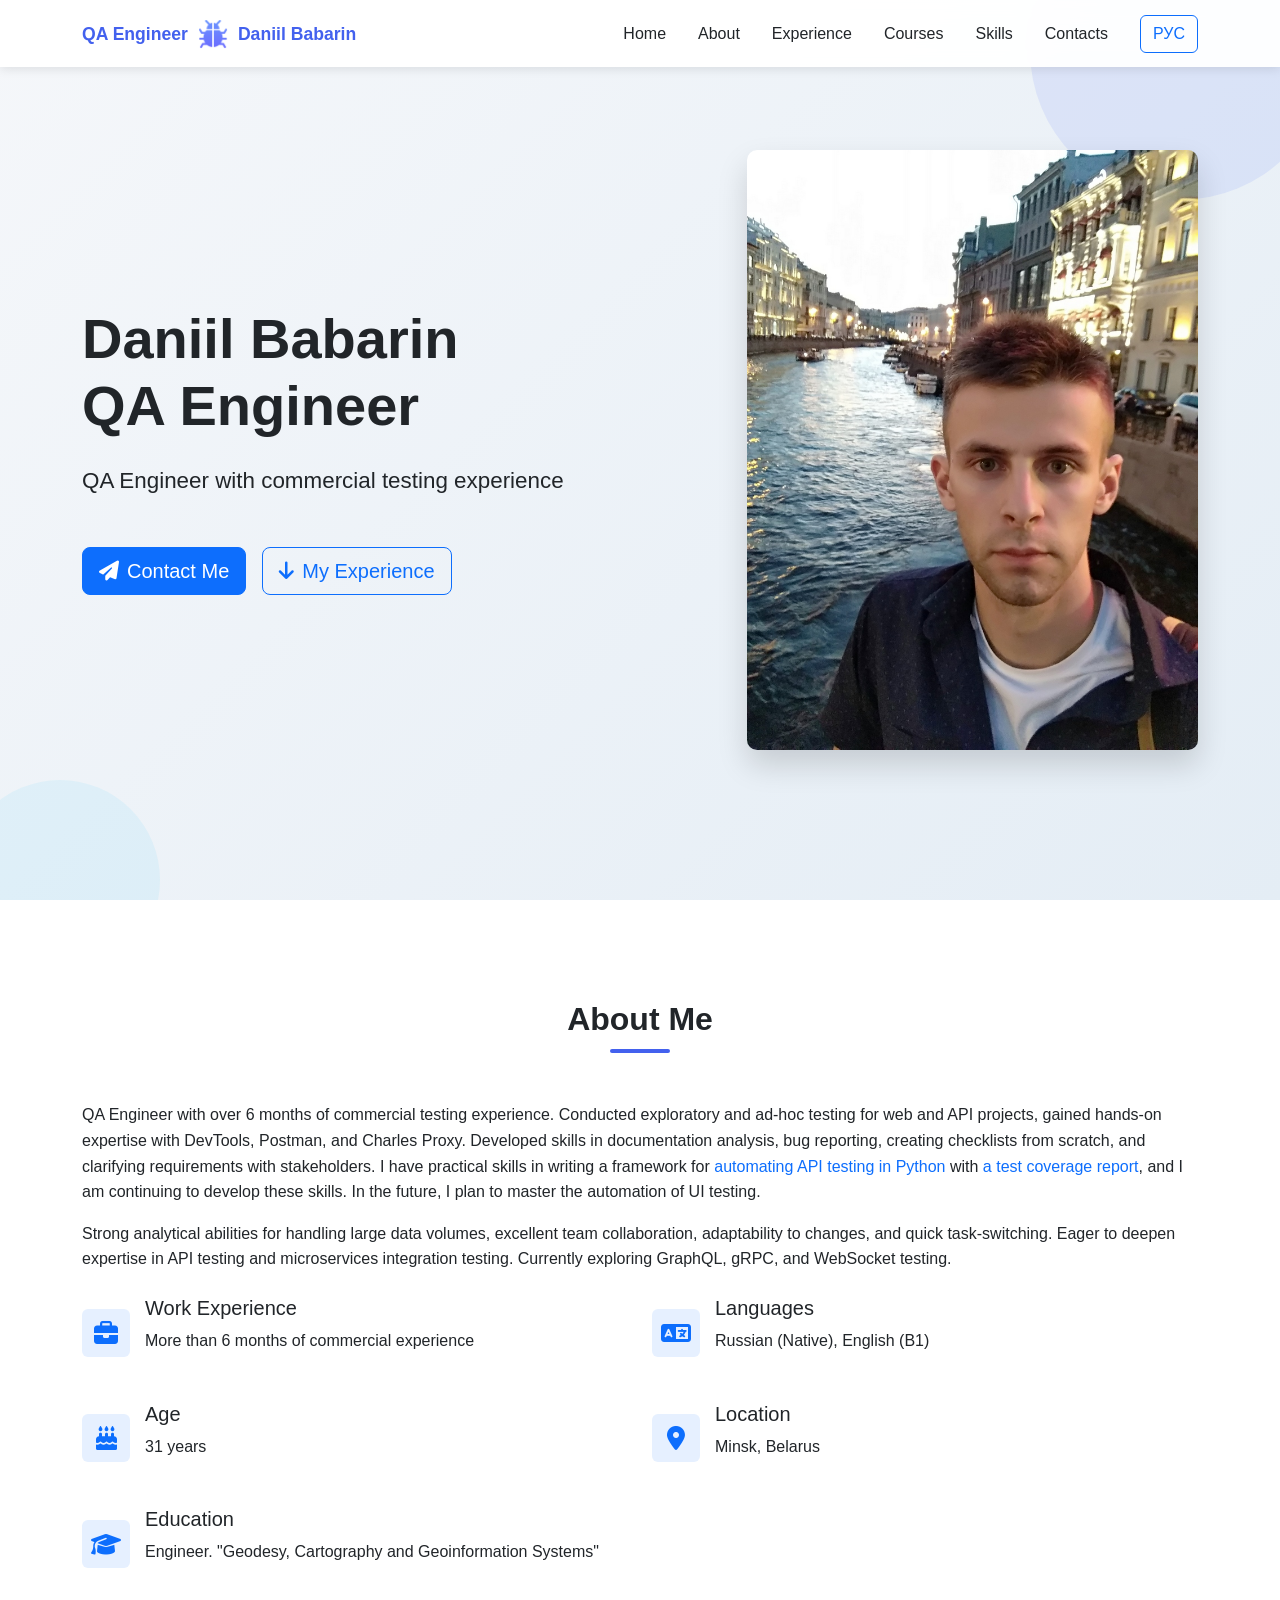
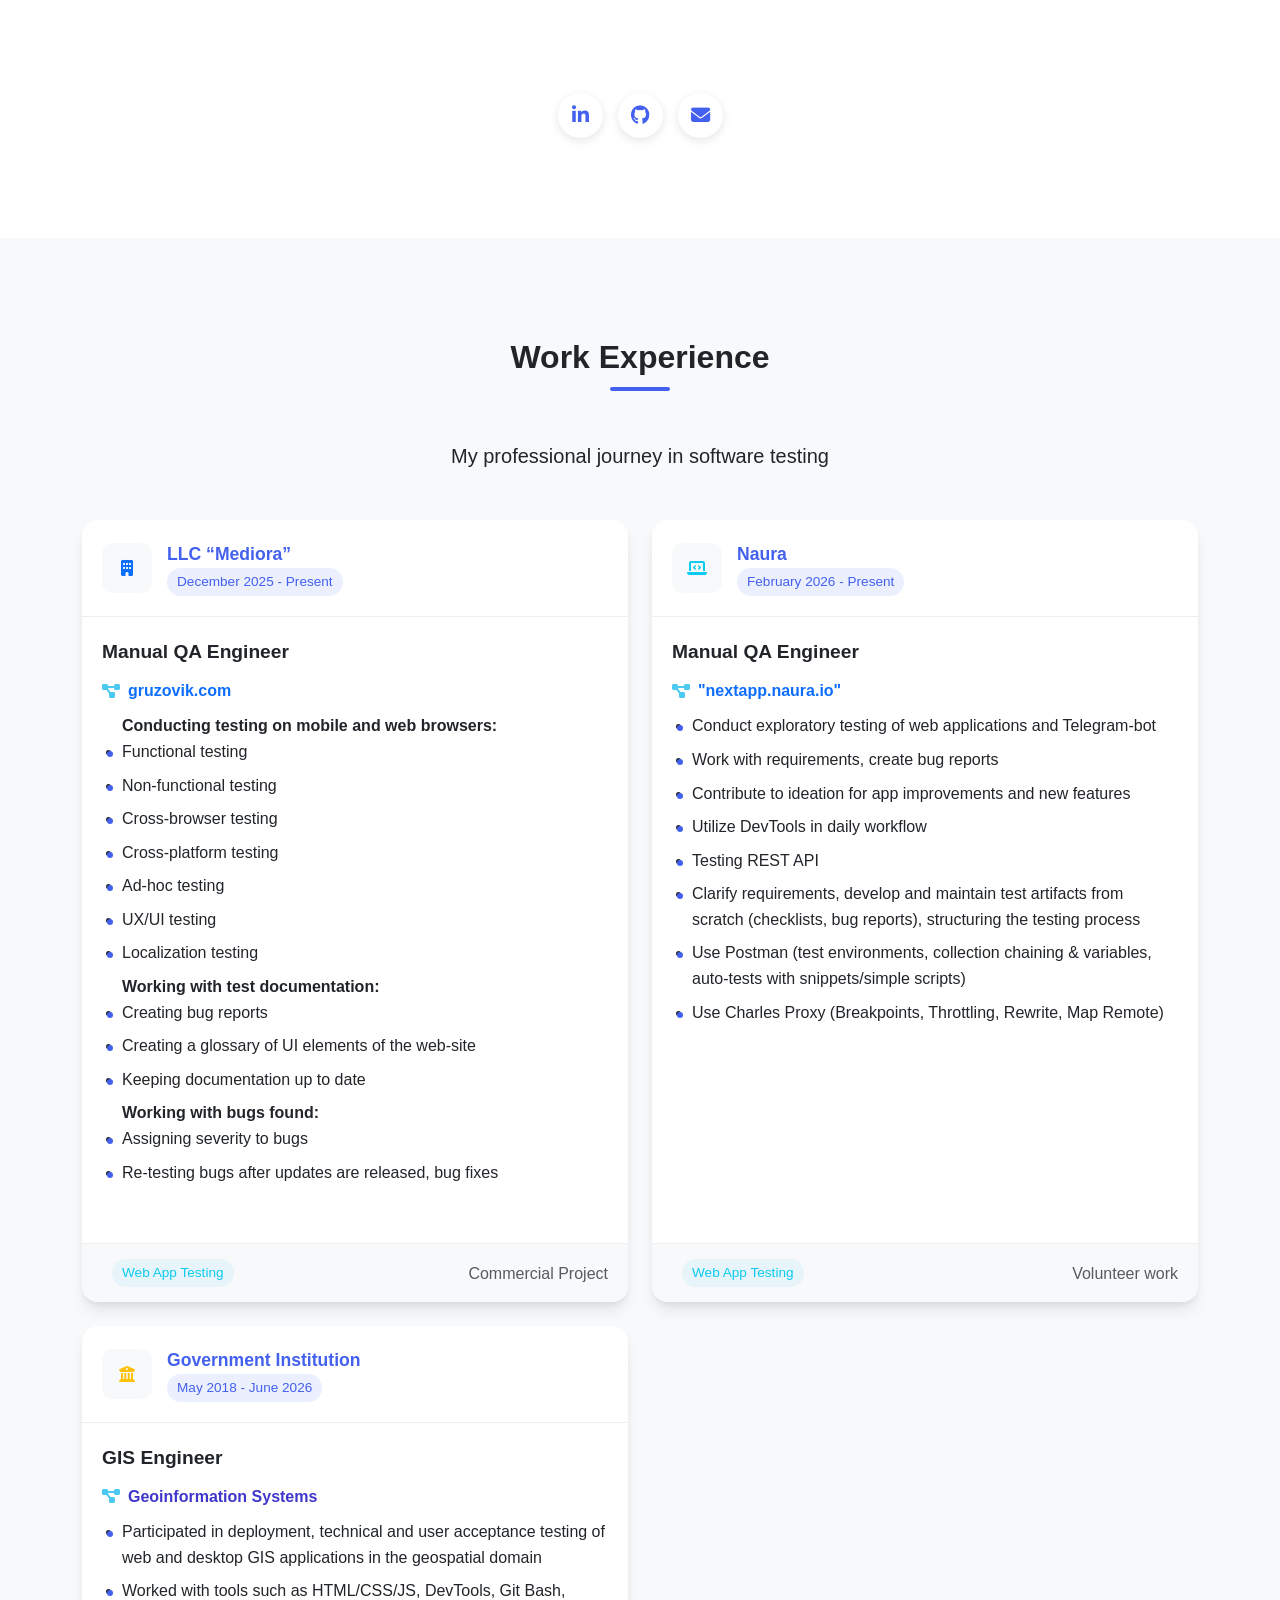
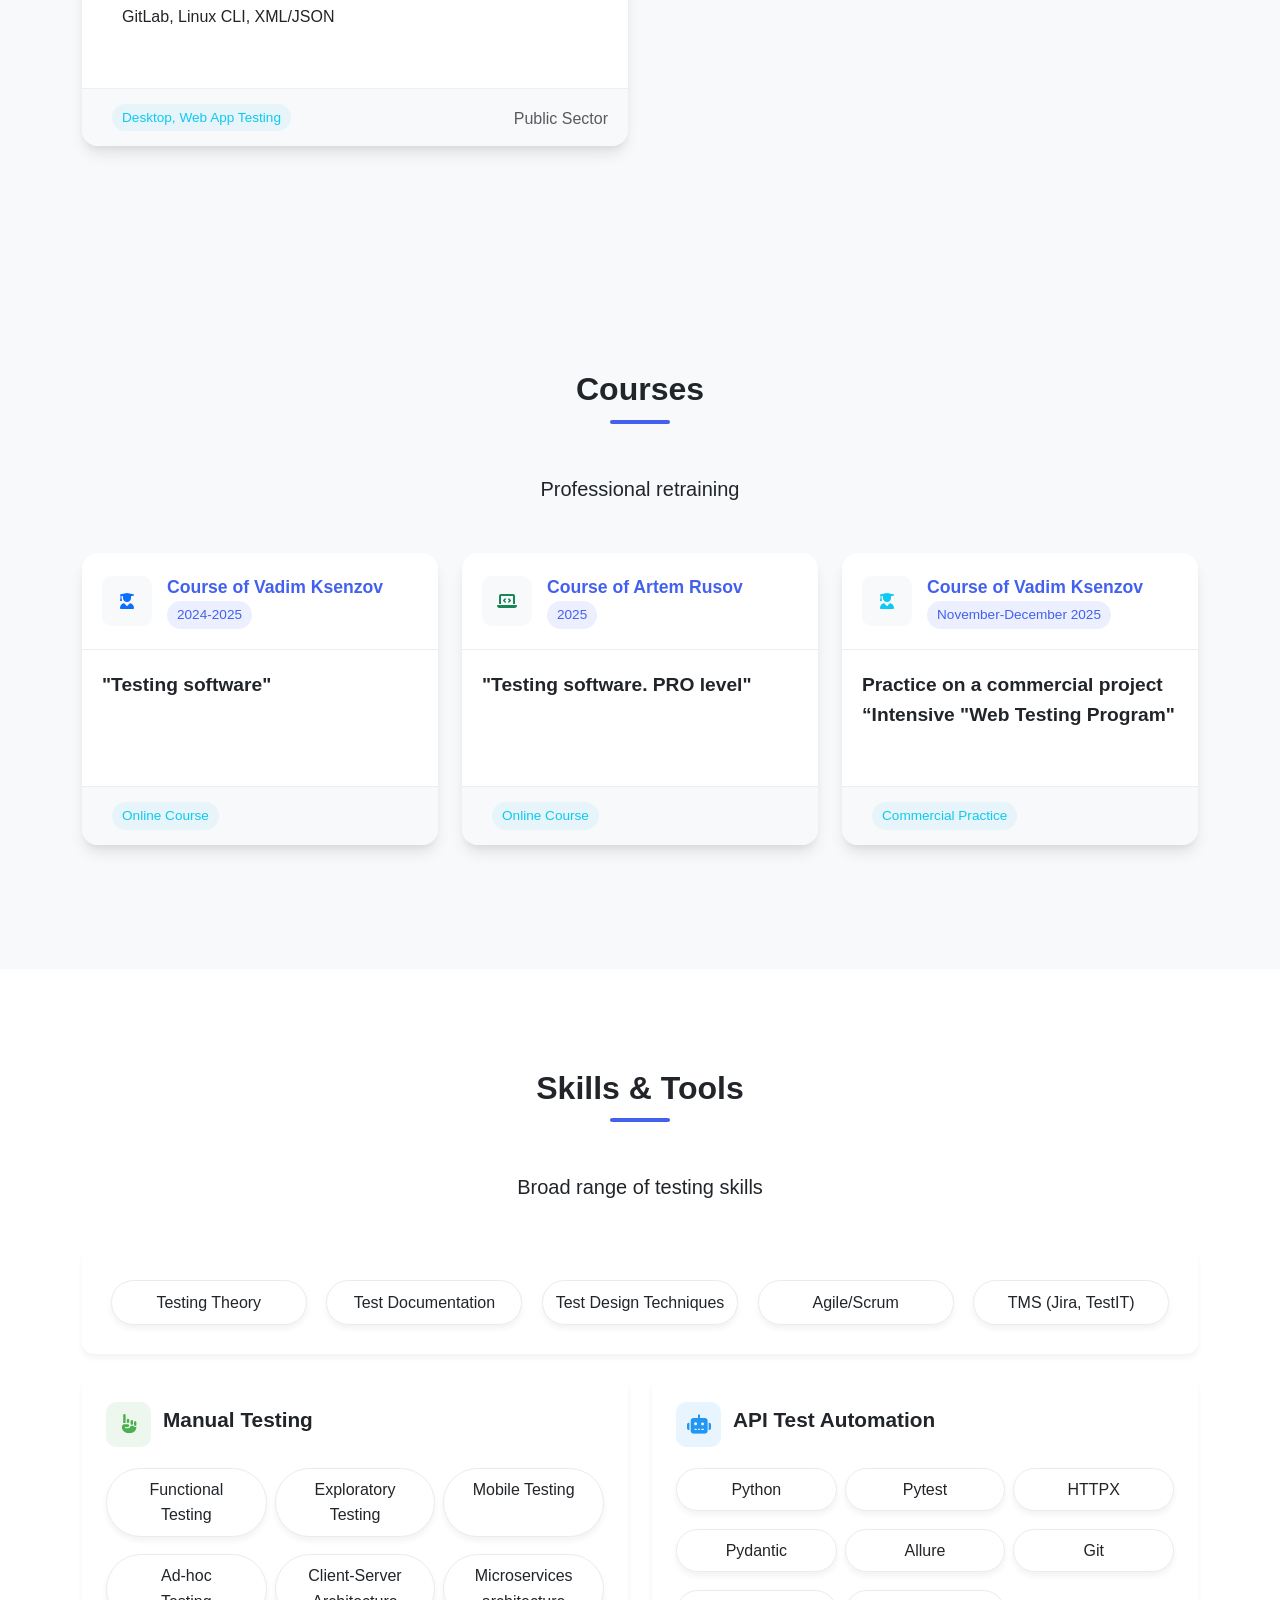
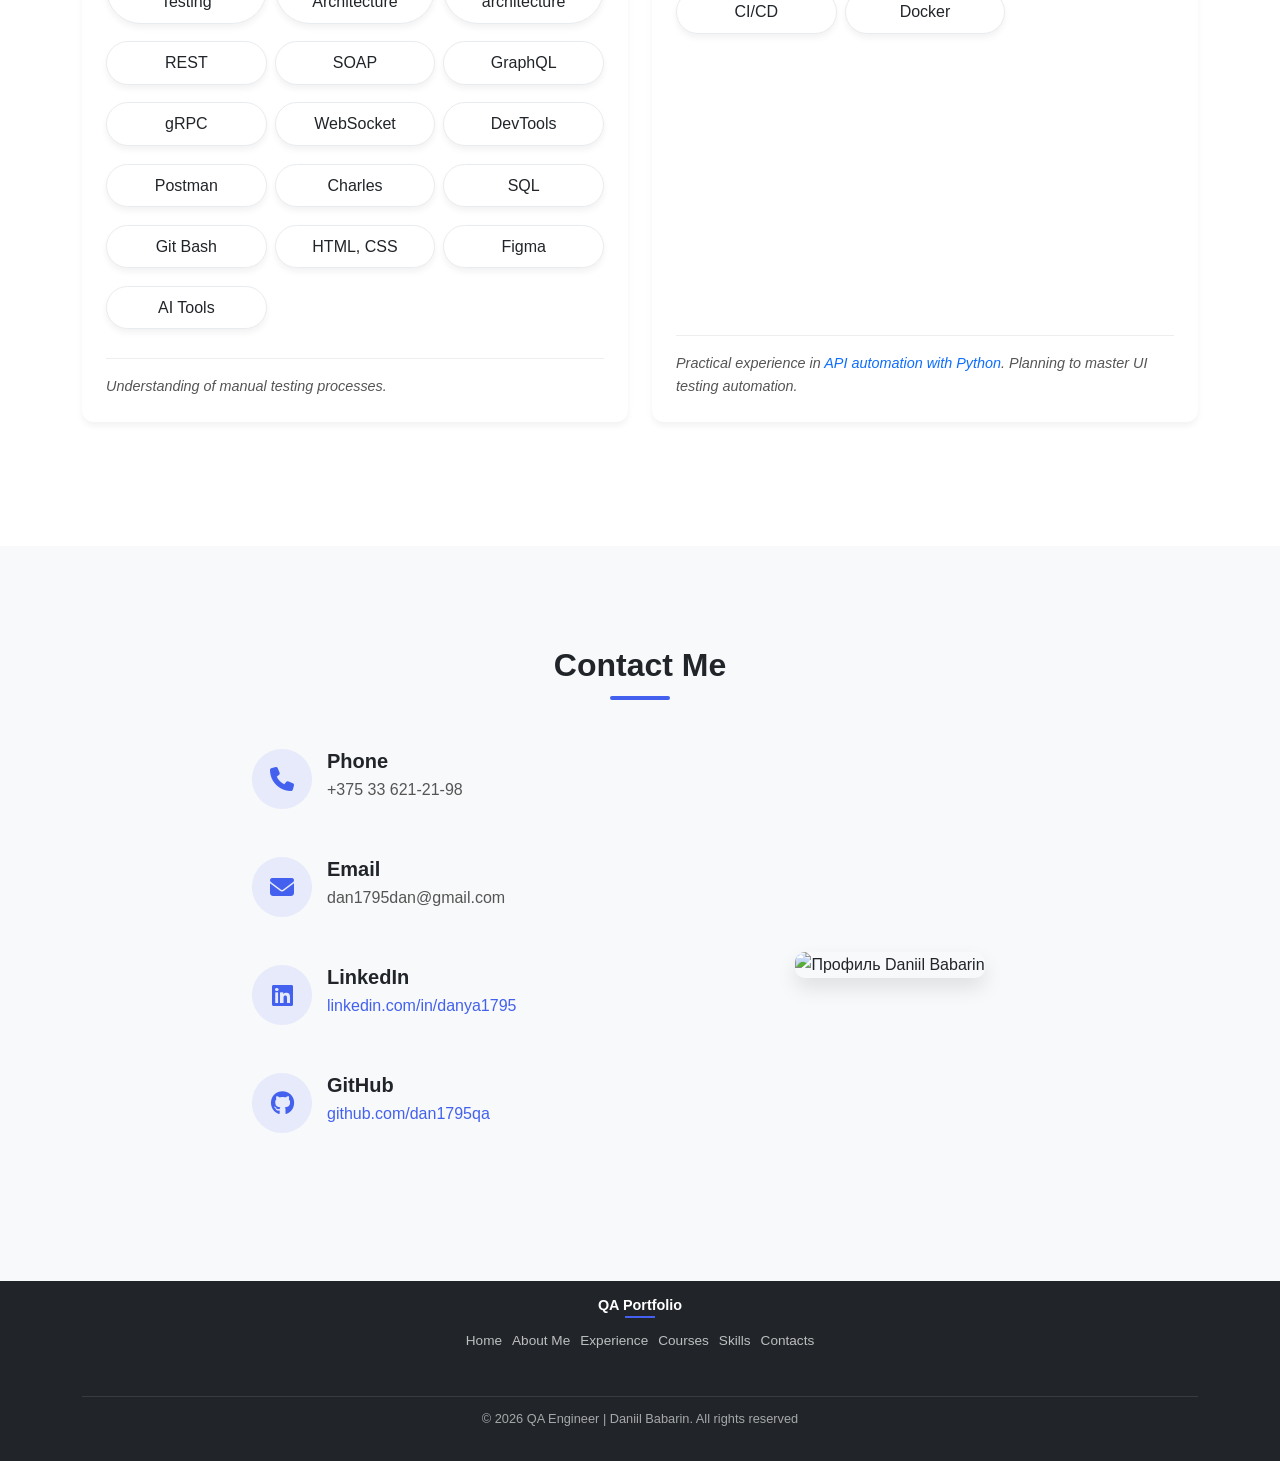
==== index.html @ 46e04270 "Fixed code" ====
<!DOCTYPE html>
<html lang="en">
<head>
  <meta charset="UTF-8">
  <meta name="viewport" content="width=device-width, initial-scale=1.0">
  <meta name="description" content="QA Engineer Portfolio - Professional Software Testing Services">
  <title>QA Engineer | Daniil Babarin</title>
  <!-- Favicon -->
  <link rel="icon" href="./icons/bug.png" type="image/x-icon">
  <!-- Bootstrap 5 CSS -->
  <link href="https://cdn.jsdelivr.net/npm/bootstrap@5.3.0/dist/css/bootstrap.min.css" rel="stylesheet">
  <!-- Font Awesome -->
  <link rel="stylesheet" href="https://cdnjs.cloudflare.com/ajax/libs/font-awesome/6.4.0/css/all.min.css">
  <!-- Custom CSS -->
  <link rel="stylesheet" href="./css/style.css">
</head>
<body>
  <!-- Header -->
  <header id="header">
    <nav class="navbar navbar-expand-lg navbar-light fixed-top">
      <div class="container">
        <a class="navbar-brand fw-bold" href="#"> QA Engineer
          <img src="./icons/bug.png" width="30px" alt="Logo">
           Daniil Babarin
        </a>
        <button class="navbar-toggler" type="button" data-bs-toggle="collapse" data-bs-target="#navbarNav">
          <span class="navbar-toggler-icon"></span>
        </button>
        <div class="collapse navbar-collapse" id="navbarNav">
          <ul class="navbar-nav ms-auto align-items-center">
            <li class="nav-item"><a class="nav-link" href="#home">Home</a></li>
            <li class="nav-item"><a class="nav-link" href="#about">About</a></li>
            <li class="nav-item"><a class="nav-link" href="#experience">Experience</a></li>
            <li class="nav-item"><a class="nav-link" href="#courses">Courses</a></li>
            <li class="nav-item"><a class="nav-link" href="#skills">Skills</a></li>
            <li class="nav-item"><a class="nav-link" href="#contact">Contacts</a></li>
            <!-- Language Switch Button -->
            <li class="nav-item ms-3">
              <a href="index_ru.html" class="btn btn-outline-primary">РУС</a>
            </li>
          </ul>
        </div>
      </div>
    </nav>
  </header>

  <!-- Home Section -->
  <section id="home" class="hero">
    <div class="container">
      <div class="row align-items-center hero-content">
        <div class="col-lg-6">
          <h1 class="display-4 fw-bold mb-4">Daniil Babarin<br>QA Engineer</h1>
          <p class="lead mb-5">QA Engineer with commercial testing experience</p>
          <div class="d-flex flex-wrap gap-3">
            <a href="#contact" class="btn btn-primary btn-lg"><i class="fas fa-paper-plane me-2"></i>Contact Me</a>
            <a href="#experience" class="btn btn-outline-primary btn-lg"><i class="fas fa-arrow-down me-2"></i>My Experience</a>
          </div>
        </div>
        <div class="col-lg-6 d-none d-lg-block text-end">
          <img src="./images/foto1.jpg" class="profile-img lazyload" alt="QA Engineer Daniil Babarin" width="451" height="600" loading="lazy">
        </div>
      </div>
    </div>
  </section>

  <!-- About Section -->
  <section id="about">
    <div class="container">
      <h2 class="section-title text-center">About Me</h2>
      <div class="row">
        <div class="col-md-12">
          <p>QA Engineer with over 6 months of commercial testing experience. Conducted exploratory and ad-hoc testing for web and API projects, gained hands-on expertise with DevTools, Postman, and Charles Proxy. Developed skills in documentation analysis, bug reporting, creating checklists from scratch, and clarifying requirements with stakeholders. I have practical skills in writing a framework for <a href="https://dan1795qa.github.io/Framework_API-2/">automating API testing in Python</a> with <a href="https://dan1795qa.github.io/Framework_API-2/reports/coverage.html">a test coverage report</a>, and I am continuing to develop these skills. In the future, I plan to master the automation of UI testing.</p>
          <p>Strong analytical abilities for handling large data volumes, excellent team collaboration, adaptability to changes, and quick task-switching. Eager to deepen expertise in API testing and microservices integration testing. Currently exploring GraphQL, gRPC, and WebSocket testing.</p>
          <div class="row mt-4">
            <div class="col-md-6 mb-3">
              <div class="about-info-box">
                <div class="bg-primary bg-opacity-10 p-2 rounded fixed-icon-size"><i class="fas fa-briefcase text-primary"></i></div>
                <div><h5>Work Experience</h5><p>More than 6 months of commercial experience</p></div>
              </div>
            </div>
            <div class="col-md-6 mb-3">
              <div class="about-info-box">
                <div class="bg-primary bg-opacity-10 p-2 rounded fixed-icon-size"><i class="fas fa-language text-primary"></i></div>
                <div><h5>Languages</h5><p>Russian (Native), English (B1)</p></div>
              </div>
            </div>
            <div class="col-md-6 mb-3">
              <div class="about-info-box">
                <div class="bg-primary bg-opacity-10 p-2 rounded fixed-icon-size"><i class="fas fa-birthday-cake text-primary"></i></div>
                <div><h5>Age</h5><p>31 years</p></div>
              </div>
            </div>
            <div class="col-md-6 mb-3">
              <div class="about-info-box">
                <div class="bg-primary bg-opacity-10 p-2 rounded fixed-icon-size"><i class="fas fa-map-marker-alt text-primary"></i></div>
                <div><h5>Location</h5><p>Minsk, Belarus</p></div>
              </div>
            </div>
            <div class="col-md-6 mb-3">
              <div class="about-info-box">
                <div class="bg-primary bg-opacity-10 p-2 rounded fixed-icon-size"><i class="fas fa-graduation-cap text-primary"></i></div>
                <div><h5>Education</h5><p>Engineer. "Geodesy, Cartography and Geoinformation Systems"</p></div>
              </div>
            </div>
          </div>
        </div>
      </div>
      <div class="row mt-5">
        <div class="col-12">
          <div class="social-links">
            <a href="https://www.linkedin.com/in/danya1795" target="_blank" class="social-link"><i class="fab fa-linkedin-in"></i></a>
            <a href="https://github.com/dan1795qa" target="_blank" class="social-link"><i class="fab fa-github"></i></a>
            <a href="mailto:dan1795dan@gmail.com" target="_blank" class="social-link"><i class="fas fa-envelope"></i></a>
          </div>
        </div>
      </div>
    </div>
  </section>

  <!-- Experience Section -->
  <section id="experience" class="bg-light">
    
    <div class="container">
      <h2 class="section-title text-center">Work Experience</h2>
      <p class="text-center lead mb-5">My professional journey in software testing</p>
      <div class="row">
        <!-- Gruzovik.com -->
        <div class="col-md-6 col-lg-6 mb-4">
          <div class="job-card">
            <div class="job-card-header">
              <div class="company-logo"><i class="fas fa-building text-primary"></i></div>
              <div><div class="company-name">LLC “Mediora”</div><div class="job-date">December 2025 - Present</div></div>
            </div>
            <div class="job-card-body">
              <div class="job-title">Manual QA Engineer</div>
              <div class="project-name"><i class="fas fa-project-diagram"></i><a href="https://gruzovik.com/" target="_blank">gruzovik.com</a></div>
              <div class="job-description">
                <ul>
                  <b>Conducting testing on mobile and web browsers:</b>
                  <li>Functional testing</li>
                  <li>Non-functional testing</li>
                  <li>Cross-browser testing</li>
                  <li>Cross-platform testing</li>
                  <li>Ad-hoc testing</li>
                  <li>UX/UI testing</li>
                  <li>Localization testing</li>
                  <b>Working with test documentation:</b>
                  <li>Creating bug reports</li>
                  <li>Creating a glossary of UI elements of the web-site</li>
                  <li>Keeping documentation up to date</li>
                  <b>Working with bugs found:</b>
                  <li>Assigning severity to bugs</li>
                  <li>Re-testing bugs after updates are released, bug fixes</li>
                </ul>
              </div>
            </div>
            <div class="job-card-footer"><span class="job-type">Web App Testing</span><span class="text-muted">Commercial Project</span></div>
          </div>
        </div>
        <!-- Naura.com -->
        <div class="col-md-6 col-lg-6 mb-4">
          <div class="job-card">
            <div class="job-card-header">
              <div class="company-logo"><i class="fas fa-laptop-code text-info"></i></div>
              <div><div class="company-name">Naura</div><div class="job-date">February 2026 - Present</div></div>
            </div>
            <div class="job-card-body">
              <div class="job-title">Manual QA Engineer</div>
              <div class="project-name"><i class="fas fa-project-diagram"></i> <a href="https://nextapp.naura.io/" target="_blank">"nextapp.naura.io"</a></div>
              <div class="job-description">
                <ul>
                  <li>Conduct exploratory testing of web applications and Telegram-bot</li>
                  <li>Work with requirements, create bug reports</li>
                  <li>Contribute to ideation for app improvements and new features</li>
                  <li>Utilize DevTools in daily workflow</li>
                  <li>Testing REST API</li>
                  <li>Clarify requirements, develop and maintain test artifacts from scratch (checklists, bug reports), structuring the testing process</li>
                  <li>Use Postman (test environments, collection chaining & variables, auto-tests with snippets/simple scripts)</li>
                  <li>Use Charles Proxy (Breakpoints, Throttling, Rewrite, Map Remote)</li>
                </ul>
              </div>
            </div>
            <div class="job-card-footer"><span class="job-type">Web App Testing</span><span class="text-muted">Volunteer work</span></div>
          </div>
        </div>
        
        <!-- Gov -->
        <div class="col-md-6 col-lg-6 mb-4">
          <div class="job-card">
            <div class="job-card-header">
              <div class="company-logo"><i class="fas fa-university text-warning"></i></div>
              <div><div class="company-name">Government Institution</div><div class="job-date">May 2018 - June 2026</div></div>
            </div>
            <div class="job-card-body">
              <div class="job-title">GIS Engineer</div>
              <div class="project-name"><i class="fas fa-project-diagram"></i> Geoinformation Systems</div>
              <div class="job-description">
                <ul>
                  <li>Participated in deployment, technical and user acceptance testing of web and desktop GIS applications in the geospatial domain</li>
                  <li>Worked with tools such as HTML/CSS/JS, DevTools, Git Bash, GitLab, Linux CLI, XML/JSON</li>
                </ul>
              </div>
            </div>
            <div class="job-card-footer"><span class="job-type">Desktop, Web App Testing</span><span class="text-muted">Public Sector</span></div>
          </div>
        </div>
      </div>
    </div>
  </section>

  <!-- Courses Section -->
  <section id="courses" class="courses-section">
    <div class="container">
      <h2 class="section-title text-center">Courses</h2>
      <div class="text-center mb-5"><p class="lead">Professional retraining</p></div>
      <div class="row">
        <div class="col-md-6 col-lg-4 mb-4">
          <div class="course-card">
            <div class="course-card-header"><div class="company-logo"><i class="fas fa-user-graduate text-primary"></i></div><div><div class="company-name">Сourse of Vadim Ksenzov</div><div class="course-date">2024-2025</div></div></div>
            <div class="course-card-body"><div class="course-title">"Testing software"</div></div>
            <div class="course-card-footer"><span class="course-type">Online Course</span></div>
          </div>
        </div>
        <div class="col-md-6 col-lg-4 mb-4">
          <div class="course-card">
            <div class="course-card-header"><div class="company-logo"><i class="fas fa-laptop-code text-success"></i></div><div><div class="company-name">Course of Artem Rusov</div><div class="course-date">2025</div></div></div>
            <div class="course-card-body"><div class="course-title">"Testing software. PRO level"</div></div>
            <div class="course-card-footer"><span class="course-type">Online Course</span></div>
          </div>
        </div>
        <div class="col-md-6 col-lg-4 mb-4">
          <div class="course-card">
            <div class="course-card-header"><div class="company-logo"><i class="fas fa-user-graduate text-info"></i></div><div><div class="company-name">Сourse of Vadim Ksenzov</div><div class="course-date">November-December 2025</div></div></div>
            <div class="course-card-body"><div class="course-title">Practice on a commercial project<br> “Intensive "Web Testing Program"</div></div>
            <div class="course-card-footer"><span class="course-type">Commercial Practice</span></div>
          </div>
        </div>
      </div>
    </div>
  </section>

  <!-- Skills Section -->
  <section id="skills">
    <div class="container">
      <h2 class="section-title text-center">Skills & Tools</h2>
      <div class="text-center mb-5"><p class="lead">Broad range of testing skills</p></div>
      <div class="core-skills mb-4">
        <div class="category-content">
          <div class="core-skill-grid">
            <span class="core-skill">Testing Theory</span>
            <span class="core-skill">Test Documentation</span>
            <span class="core-skill">Test Design Techniques</span>
            <span class="core-skill">Agile/Scrum</span>
            <span class="core-skill">TMS (Jira, TestIT)</span>
            <!-- <span class="core-skill">SDLC / STLC</span> -->
          </div>
        </div>
      </div>
      <div class="row">
        <div class="col-md-6 mb-4">
          <div class="testing-category manual-category">
            <div class="category-header"><div class="category-icon"><i class="fas fa-hand-point-up"></i></div><h3 class="category-title">Manual Testing</h3></div>
            <div class="category-content">
              <div class="skill-grid">
                <span class="skill-badge">Functional Testing</span>
                <span class="skill-badge">Exploratory Testing</span>
                <span class="skill-badge">Mobile Testing</span>
                <span class="skill-badge">Ad-hoc <br>Testing</span>
                <span class="skill-badge">Client-Server Architecture</span>
                <span class="skill-badge">Microservices architecture</span>
                <span class="skill-badge">REST</span>
                <span class="skill-badge">SOAP</span>
                <span class="skill-badge">GraphQL</span>
                <span class="skill-badge">gRPC</span>
                <span class="skill-badge">WebSocket</span>
                <span class="skill-badge">DevTools</span>
                <span class="skill-badge">Postman</span>
                <span class="skill-badge">Charles</span>
                <span class="skill-badge">SQL</span>
                <span class="skill-badge">Git Bash</span>
                <span class="skill-badge">HTML, CSS</span>
                <span class="skill-badge">Figma</span>
                <span class="skill-badge">AI Tools</span>
              </div>
              <div class="category-description">Understanding of manual testing processes.</div>
            </div>
          </div>
        </div>
        <div class="col-md-6 mb-4">
          <div class="testing-category automation-category">
            <div class="category-header"><div class="category-icon"><i class="fas fa-robot"></i></div><h3 class="category-title">API Test Automation</h3></div>
            <div class="category-content">
              <div class="skill-grid">
                <span class="skill-badge">Python</span>
                <span class="skill-badge">Pytest</span>
                <span class="skill-badge">HTTPX</span>
                <span class="skill-badge">Pydantic</span>
                <span class="skill-badge">Allure</span>
                <span class="skill-badge">Git</span>
                <span class="skill-badge">CI/CD</span>
                <span class="skill-badge">Docker</span>
              </div>
              <div class="category-description">Practical experience in <a href="https://dan1795qa.github.io/Framework_API-2/">API automation with Python</a>. Planning to master UI testing automation.</div>
            </div>
          </div>
        </div>
      </div>
    </div>
  </section>

  <!-- Contact Section -->
  <section id="contact" class="bg-light contact-section">
    <div class="container">
      <h2 class="section-title text-center">Contact Me</h2>
      <div class="row justify-content-center">
        <div class="col-lg-8">
          <div class="contact-item">
            <div class="contact-icon"><i class="fas fa-phone"></i></div>
            <div class="contact-content"><h5>Phone</h5><p>+375 33 621-21-98</p></div>
          </div>
          <div class="contact-item">
            <div class="contact-icon"><i class="fas fa-envelope"></i></div>
            <div class="contact-content"><h5>Email</h5><p>dan1795dan@gmail.com</p></div>
          </div>
          <div class="contact-item">
            <div class="contact-icon"><i class="fab fa-linkedin"></i></div>
            <div class="contact-content"><h5>LinkedIn</h5><p><a href="https://www.linkedin.com/in/danya1795" target="_blank">linkedin.com/in/danya1795</a></p></div>
          </div>
          <div class="contact-item">
            <div class="contact-icon"><i class="fab fa-github"></i></div>
            <div class="contact-content"><h5>GitHub</h5><p><a href="https://github.com/dan1795qa" target="_blank">github.com/dan1795qa</a></p></div>
          </div>
        </div>
        <div class="col-lg-4">
          <div class="position-relative d-inline-block" style="max-width: 250px;">
            <img src="./images/foto2.jpg" class="contact-profile-img" alt="Профиль Daniil Babarin" width="250" height="250" loading="lazy">
          </div>
        </div>
      </div>
    </div>
  </section>

  <!-- Footer -->
  <footer>
    <div class="container">
      <div class="row">
        <div class="col-md-12 mb-4 mb-md-0 text-center"><h3 class="footer-title">QA Portfolio</h3></div>
        <div class="col-md-12 mb-4">
          <ul class="footer-links">
            <li><a href="#home">Home</a></li>
            <li><a href="#about">About Me</a></li>
            <li><a href="#experience">Experience</a></li>
            <li><a href="#courses">Courses</a></li>
            <li><a href="#skills">Skills</a></li>
            <li><a href="#contact">Contacts</a></li>
          </ul>
        </div>
      </div>
      <div class="footer-bottom"><p>&copy; 2026 QA Engineer | Daniil Babarin. All rights reserved</p></div>
    </div>
  </footer>

  <script src="https://cdn.jsdelivr.net/npm/bootstrap@5.3.0/dist/js/bootstrap.bundle.min.js"></script>
  <script src="./js/script.js"></script>
</body>
</html>
---- css/style.css ----
:root {
    --primary-color: #4361ee;
    --secondary-color: #3f37c9;
    --accent-color: #4cc9f0;
    --light-color: #f8f9fa;
    --dark-color: #212529;
    --success-color: #4ade80;
    --card-shadow: 0 10px 15px -3px rgba(0, 0, 0, 0.1), 0 4px 6px -2px rgba(0, 0, 0, 0.05);
    --card-hover: 0 20px 25px -5px rgba(0, 0, 0, 0.1), 0 10px 10px -5px rgba(0, 0, 0, 0.04);
}
* {
    scroll-behavior: smooth;
}
body {
    font-family: 'Segoe UI', Tahoma, Geneva, Verdana, sans-serif;
    line-height: 1.6;
    color: var(--dark-color);
    overflow-x: hidden;
}
.navbar {
    padding: 0.8rem 0;
    background: rgba(255, 255, 255, 0.95) !important;
    box-shadow: 0 2px 10px rgba(0,0,0,0.1);
    backdrop-filter: blur(10px);
}
.navbar-brand {
    font-weight: 700;
    color: var(--primary-color) !important;
    font-size: 1.1rem !important;
    display: flex;
    align-items: center;
    gap: 10px;
}
.navbar-logo {
    height: 32px;
    width: auto;
    display: block;
}
.nav-link {
    font-weight: 500;
    margin: 0 0.5rem;
    position: relative;
    color: var(--dark-color) !important;
}
.nav-link:after {
    content: '';
    position: absolute;
    width: 0;
    height: 2px;
    bottom: -5px;
    left: 0;
    background-color: var(--primary-color);
    transition: width 0.3s;
}
.nav-link:hover:after {
    width: 100%;
}
section {
    padding-top: 100px;
    padding-bottom: 100px;
}
.section-title {
    position: relative;
    margin-bottom: 4rem;
    font-weight: 700;
    text-align: center;
}
.col-md-12 a{
    text-decoration: none;
}
.section-title:after {
    content: '';
    position: absolute;
    width: 60px;
    height: 4px;
    background: var(--primary-color);
    bottom: -15px;
    left: 50%;
    transform: translateX(-50%);
    border-radius: 2px;
}
.hero {
    min-height: 100vh;
    display: flex;
    align-items: center;
    background: linear-gradient(135deg, #f5f7fa 0%, #e4edf5 100%);
    position: relative;
    overflow: hidden;
}
.hero:before {
    content: '';
    position: absolute;
    width: 300px;
    height: 300px;
    border-radius: 50%;
    background: rgba(67, 97, 238, 0.1);
    top: -100px;
    right: -50px;
}
.hero:after {
    content: '';
    position: absolute;
    width: 200px;
    height: 200px;
    border-radius: 50%;
    background: rgba(76, 201, 240, 0.1);
    bottom: -80px;
    left: -40px;
}
.hero-content {
    position: relative;
    z-index: 2;
}
.profile-img {
    border-radius: 10px;
    box-shadow: 0 15px 30px rgba(0,0,0,0.15);
    max-width: 100%;
    transition: transform 0.3s;
}
.profile-img:hover {
    transform: translateY(-5px);
}
.skill-badge {
    display: inline-block;
    padding: 0.5rem 1rem;
    margin: 0.3rem;
    background: white;
    border-radius: 50px;
    box-shadow: 0 4px 6px rgba(0,0,0,0.05);
    border: 1px solid #e9ecef;
    transition: all 0.3s;
    text-align: center;
    width: 100%;
    max-width: 200px;
}
.skill-badge:hover {
    transform: translateY(-3px);
    box-shadow: 0 6px 12px rgba(0,0,0,0.1);
    border-color: var(--accent-color);
}
.company-logo {
    width: 50px;
    height: 50px;
    background: var(--light-color);
    border-radius: 10px;
    display: flex;
    align-items: center;
    justify-content: center;
    margin-right: 15px;
    flex-shrink: 0;
}
.job-card, .course-card {
    background: white;
    border-radius: 16px;
    overflow: hidden;
    box-shadow: var(--card-shadow);
    transition: transform 0.3s, box-shadow 0.3s;
    margin-bottom: 30px;
    height: 100%;
    display: flex;
    flex-direction: column;
}
.job-card:hover, .course-card:hover {
    transform: translateY(-10px);
    box-shadow: var(--card-hover);
}
.job-card-header, .course-card-header {
    padding: 20px;
    border-bottom: 1px solid #eee;
    display: flex;
    align-items: center;
}
.job-card-body, .course-card-body {
    padding: 20px;
    flex-grow: 1;
}
.job-card-footer, .course-card-footer {
    padding: 15px 20px;
    background: #f8f9fa;
    border-top: 1px solid #eee;
    display: flex;
    justify-content: space-between;
    align-items: flex-end;
    margin-top: auto;
}
.job-title, .course-title {
    font-weight: 700;
    font-size: 1.2rem;
    color: var(--dark-color);
    margin-bottom: 5px;
}
.company-name {
    font-weight: 600;
    color: var(--primary-color);
    font-size: 1.1rem;
}
.job-date, .course-date {
    display: inline-block;
    background: rgba(67, 97, 238, 0.1);
    color: var(--primary-color);
    padding: 3px 10px;
    border-radius: 20px;
    font-size: 0.85rem;
    font-weight: 500;
}
.job-type, .course-type {
    display: inline-block;
    background: rgba(76, 201, 240, 0.1);
    color: #0dcaf0;
    padding: 3px 10px;
    border-radius: 20px;
    font-size: 0.85rem;
    font-weight: 500;
    margin-left: 10px;
}
.project-name {
    font-weight: 600;
    color: var(--secondary-color);
    margin: 10px 0;
    display: flex;
    align-items: center;
}
.project-name i {
    margin-right: 8px;
    color: var(--accent-color);
}
.project-name a {
    text-decoration: none;
}
.job-description ul, .course-description ul {
    padding-left: 20px;
    margin-bottom: 0;
}
.job-description li, .course-description li {
    margin-bottom: 8px;
    position: relative;
}
.job-description li:before, .course-description li:before {
    content: '';
    position: absolute;
    left: -15px;
    top: 12px;
    width: 6px;
    height: 6px;
    background: var(--primary-color);
    border-radius: 50%;
}
.contact-icon {
    width: 60px;
    height: 60px;
    background: rgba(67, 97, 238, 0.1);
    border-radius: 50%;
    display: flex;
    align-items: center;
    justify-content: center;
    margin: 0 auto 1.5rem;
    color: var(--primary-color);
    font-size: 1.5rem;
    flex-shrink: 0;
}
.contact-item {
    display: flex;
    align-items: flex-start;
    margin-bottom: 1.5rem;
}
.contact-content {
    flex: 1;
    padding-left: 15px;
}
.contact-content h5 {
    margin-bottom: 0.25rem;
    font-weight: 600;
}
.contact-content p {
    margin-bottom: 0;
    color: #555;
}
.contact-content a {
    color: var(--primary-color);
    text-decoration: none;
}
.contact-content a:hover {
    text-decoration: underline;
}
.social-links {
    display: flex;
    justify-content: center;
    gap: 15px;
    margin-top: 2rem;
}
.social-link {
    display: inline-flex;
    align-items: center;
    justify-content: center;
    width: 45px;
    height: 45px;
    background: white;
    border-radius: 50%;
    color: var(--primary-color);
    font-size: 1.2rem;
    box-shadow: 0 3px 10px rgba(0,0,0,0.1);
    transition: all 0.3s;
    text-decoration: none;
}
.social-link:hover {
    background: var(--primary-color);
    color: white;
    transform: translateY(-3px);
}
footer {
    background: var(--dark-color);
    color: white;
    padding: 1rem 0;
}
.footer-title {
    font-weight: 600;
    margin-bottom: 0.75rem;
    position: relative;
    padding-bottom: 0.25rem;
    text-align: center;
    font-size: 0.9rem;
}
.footer-title:after {
    content: '';
    position: absolute;
    width: 30px;
    height: 2px;
    background: var(--primary-color);
    bottom: 0;
    left: 50%;
    transform: translateX(-50%);
}
.footer-links {
    list-style: none;
    padding: 0;
    margin: 0;
    display: flex;
    flex-wrap: wrap;
    justify-content: center;
    gap: 10px;
    font-size: 0.85rem;
}
.footer-links li {
    margin-bottom: 0.5rem;
}
.footer-links a {
    color: rgba(255, 255, 255, 0.7);
    text-decoration: none;
    transition: all 0.3s;
    display: inline-block;
}
.footer-links a:hover {
    color: white;
}
.footer-bottom {
    border-top: 1px solid rgba(255, 255, 255, 0.1);
    padding-top: 0.75rem;
    margin-top: 0.75rem;
    text-align: center;
    color: rgba(255, 255, 255, 0.6);
    font-size: 0.8rem;
}
.about-info-box {
    display: flex;
    align-items: center;
    margin-bottom: 1rem;
}
.fixed-icon-size {
    width: 48px;
    height: 48px;
    display: flex;
    align-items: center;
    justify-content: center;
    font-size: 1.5rem;
    flex-shrink: 0;
    margin-right: 15px;
}
@media (max-width: 768px) {
    .hero {
        text-align: center;
        padding-top: 80px;
    }
    .section-title {
        font-size: 1.8rem;
    }
    .section-title:after {
        left: 50%;
        transform: translateX(-50%);
    }
    .job-card-header, .course-card-header {
        flex-direction: column;
        align-items: flex-start;
    }
    .company-logo {
        margin-right: 0;
        margin-bottom: 10px;
    }
    .contact-item {
        flex-direction: column;
        align-items: flex-start;
    }
    .contact-icon {
        margin: 0 0 10px 0;
    }
    .contact-content {
        padding-left: 0;
    }
    .footer-title {
        text-align: center;
    }
    .footer-title:after {
        text-align: center;
    }
    .contact-section .row {
        flex-direction: column;
    }
    .contact-section .col-lg-8 {
        order: 1;
        width: 100%;
        max-width: 100%;
        text-align: center;
    }
    .contact-section .col-lg-4 {
        order: 2;
        display: none; /* Скрываем фото на мобильных */
    }
    .contact-section .contact-item {
        justify-content: center;
        align-items: center;
        flex-direction: row;
        margin-bottom: 1.5rem;
    }
    .contact-section .contact-icon {
        margin: 0 15px 0 0;
    }
    .contact-section .contact-content {
        text-align: left;
        padding-left: 0;
        display: inline-block;
        vertical-align: middle;
    }
    .navbar-collapse .ms-3 {
        margin-top: 1rem !important;
        margin-left: 0 !important;
        width: 100%;
    }
    .navbar-collapse .ms-3 .btn {
        width: 100%;
        text-align: left;
    }
    .hero .d-flex.flex-wrap.gap-3 {
        flex-direction: column;
        align-items: center;
        width: 100%;
    }
    .hero .d-flex.flex-wrap.gap-3 .btn {
        width: 100%;
        max-width: 300px;
        margin-bottom: 1rem;
    }
}
.lazyload {
    background-color: #f8f9fa;
    background-image: linear-gradient(45deg, #e9ecef 25%, transparent 25%),
    linear-gradient(-45deg, #e9ecef 25%, transparent 25%),
    linear-gradient(45deg, transparent 75%, #e9ecef 75%),
    linear-gradient(-45deg, transparent 75%, #e9ecef 75%);
    background-size: 20px 20px;
    background-position: 0 0, 0 10px, 10px -10px, -10px 0px;
}
.testing-category {
    background: white;
    border-radius: 12px;
    padding: 1.5rem;
    box-shadow: 0 4px 6px rgba(0,0,0,0.05);
    margin-bottom: 1.5rem;
    height: 100%;
    display: flex;
    flex-direction: column;
}
.category-header {
    display: flex;
    align-items: center;
    margin-bottom: 1rem;
}
.category-icon {
    width: 45px;
    height: 45px;
    border-radius: 10px;
    display: flex;
    align-items: center;
    justify-content: center;
    margin-right: 12px;
    flex-shrink: 0;
    font-size: 1.2rem;
}
.manual-category .category-icon {
    background: rgba(76, 175, 79, 0.1);
    color: #4caf50;
}
.automation-category .category-icon {
    background: rgba(33, 149, 243, 0.1);
    color: #2196f3;
}
.category-title {
    font-size: 1.3rem;
    font-weight: 700;
}
.category-content {
    flex-grow: 1;
    display: flex;
    flex-direction: column;
}
.skill-grid {
    display: grid;
    justify-items: center;
    grid-template-columns: repeat(auto-fill, minmax(160px, 1fr));
    gap: 8px;
}
.category-description {
    margin-top: auto;
    padding-top: 1rem;
    border-top: 1px solid #eee;
    font-style: italic;
    color: #555;
    font-size: 0.9rem;
}
.category-description a{
    text-decoration: none;
}
.core-skills {
    background: white;
    border-radius: 12px;
    padding: 1.5rem;
    box-shadow: 0 4px 6px rgba(0,0,0,0.05);
    margin-bottom: 1.5rem;
    height: 100%;
    display: flex;
    flex-direction: column;
}
.core-skills .category-header {
    display: none;
}
.core-skills .category-content {
    flex-grow: 1;
}
.core-skill-grid {
    display: grid;
    grid-template-columns: repeat(auto-fill, minmax(200px, 1fr));
    gap: 10px;
}
.core-skill {
    background: white;
    border-radius: 50px;
    padding: 0.5rem 1rem;
    margin: 0.3rem;
    box-shadow: 0 4px 6px rgba(0,0,0,0.05);
    border: 1px solid #e9ecef;
    transition: all 0.3s;
    display: inline-flex; 
    justify-content: center;
    align-items: center;
    text-align: center;
    width: auto;
    min-width: 180px;
    max-width: 100%;
    height: 45px;
    white-space: nowrap;
    cursor: default;
}
.core-skill:hover {
    transform: translateY(-3px);
    box-shadow: 0 6px 12px rgba(0,0,0,0.1);
    border-color: var(--accent-color);
}
.contact-section .row {
    display: flex;
    align-items: center;
    justify-content: center;
}
.contact-section .container {
    max-width: 1100px;
}
.contact-section .col-lg-8 {
    max-width: 500px;
    order: 1;
}
.contact-section .col-lg-4 {
    max-width: 300px;
    order: 2;
    text-align: center;
}
.contact-profile-img {
    width: 334px;
    height: 500px;
    border-radius: 10px;
    object-fit: cover;
    box-shadow: 0 10px 20px rgba(0,0,0,0.1);
}
.hero .display-4 {
    font-size: 3.5rem;
    line-height: 1.2;
}
.hero .lead {
    font-size: 1.4rem;
}
.courses-section {
    background: #f8f9fa;
}
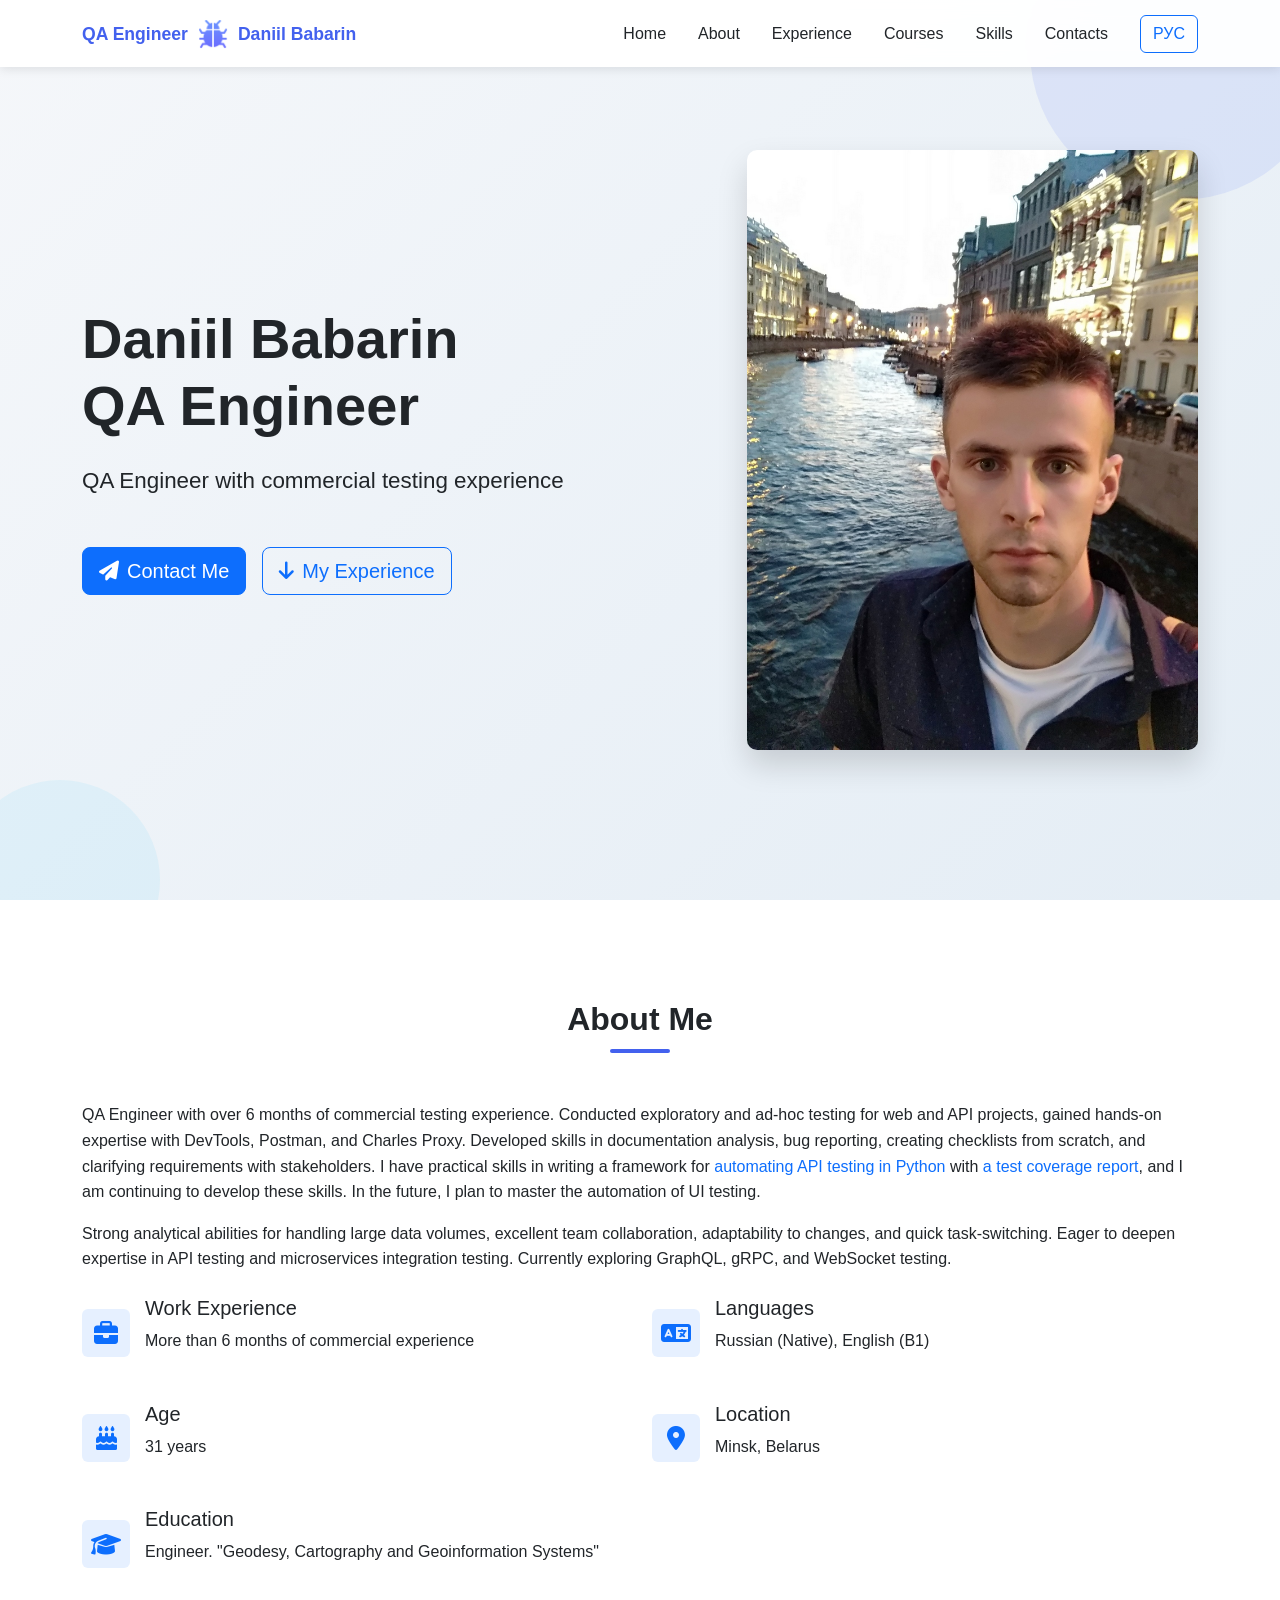
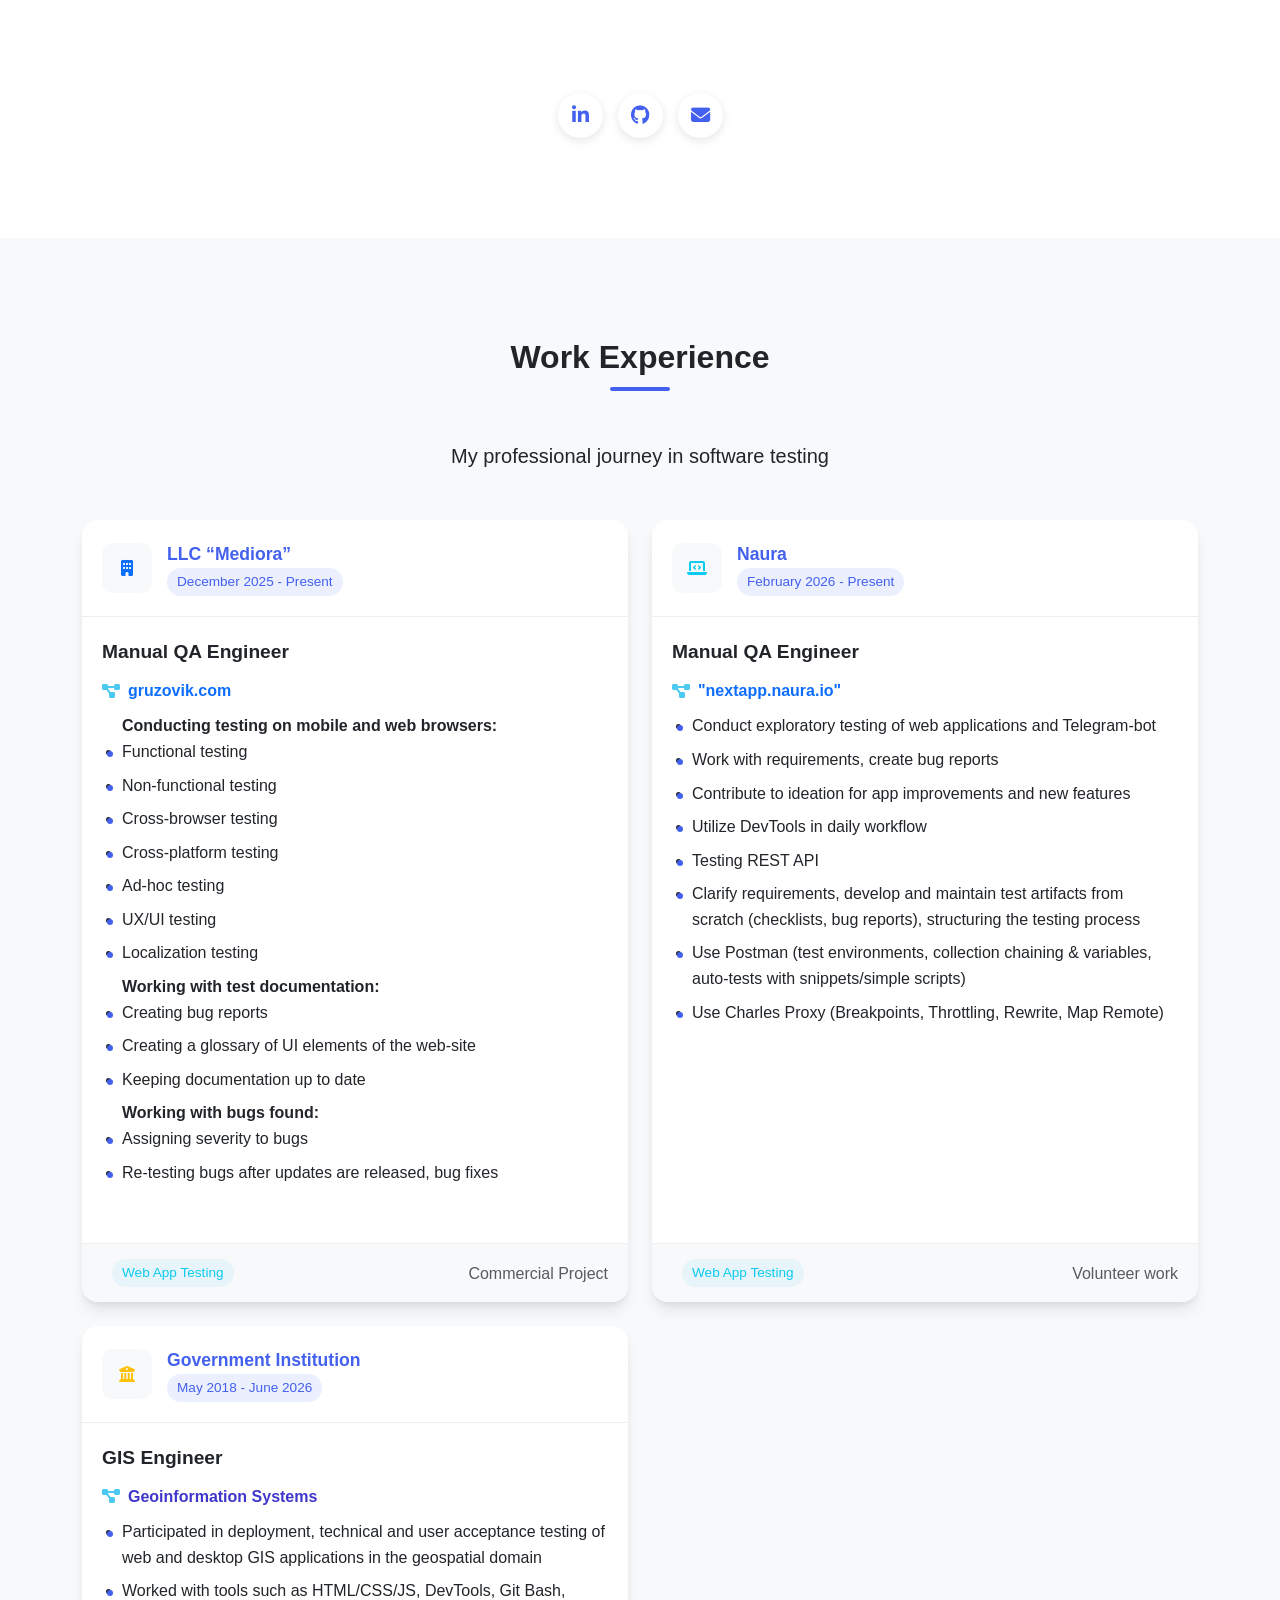
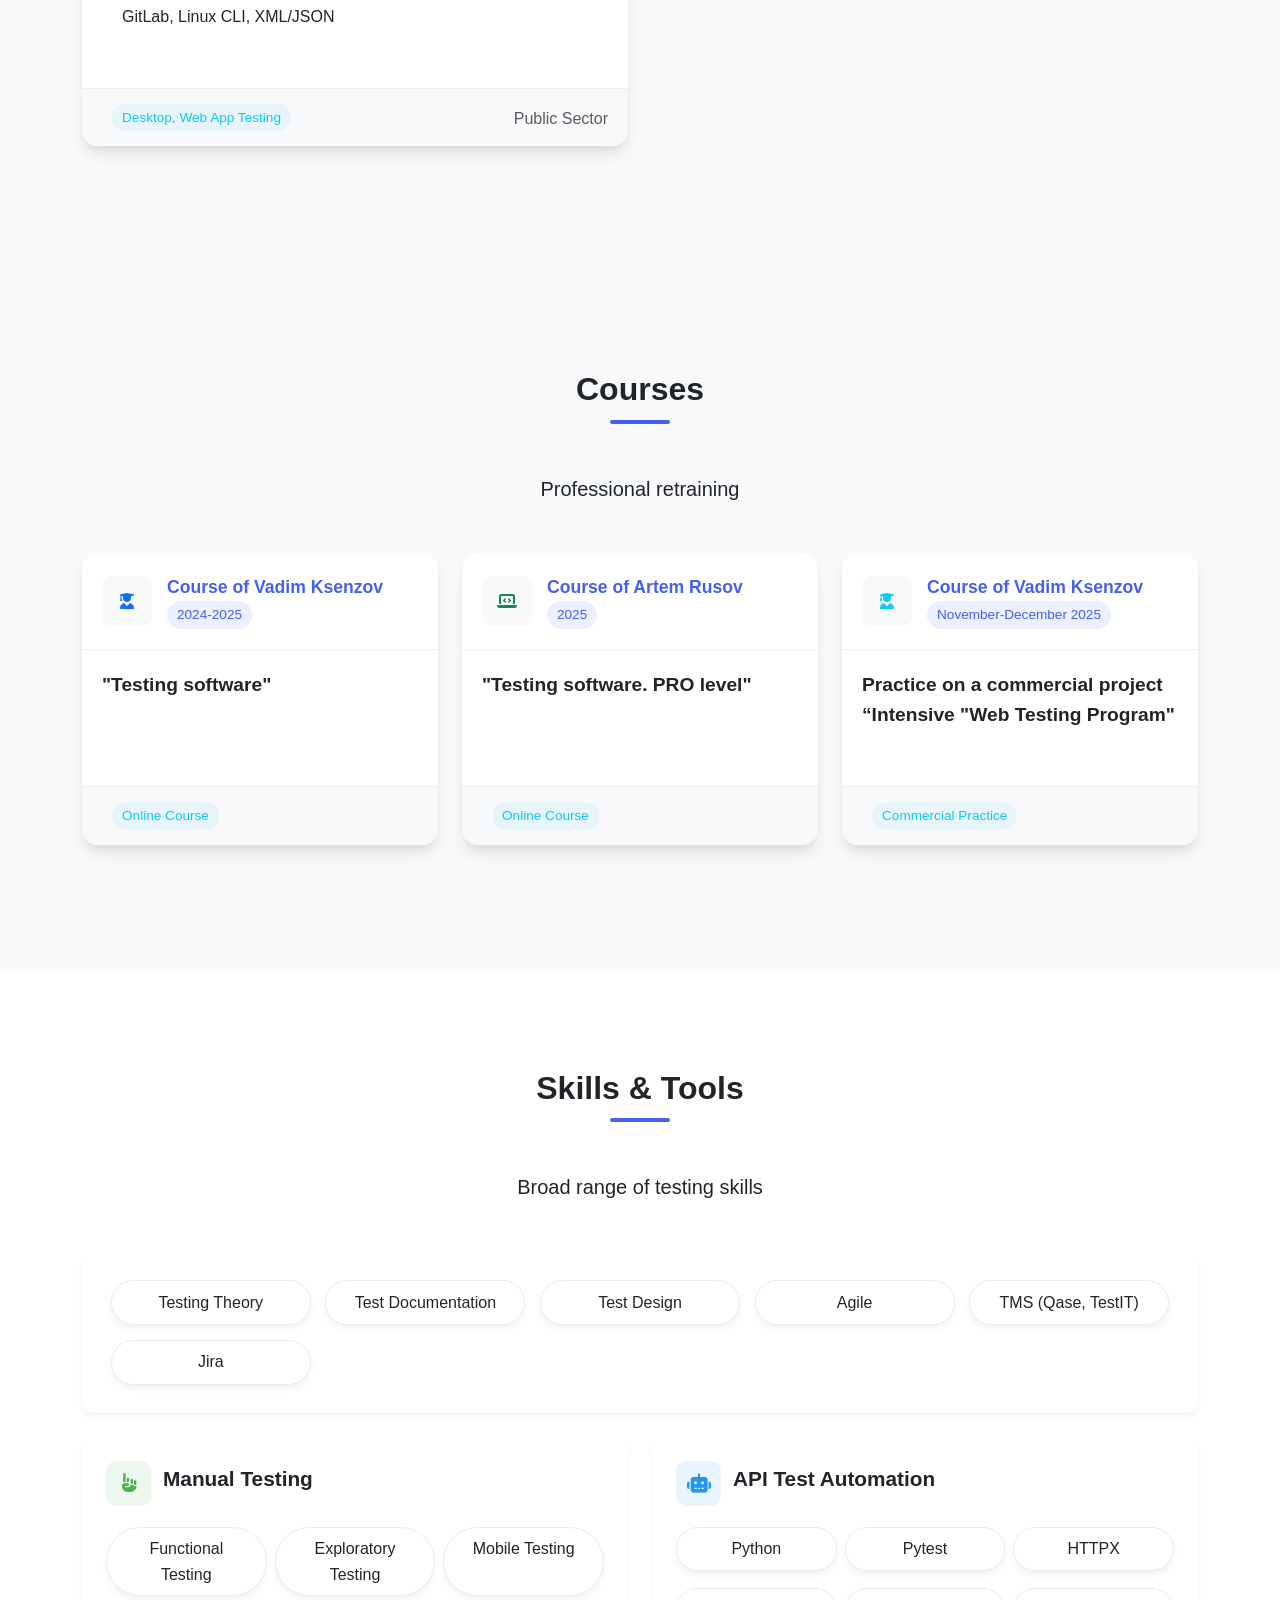
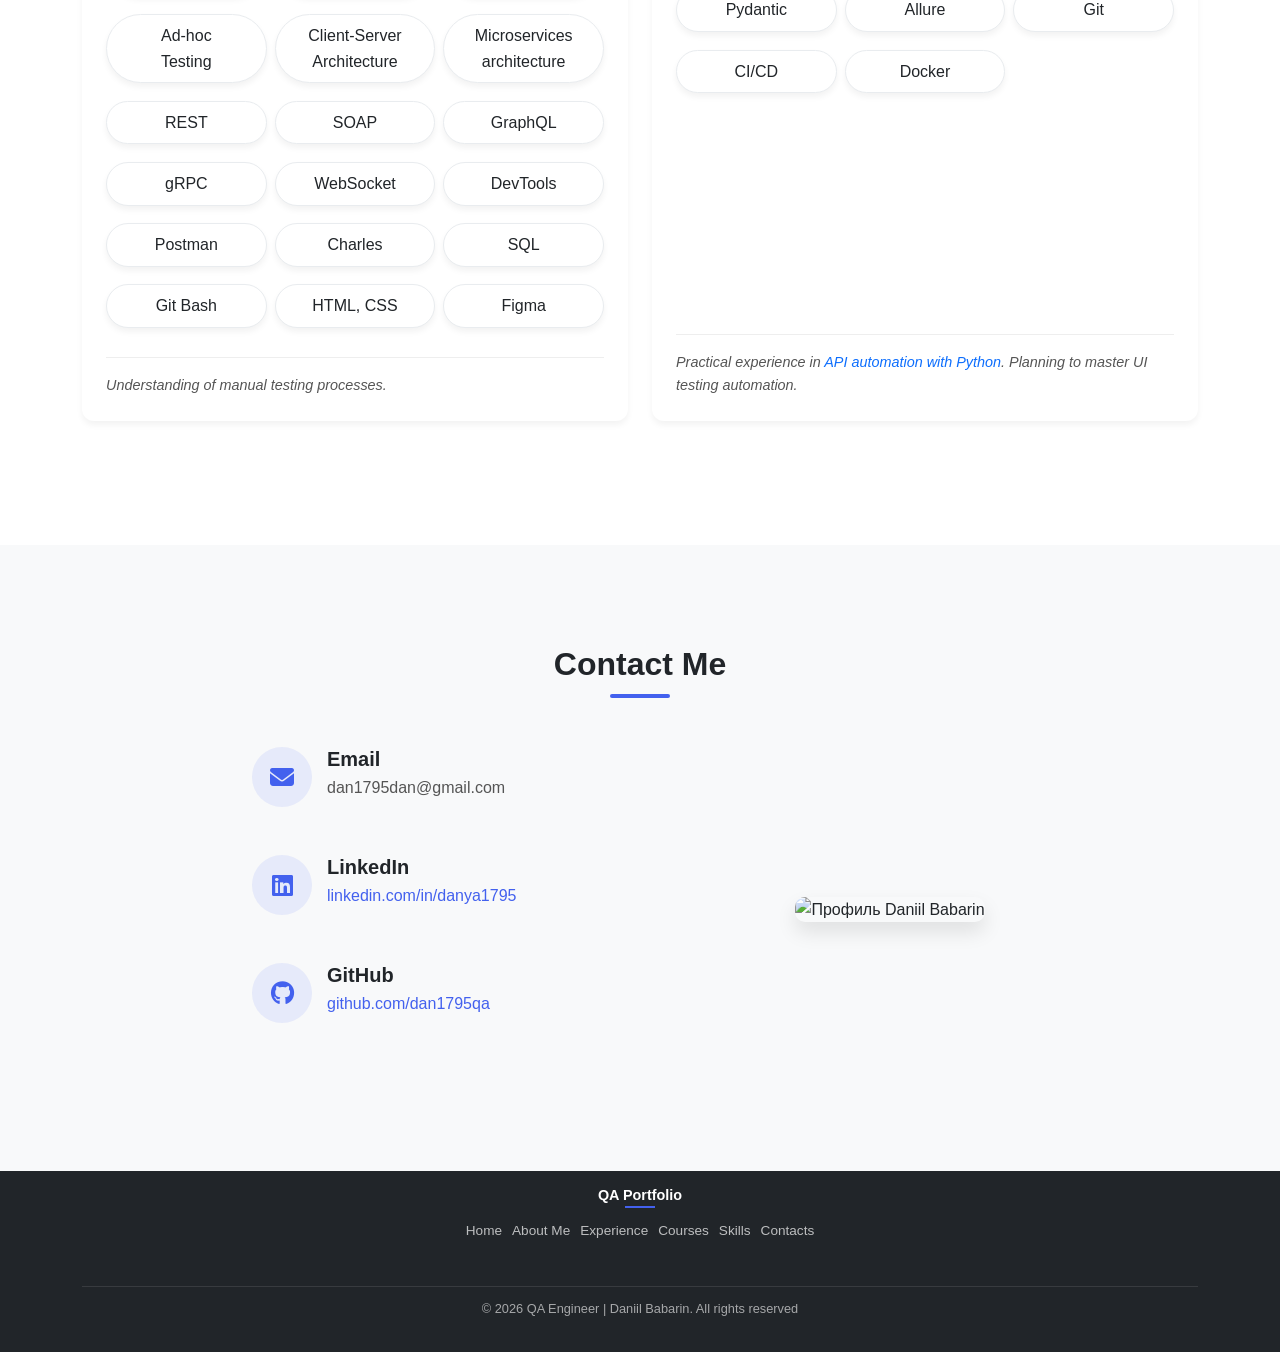
==== commit bbb2e74a: "Fixed code" ====
--- a/index.html
+++ b/index.html
@@ -249,10 +249,10 @@
           <div class="core-skill-grid">
             <span class="core-skill">Testing Theory</span>
             <span class="core-skill">Test Documentation</span>
-            <span class="core-skill">Test Design Techniques</span>
-            <span class="core-skill">Agile/Scrum</span>
-            <span class="core-skill">TMS (Jira, TestIT)</span>
-            <!-- <span class="core-skill">SDLC / STLC</span> -->
+            <span class="core-skill">Test Design</span>
+            <span class="core-skill">Agile</span>
+            <span class="core-skill">TMS (Qase, TestIT)</span>
+            <span class="core-skill">Jira</span>
           </div>
         </div>
       </div>
@@ -280,7 +280,7 @@
                 <span class="skill-badge">Git Bash</span>
                 <span class="skill-badge">HTML, CSS</span>
                 <span class="skill-badge">Figma</span>
-                <span class="skill-badge">AI Tools</span>
+                <!-- <span class="skill-badge">AI Tools</span> -->
               </div>
               <div class="category-description">Understanding of manual testing processes.</div>
             </div>
@@ -314,10 +314,10 @@
       <h2 class="section-title text-center">Contact Me</h2>
       <div class="row justify-content-center">
         <div class="col-lg-8">
-          <div class="contact-item">
+          <!-- <div class="contact-item">
             <div class="contact-icon"><i class="fas fa-phone"></i></div>
-            <div class="contact-content"><h5>Phone</h5><p>+375 33 621-21-98</p></div>
-          </div>
+            <div class="contact-content"><h5>Phone</h5><p>+111111111</p></div>
+          </div> -->
           <div class="contact-item">
             <div class="contact-icon"><i class="fas fa-envelope"></i></div>
             <div class="contact-content"><h5>Email</h5><p>dan1795dan@gmail.com</p></div>
--- a/css/style.css
+++ b/css/style.css
@@ -546,8 +546,8 @@
 }
 .core-skill-grid {
     display: grid;
-    grid-template-columns: repeat(auto-fill, minmax(200px, 1fr));
-    gap: 10px;
+    grid-template-columns: repeat(auto-fill, minmax(200px, 2fr));
+    gap: 5px;
 }
 .core-skill {
     background: white;
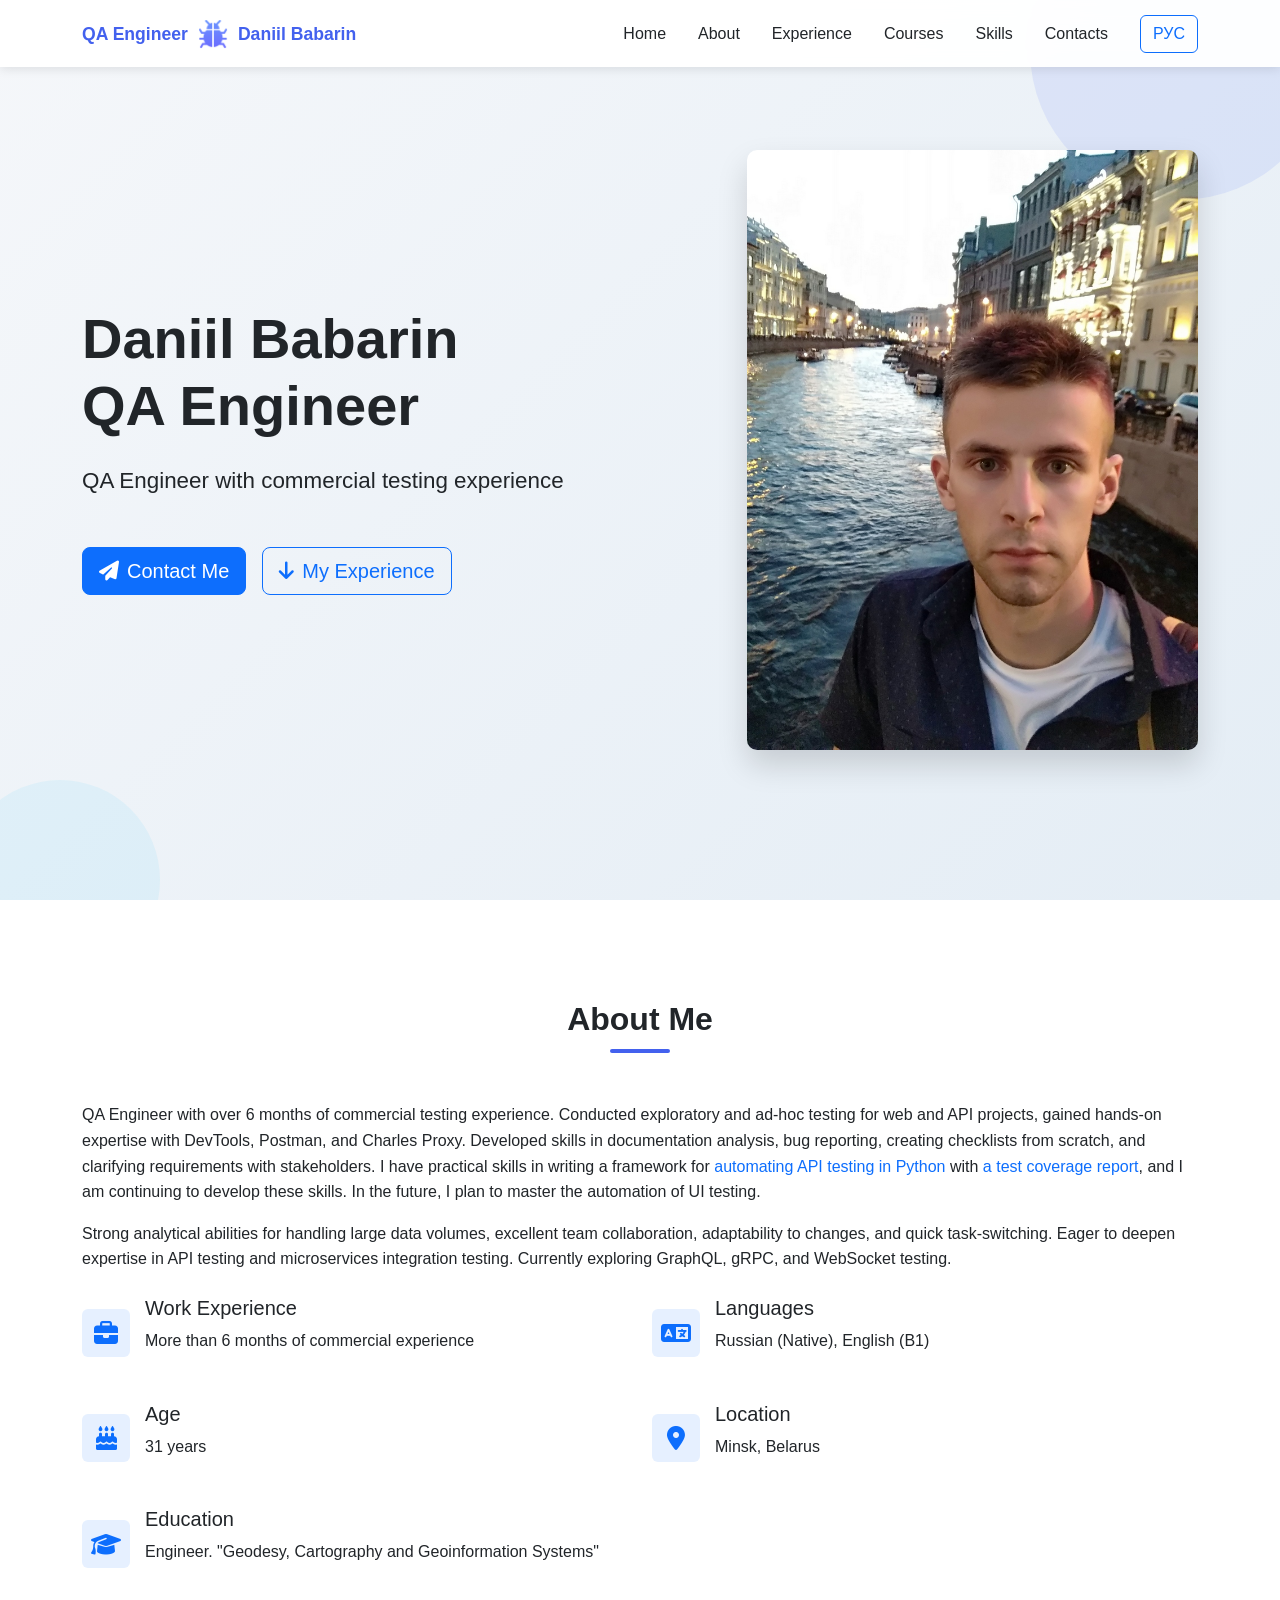
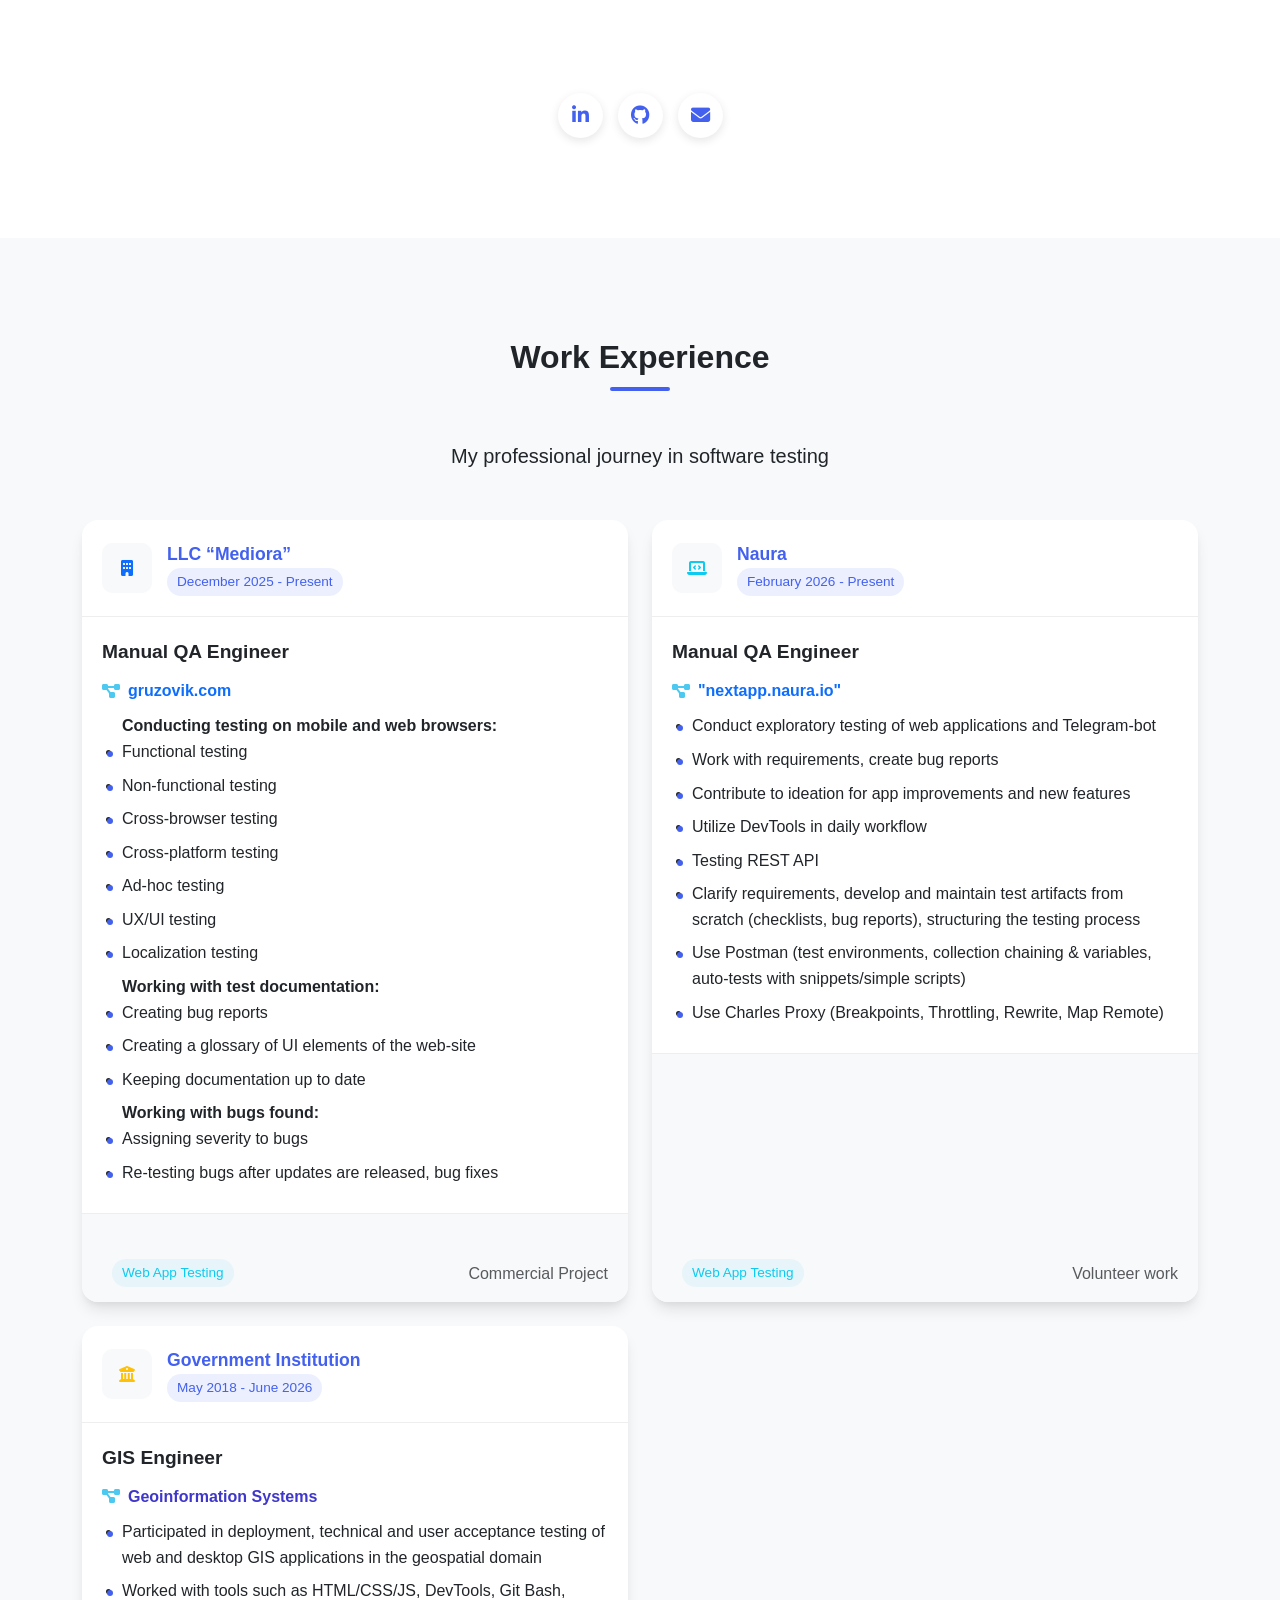
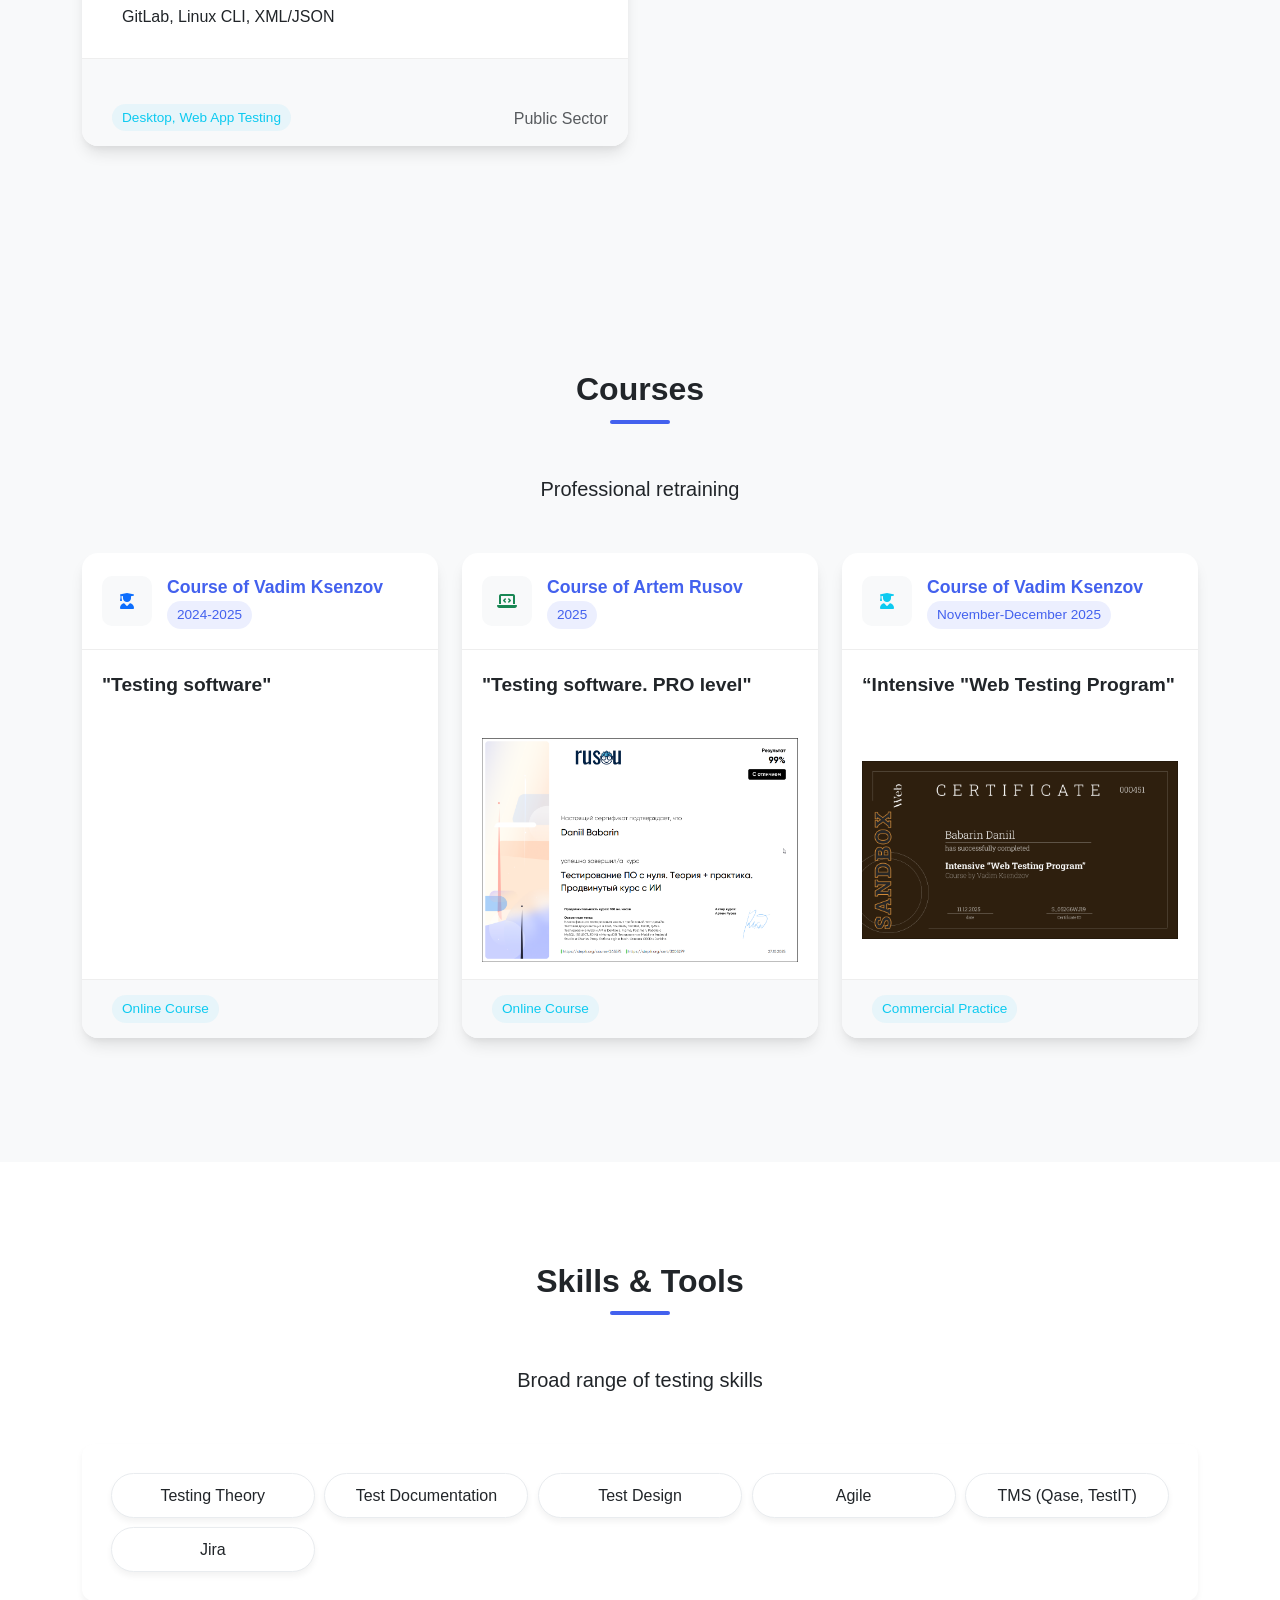
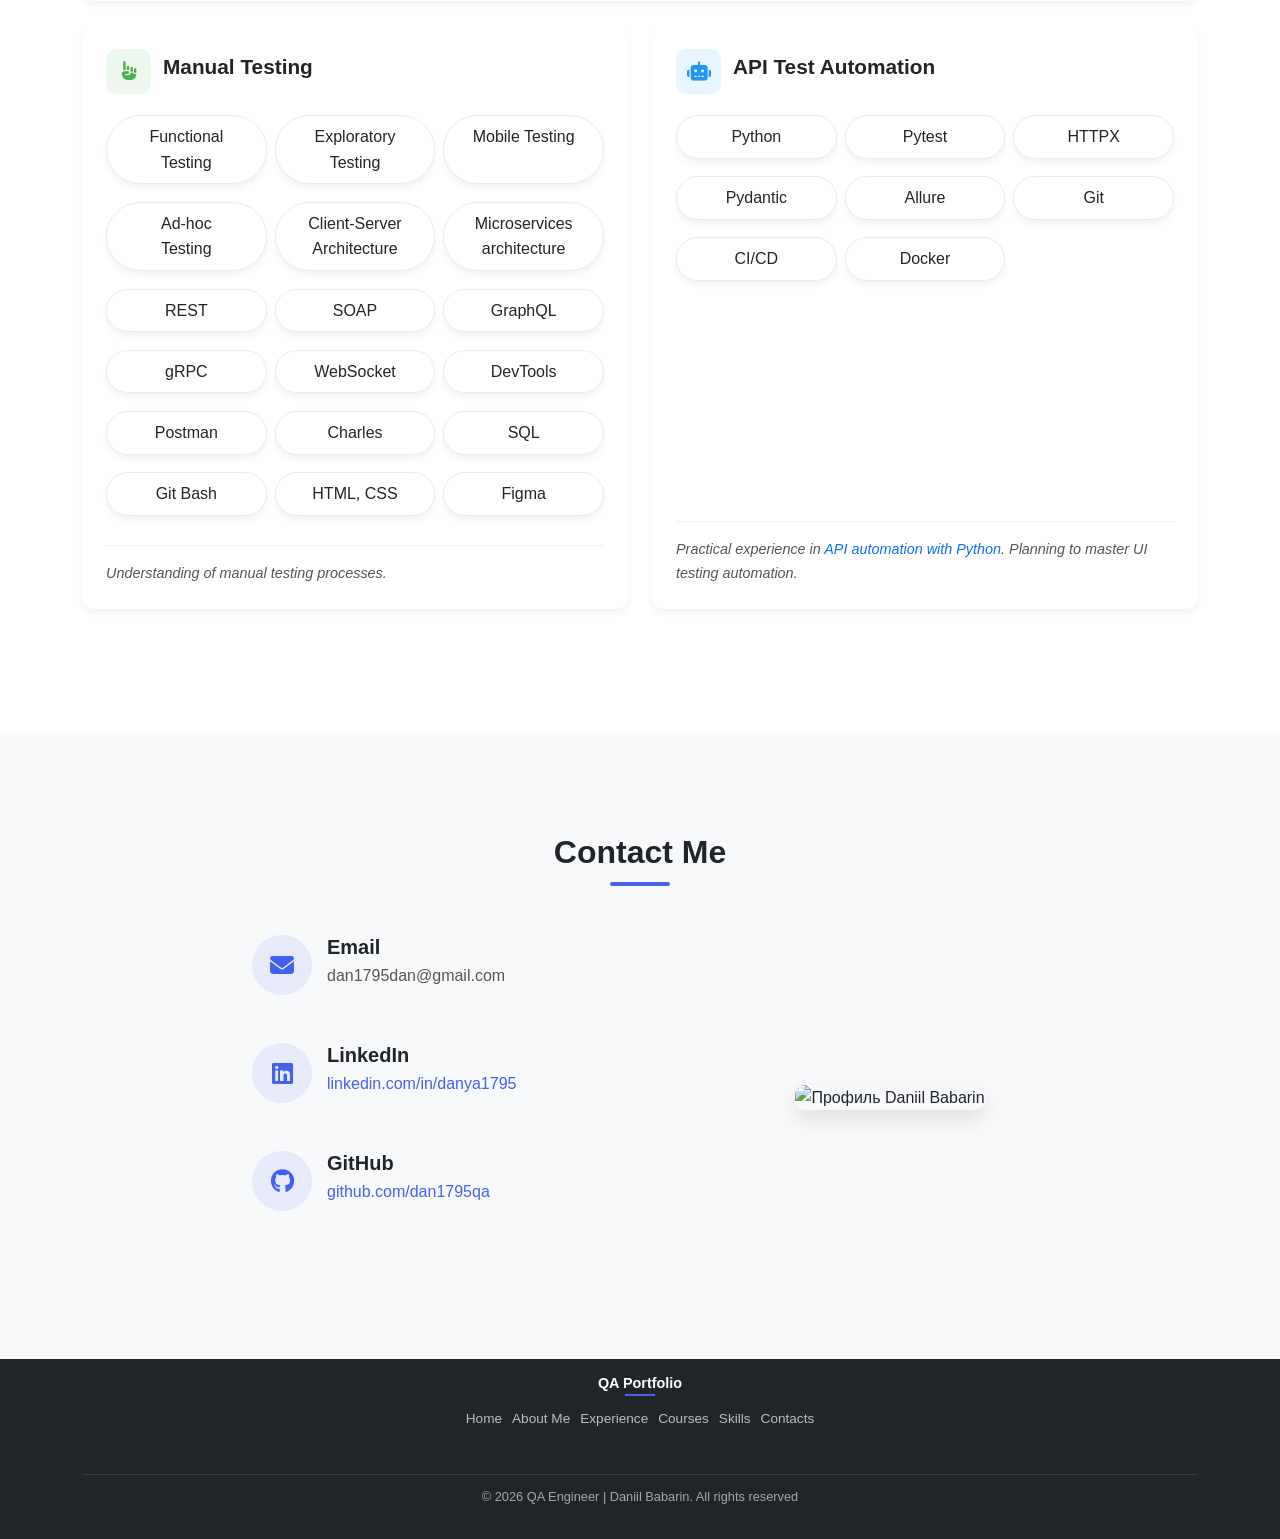
==== commit ffe75bbb: "Fixed code" ====
--- a/index.html
+++ b/index.html
@@ -224,14 +224,14 @@
         <div class="col-md-6 col-lg-4 mb-4">
           <div class="course-card">
             <div class="course-card-header"><div class="company-logo"><i class="fas fa-laptop-code text-success"></i></div><div><div class="company-name">Course of Artem Rusov</div><div class="course-date">2025</div></div></div>
-            <div class="course-card-body"><div class="course-title">"Testing software. PRO level"</div></div>
+            <div class="course-card-body"><div class="course-title">"Testing software. PRO level"</div><img src="./images/course QA.png" alt=""></div>
             <div class="course-card-footer"><span class="course-type">Online Course</span></div>
           </div>
         </div>
         <div class="col-md-6 col-lg-4 mb-4">
           <div class="course-card">
             <div class="course-card-header"><div class="company-logo"><i class="fas fa-user-graduate text-info"></i></div><div><div class="company-name">Сourse of Vadim Ksenzov</div><div class="course-date">November-December 2025</div></div></div>
-            <div class="course-card-body"><div class="course-title">Practice on a commercial project<br> “Intensive "Web Testing Program"</div></div>
+            <div class="course-card-body"><div class="course-title">“Intensive "Web Testing Program"</div><img src="./images/SandBox Web.png" alt=""></div>
             <div class="course-card-footer"><span class="course-type">Commercial Practice</span></div>
           </div>
         </div>
--- a/css/style.css
+++ b/css/style.css
@@ -174,6 +174,13 @@
     padding: 20px;
     flex-grow: 1;
 }
+.job-card-footer, .course-card-body img {
+
+    width: 100%;
+    height: 100%;
+    object-fit: contain;      
+    object-position: center;
+}
 .job-card-footer, .course-card-footer {
     padding: 15px 20px;
     background: #f8f9fa;
@@ -183,6 +190,7 @@
     align-items: flex-end;
     margin-top: auto;
 }
+
 .job-title, .course-title {
     font-weight: 700;
     font-size: 1.2rem;
@@ -546,8 +554,8 @@
 }
 .core-skill-grid {
     display: grid;
-    grid-template-columns: repeat(auto-fill, minmax(200px, 2fr));
-    gap: 5px;
+    grid-template-columns: repeat(auto-fill, minmax(200px, 1fr));
+    /* gap: 100px; */
 }
 .core-skill {
     background: white;
@@ -562,7 +570,7 @@
     align-items: center;
     text-align: center;
     width: auto;
-    min-width: 180px;
+    min-width: 100px;
     max-width: 100%;
     height: 45px;
     white-space: nowrap;
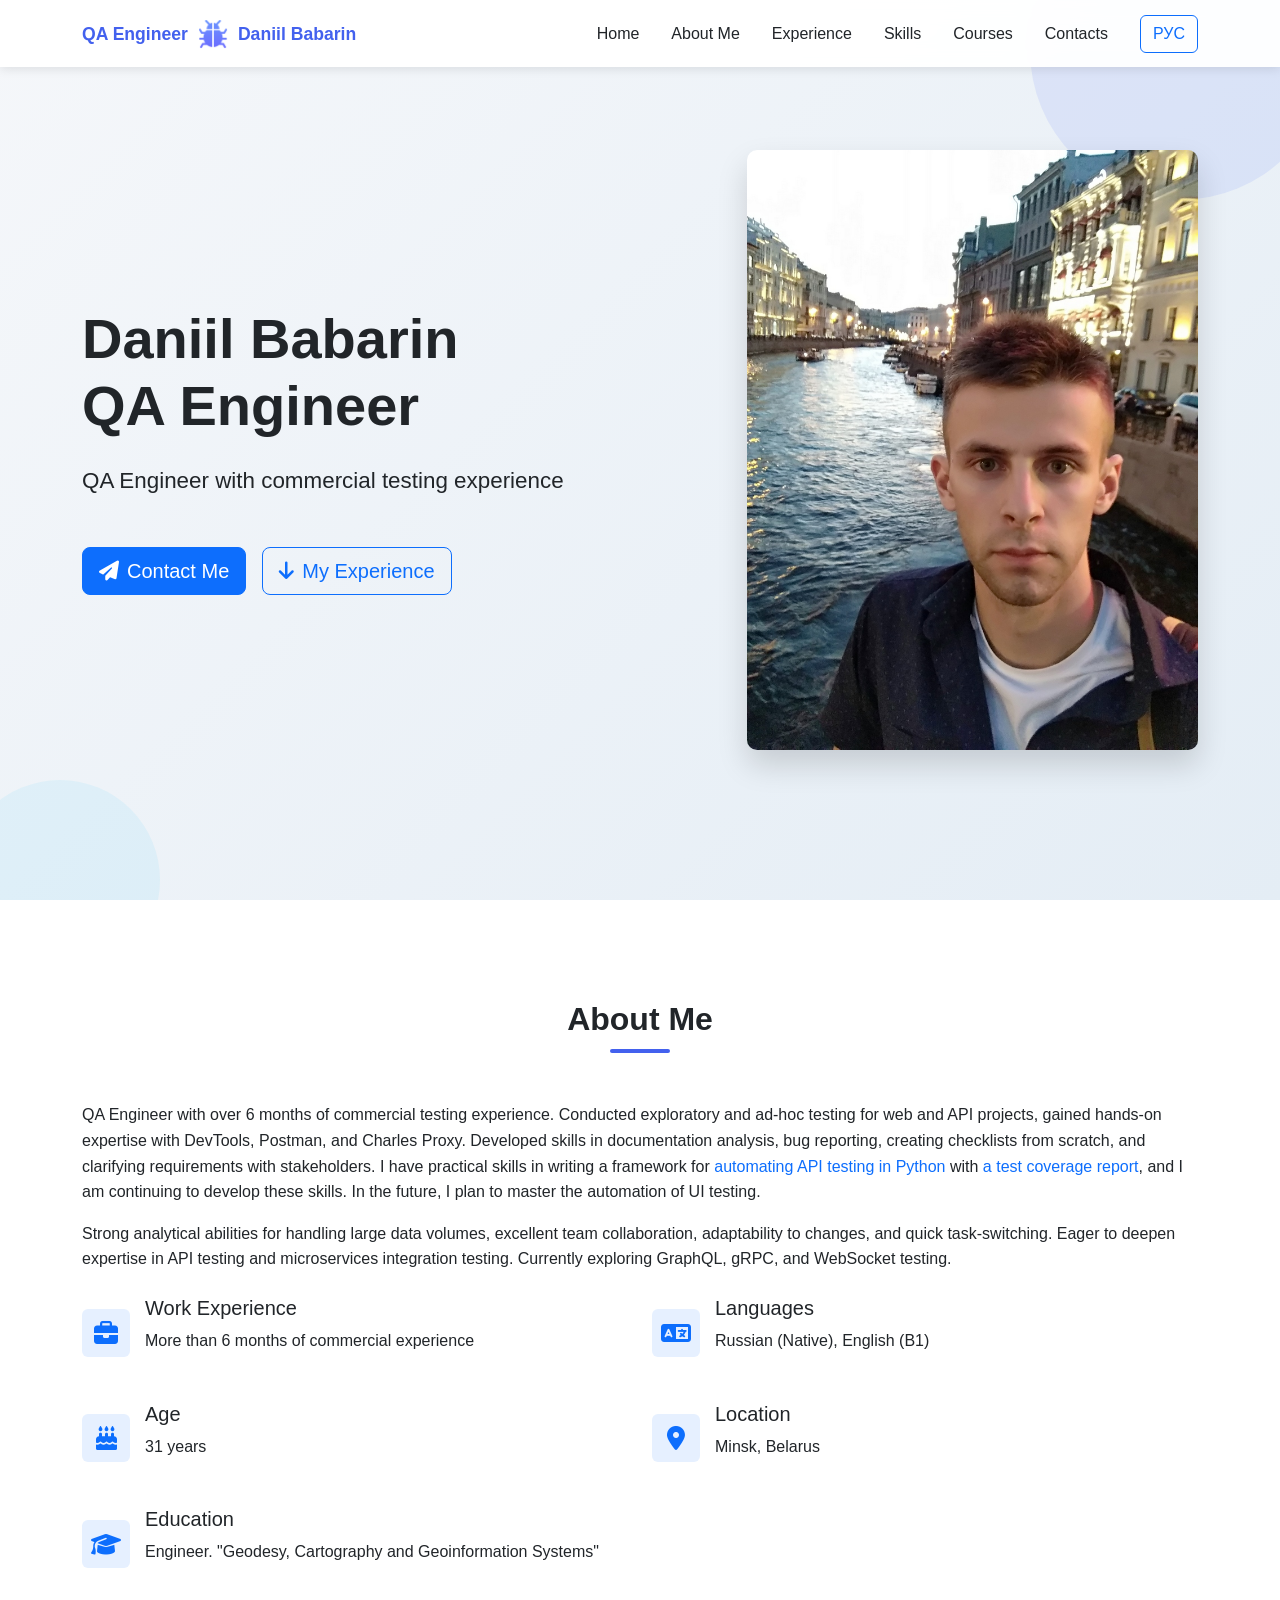
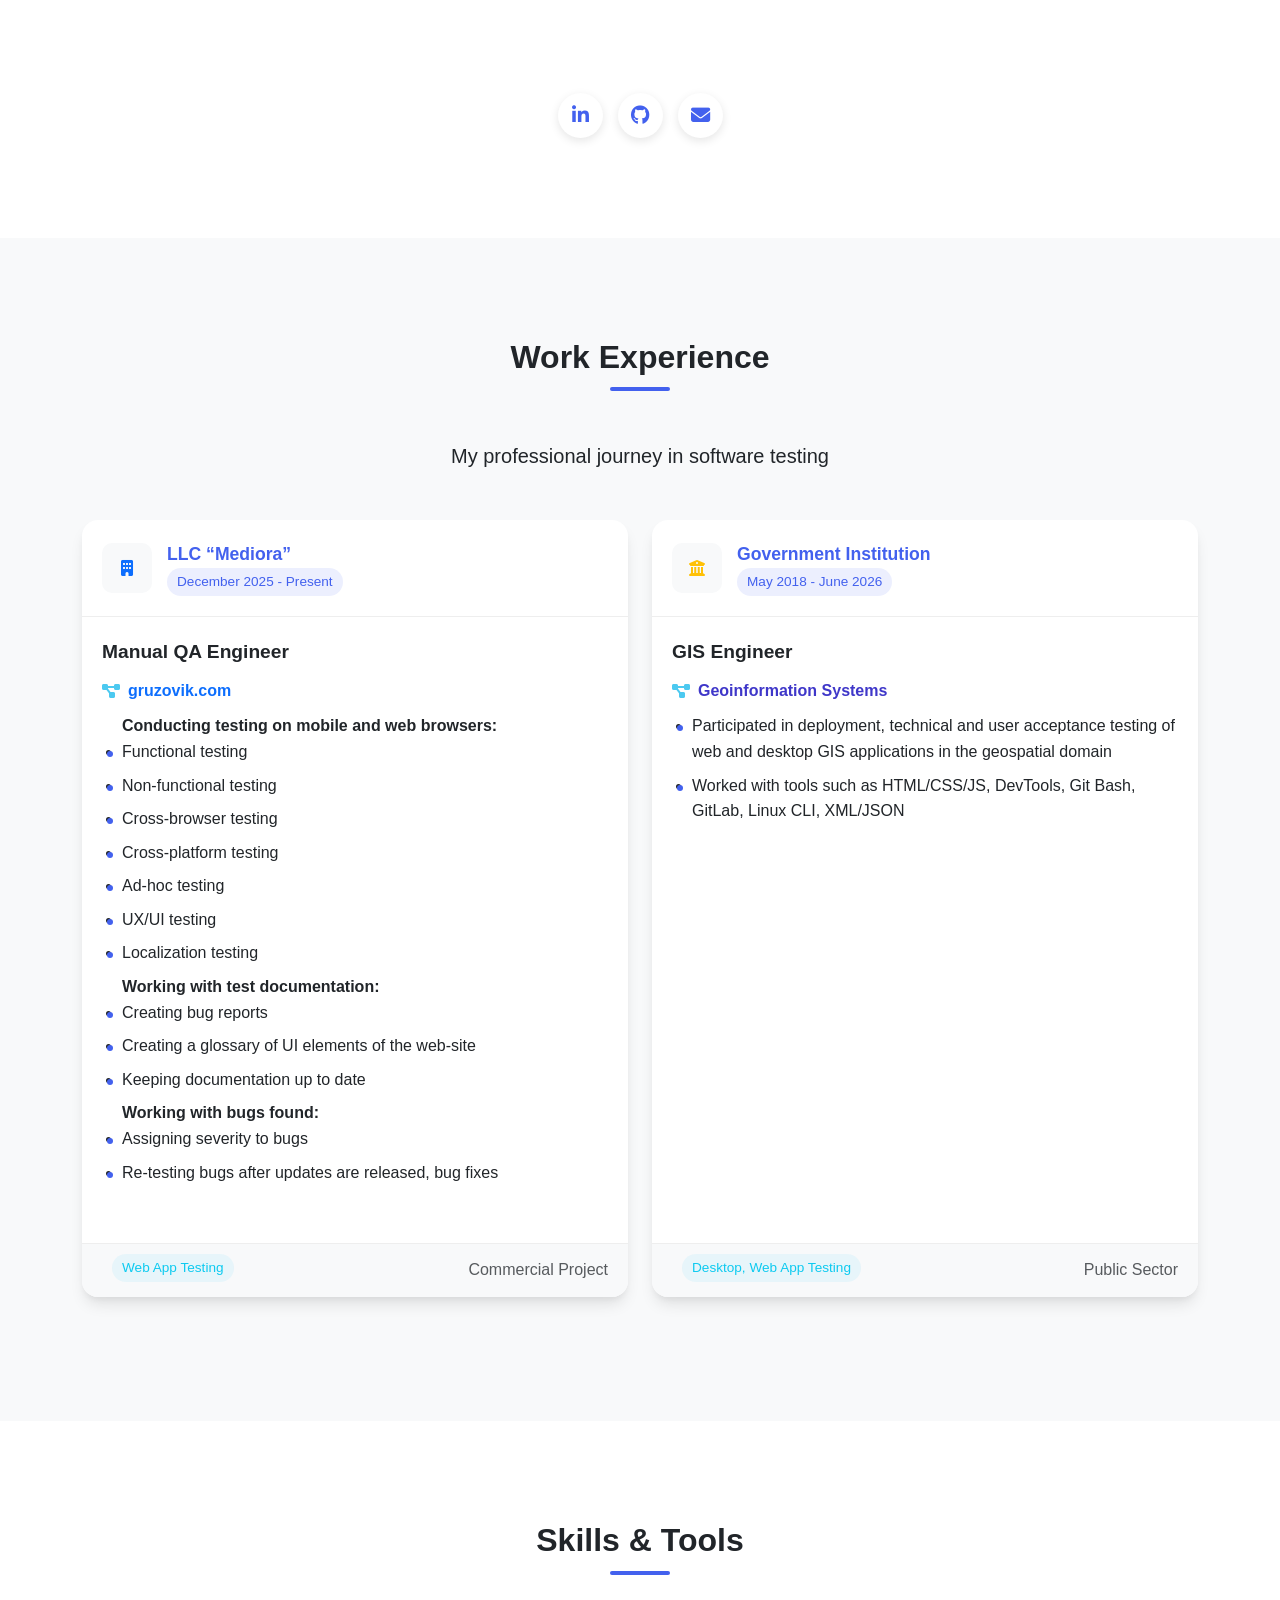
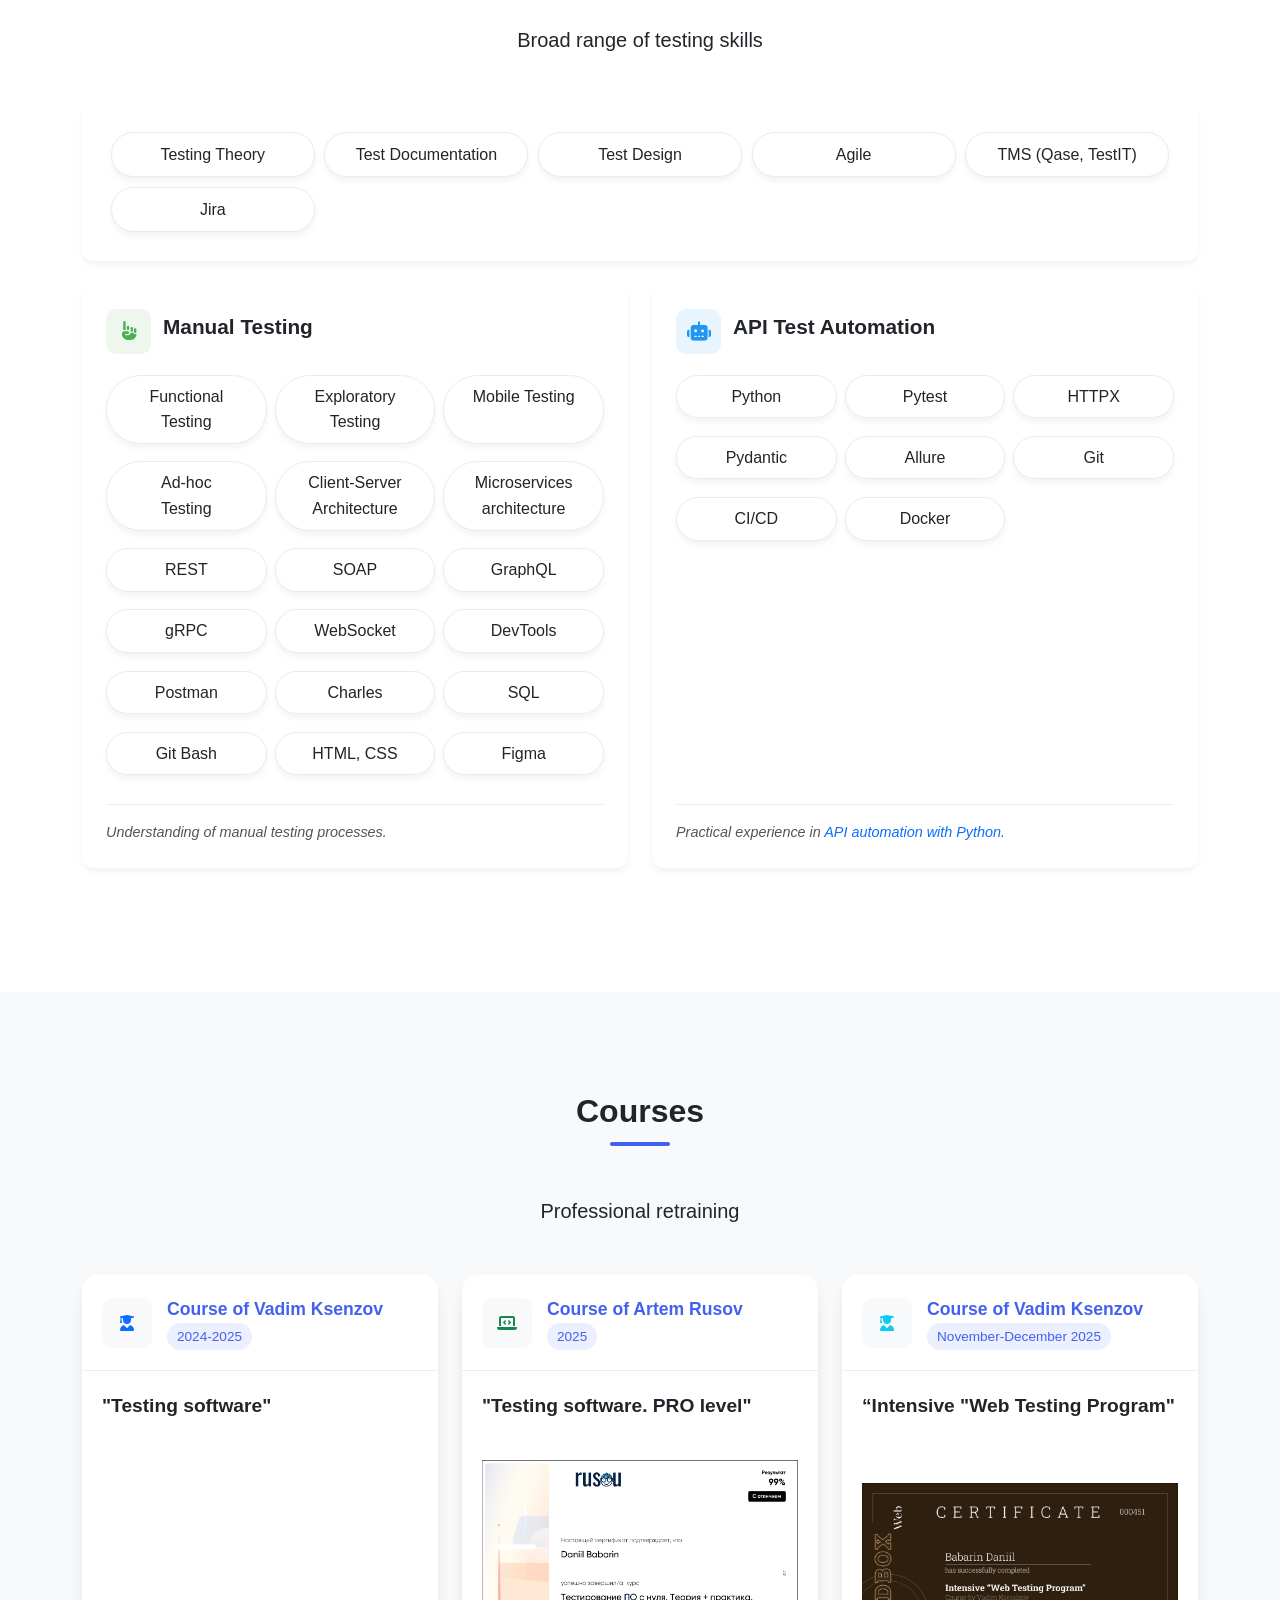
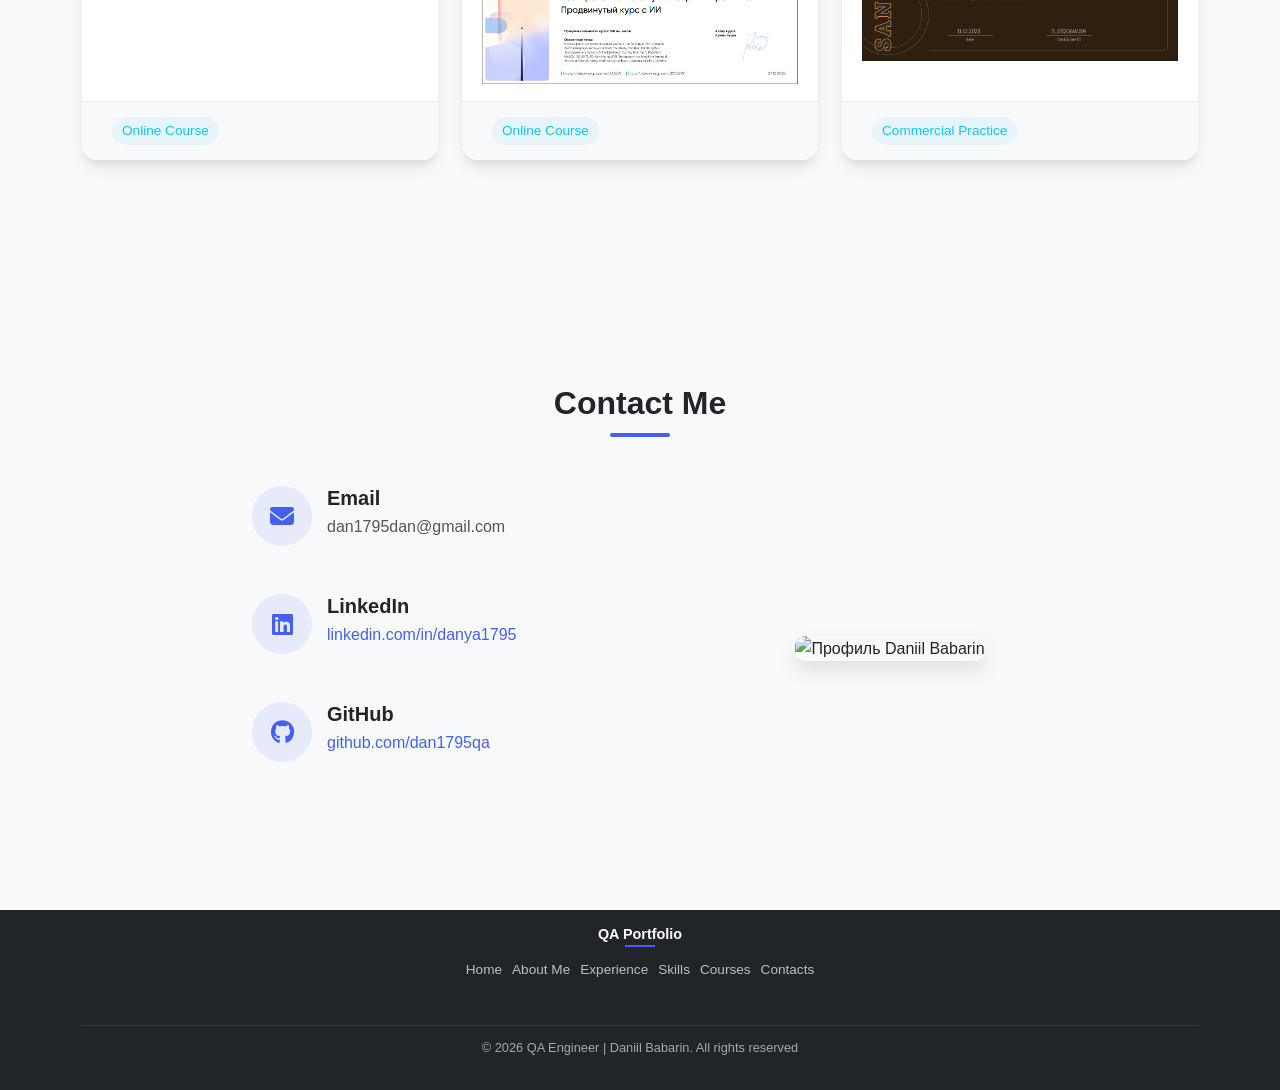
==== commit 4df33973: "Changed informaton" ====
--- a/index.html
+++ b/index.html
@@ -29,10 +29,10 @@
         <div class="collapse navbar-collapse" id="navbarNav">
           <ul class="navbar-nav ms-auto align-items-center">
             <li class="nav-item"><a class="nav-link" href="#home">Home</a></li>
-            <li class="nav-item"><a class="nav-link" href="#about">About</a></li>
+            <li class="nav-item"><a class="nav-link" href="#about">About Me</a></li>
             <li class="nav-item"><a class="nav-link" href="#experience">Experience</a></li>
-            <li class="nav-item"><a class="nav-link" href="#courses">Courses</a></li>
             <li class="nav-item"><a class="nav-link" href="#skills">Skills</a></li>
+            <li class="nav-item"><a class="nav-link" href="#courses">Courses</a></li> 
             <li class="nav-item"><a class="nav-link" href="#contact">Contacts</a></li>
             <!-- Language Switch Button -->
             <li class="nav-item ms-3">
@@ -158,7 +158,7 @@
           </div>
         </div>
         <!-- Naura.com -->
-        <div class="col-md-6 col-lg-6 mb-4">
+        <!-- <div class="col-md-6 col-lg-6 mb-4">
           <div class="job-card">
             <div class="job-card-header">
               <div class="company-logo"><i class="fas fa-laptop-code text-info"></i></div>
@@ -182,7 +182,7 @@
             </div>
             <div class="job-card-footer"><span class="job-type">Web App Testing</span><span class="text-muted">Volunteer work</span></div>
           </div>
-        </div>
+        </div> -->
         
         <!-- Gov -->
         <div class="col-md-6 col-lg-6 mb-4">
@@ -202,37 +202,6 @@
               </div>
             </div>
             <div class="job-card-footer"><span class="job-type">Desktop, Web App Testing</span><span class="text-muted">Public Sector</span></div>
-          </div>
-        </div>
-      </div>
-    </div>
-  </section>
-
-  <!-- Courses Section -->
-  <section id="courses" class="courses-section">
-    <div class="container">
-      <h2 class="section-title text-center">Courses</h2>
-      <div class="text-center mb-5"><p class="lead">Professional retraining</p></div>
-      <div class="row">
-        <div class="col-md-6 col-lg-4 mb-4">
-          <div class="course-card">
-            <div class="course-card-header"><div class="company-logo"><i class="fas fa-user-graduate text-primary"></i></div><div><div class="company-name">Сourse of Vadim Ksenzov</div><div class="course-date">2024-2025</div></div></div>
-            <div class="course-card-body"><div class="course-title">"Testing software"</div></div>
-            <div class="course-card-footer"><span class="course-type">Online Course</span></div>
-          </div>
-        </div>
-        <div class="col-md-6 col-lg-4 mb-4">
-          <div class="course-card">
-            <div class="course-card-header"><div class="company-logo"><i class="fas fa-laptop-code text-success"></i></div><div><div class="company-name">Course of Artem Rusov</div><div class="course-date">2025</div></div></div>
-            <div class="course-card-body"><div class="course-title">"Testing software. PRO level"</div><img src="./images/course QA.png" alt=""></div>
-            <div class="course-card-footer"><span class="course-type">Online Course</span></div>
-          </div>
-        </div>
-        <div class="col-md-6 col-lg-4 mb-4">
-          <div class="course-card">
-            <div class="course-card-header"><div class="company-logo"><i class="fas fa-user-graduate text-info"></i></div><div><div class="company-name">Сourse of Vadim Ksenzov</div><div class="course-date">November-December 2025</div></div></div>
-            <div class="course-card-body"><div class="course-title">“Intensive "Web Testing Program"</div><img src="./images/SandBox Web.png" alt=""></div>
-            <div class="course-card-footer"><span class="course-type">Commercial Practice</span></div>
           </div>
         </div>
       </div>
@@ -300,8 +269,39 @@
                 <span class="skill-badge">CI/CD</span>
                 <span class="skill-badge">Docker</span>
               </div>
-              <div class="category-description">Practical experience in <a href="https://dan1795qa.github.io/Framework_API-2/">API automation with Python</a>. Planning to master UI testing automation.</div>
-            </div>
+              <div class="category-description">Practical experience in <a href="https://dan1795qa.github.io/Framework_API-2/">API automation with Python</a>.</div>
+            </div>
+          </div>
+        </div>
+      </div>
+    </div>
+  </section>
+
+  <!-- Courses Section -->
+  <section id="courses" class="courses-section">
+    <div class="container">
+      <h2 class="section-title text-center">Courses</h2>
+      <div class="text-center mb-5"><p class="lead">Professional retraining</p></div>
+      <div class="row">
+        <div class="col-md-6 col-lg-4 mb-4">
+          <div class="course-card">
+            <div class="course-card-header"><div class="company-logo"><i class="fas fa-user-graduate text-primary"></i></div><div><div class="company-name">Сourse of Vadim Ksenzov</div><div class="course-date">2024-2025</div></div></div>
+            <div class="course-card-body"><div class="course-title">"Testing software"</div></div>
+            <div class="course-card-footer"><span class="course-type">Online Course</span></div>
+          </div>
+        </div>
+        <div class="col-md-6 col-lg-4 mb-4">
+          <div class="course-card">
+            <div class="course-card-header"><div class="company-logo"><i class="fas fa-laptop-code text-success"></i></div><div><div class="company-name">Course of Artem Rusov</div><div class="course-date">2025</div></div></div>
+            <div class="course-card-body"><div class="course-title">"Testing software. PRO level"</div><img src="./images/course QA.png" alt=""></div>
+            <div class="course-card-footer"><span class="course-type">Online Course</span></div>
+          </div>
+        </div>
+        <div class="col-md-6 col-lg-4 mb-4">
+          <div class="course-card">
+            <div class="course-card-header"><div class="company-logo"><i class="fas fa-user-graduate text-info"></i></div><div><div class="company-name">Сourse of Vadim Ksenzov</div><div class="course-date">November-December 2025</div></div></div>
+            <div class="course-card-body"><div class="course-title">“Intensive "Web Testing Program"</div><img src="./images/SandBox Web.png" alt=""></div>
+            <div class="course-card-footer"><span class="course-type">Commercial Practice</span></div>
           </div>
         </div>
       </div>
@@ -350,8 +350,8 @@
             <li><a href="#home">Home</a></li>
             <li><a href="#about">About Me</a></li>
             <li><a href="#experience">Experience</a></li>
+            <li><a href="#skills">Skills</a></li>
             <li><a href="#courses">Courses</a></li>
-            <li><a href="#skills">Skills</a></li>
             <li><a href="#contact">Contacts</a></li>
           </ul>
         </div>
--- a/css/style.css
+++ b/css/style.css
@@ -174,7 +174,14 @@
     padding: 20px;
     flex-grow: 1;
 }
-.job-card-footer, .course-card-body img {
+.job-card-footer {
+
+    width: 100%;
+    height: 6vh;
+    object-fit: contain;      
+    object-position: center;
+}
+.course-card-body img {
 
     width: 100%;
     height: 100%;
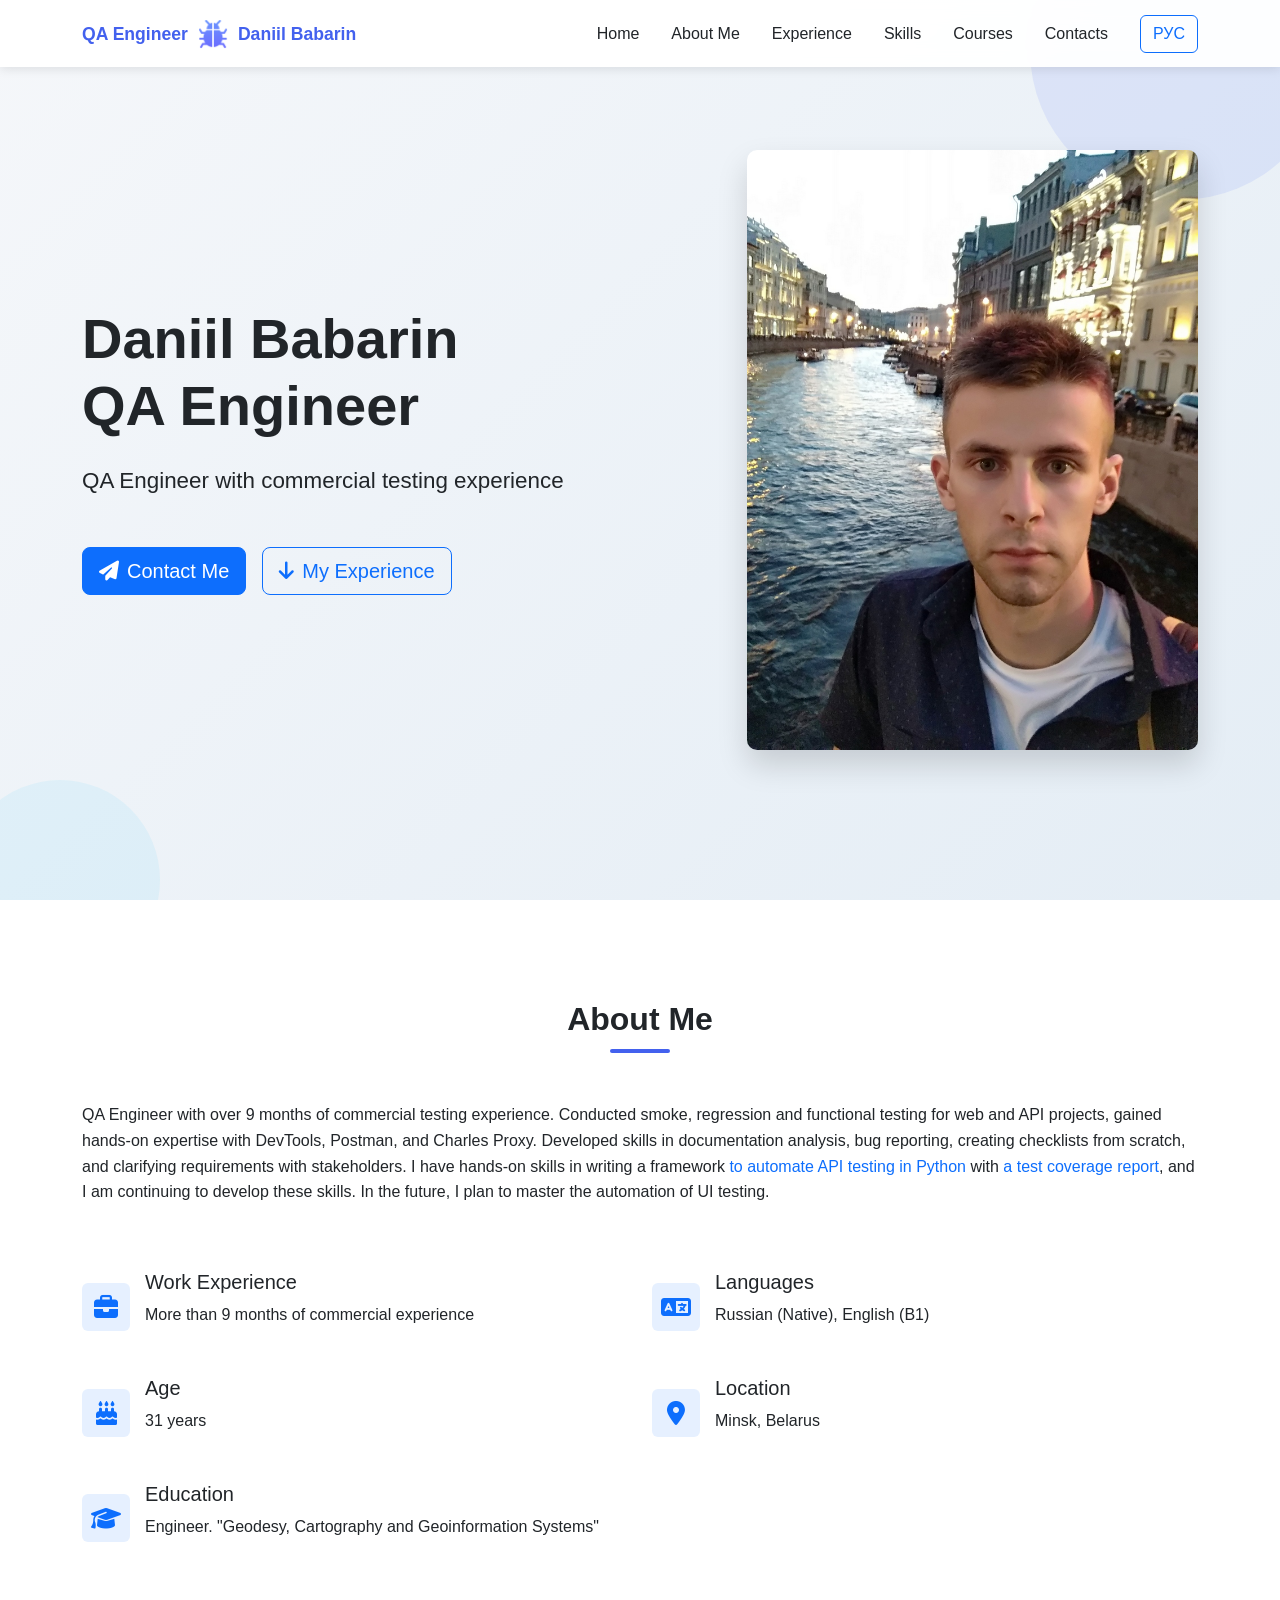
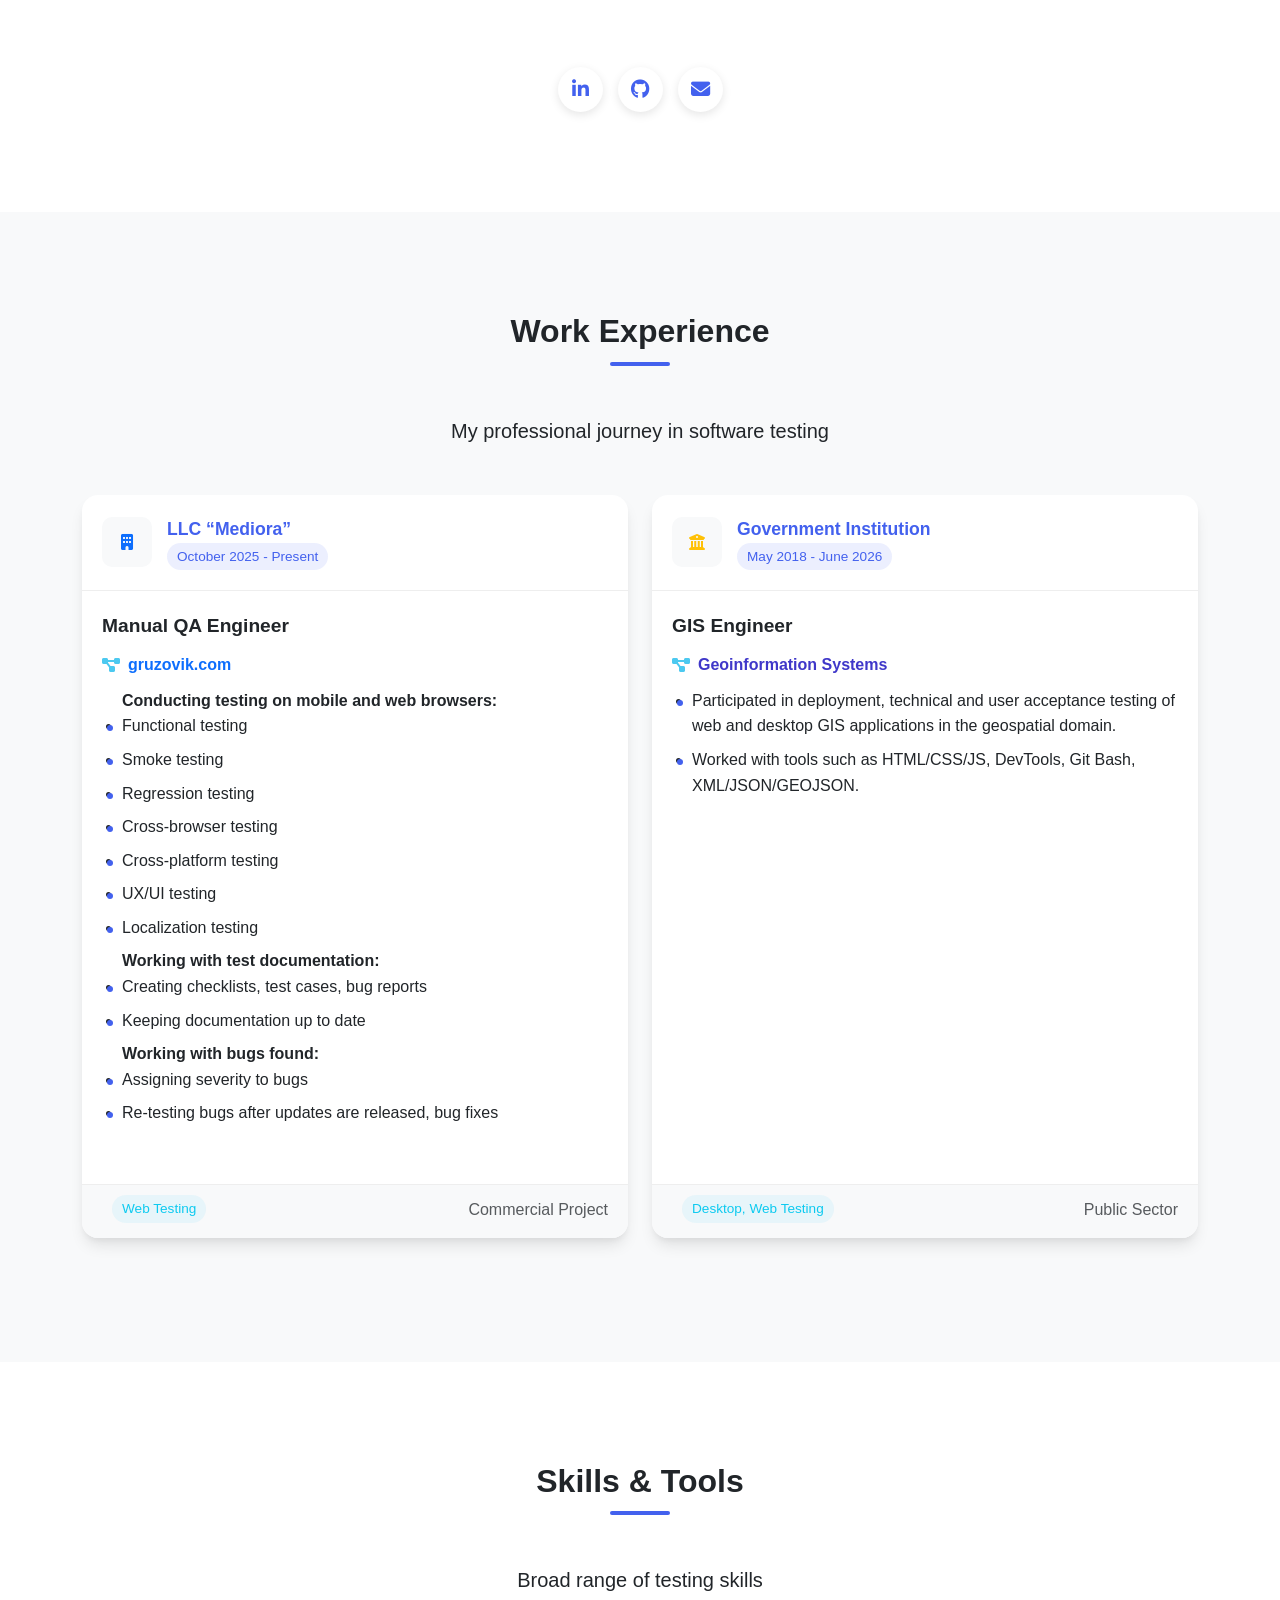
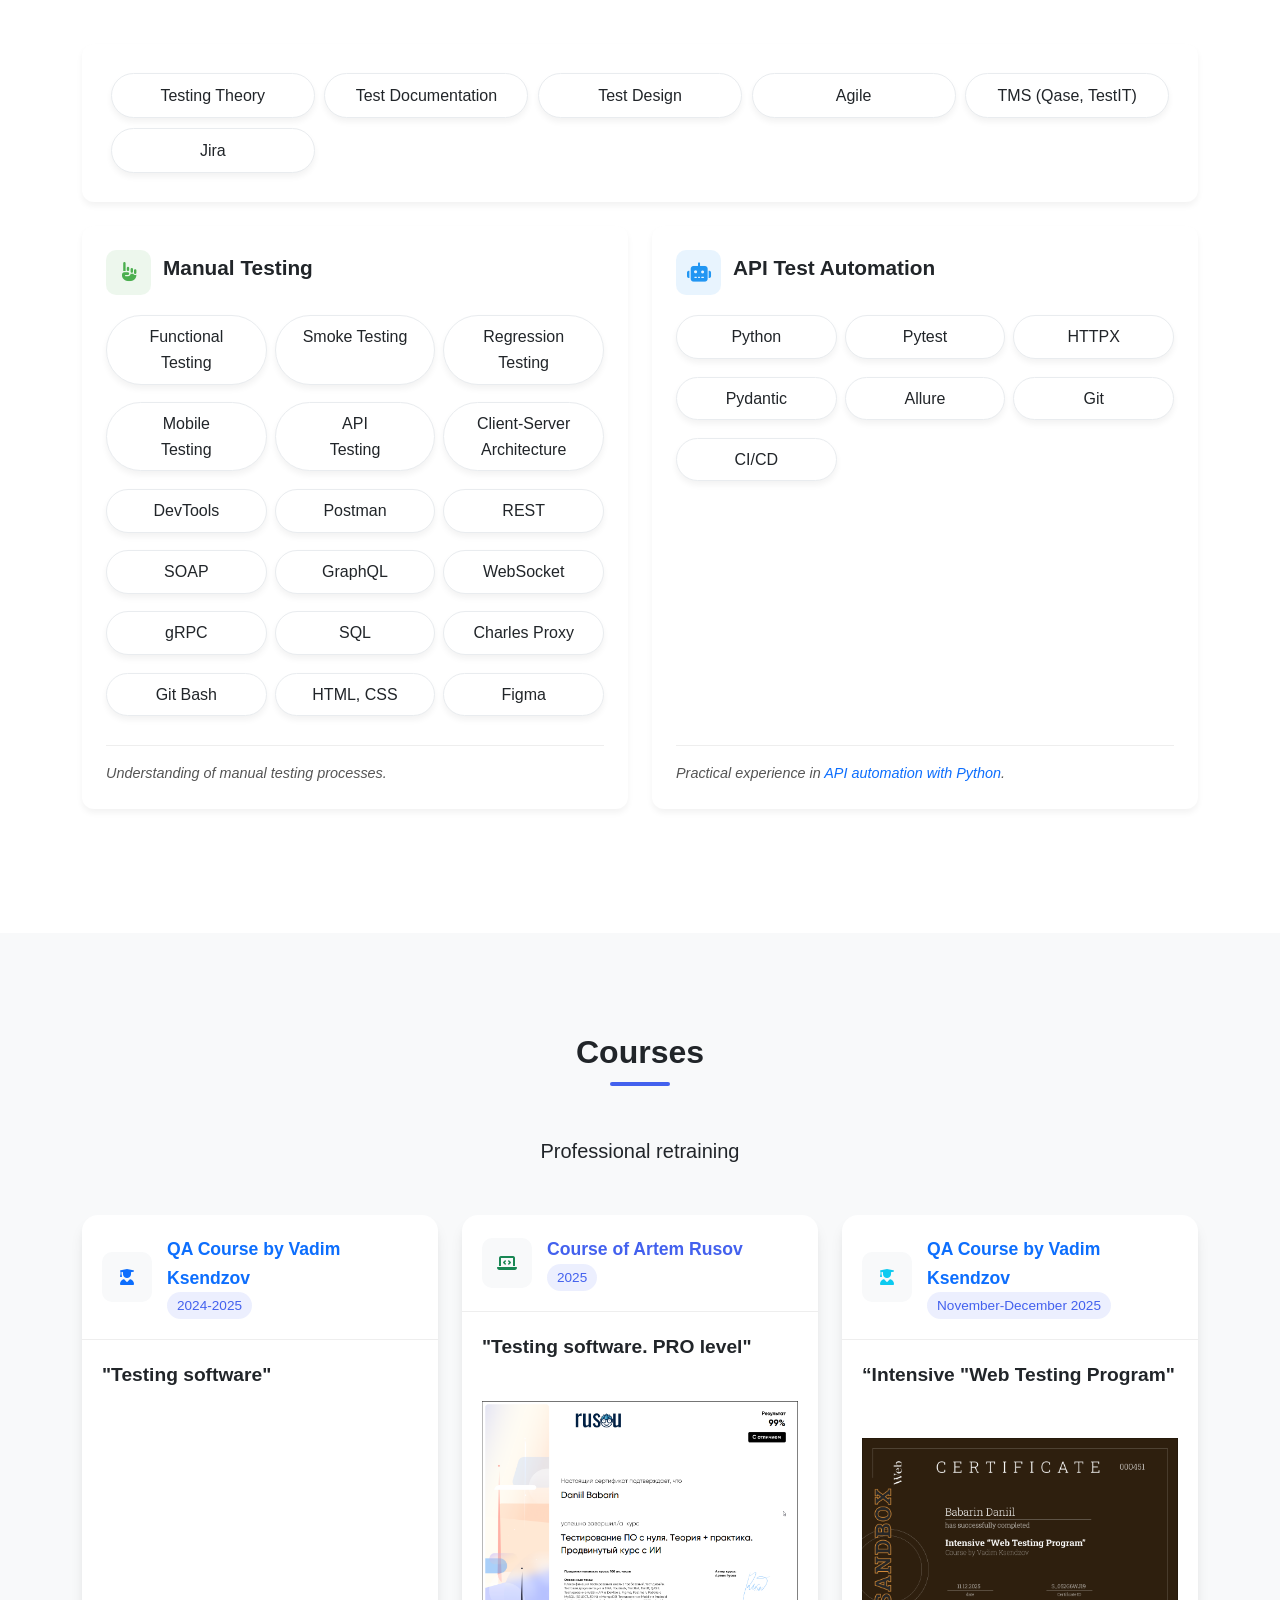
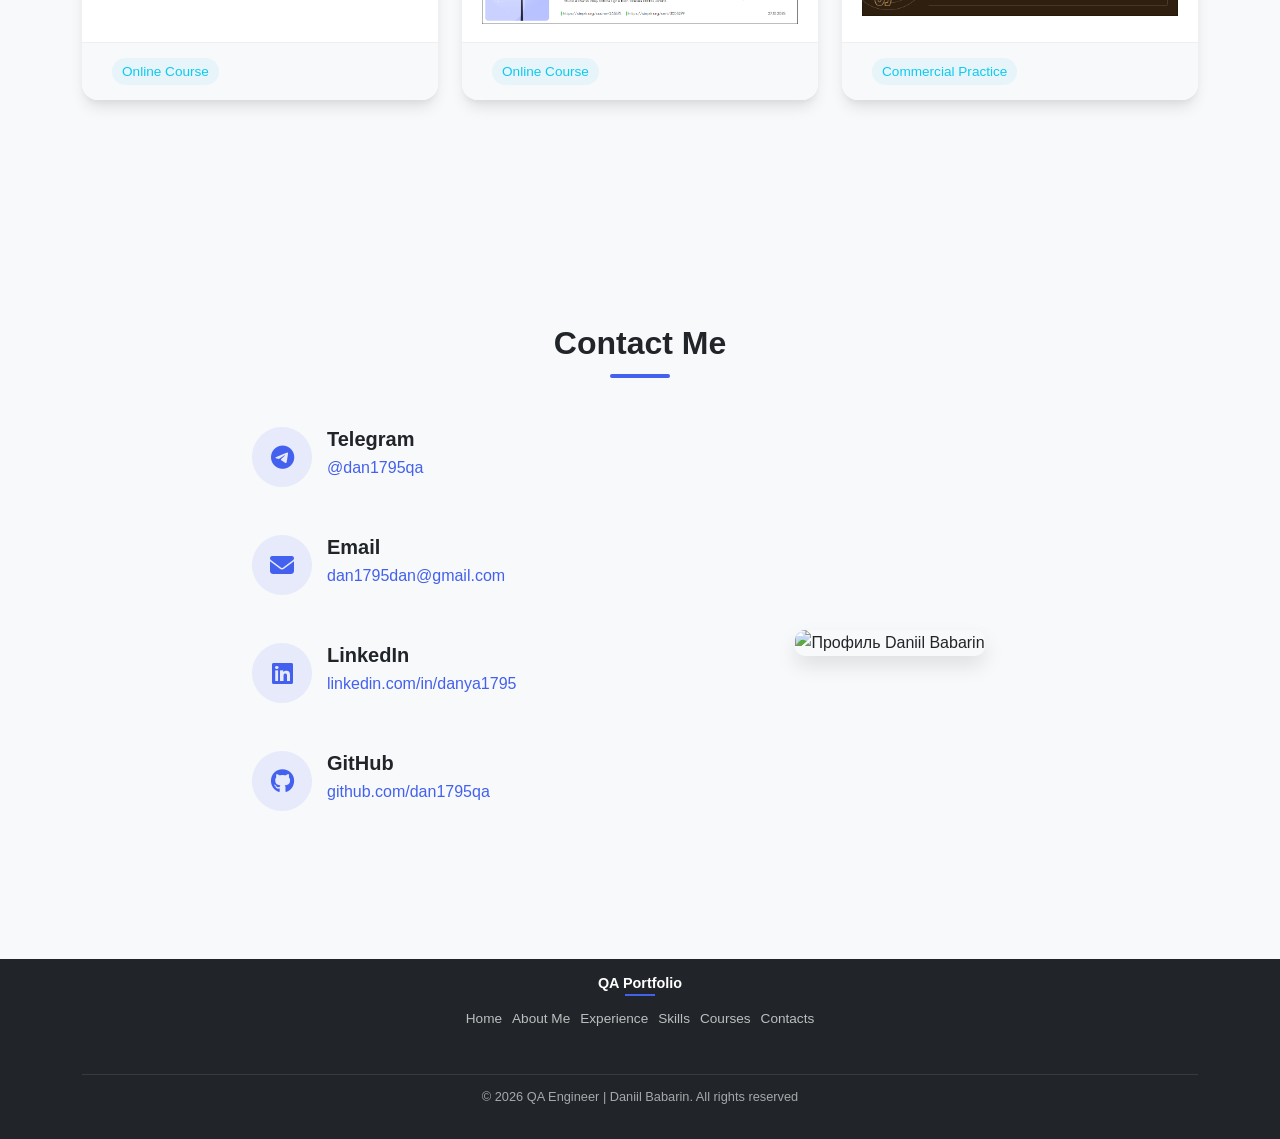
==== commit c4cce3fc: "Fixed code" ====
--- a/index.html
+++ b/index.html
@@ -69,13 +69,12 @@
       <h2 class="section-title text-center">About Me</h2>
       <div class="row">
         <div class="col-md-12">
-          <p>QA Engineer with over 6 months of commercial testing experience. Conducted exploratory and ad-hoc testing for web and API projects, gained hands-on expertise with DevTools, Postman, and Charles Proxy. Developed skills in documentation analysis, bug reporting, creating checklists from scratch, and clarifying requirements with stakeholders. I have practical skills in writing a framework for <a href="https://dan1795qa.github.io/Framework_API-2/">automating API testing in Python</a> with <a href="https://dan1795qa.github.io/Framework_API-2/reports/coverage.html">a test coverage report</a>, and I am continuing to develop these skills. In the future, I plan to master the automation of UI testing.</p>
-          <p>Strong analytical abilities for handling large data volumes, excellent team collaboration, adaptability to changes, and quick task-switching. Eager to deepen expertise in API testing and microservices integration testing. Currently exploring GraphQL, gRPC, and WebSocket testing.</p>
+          <p>QA Engineer with over 9 months of commercial testing experience. Conducted smoke, regression and functional testing for web and API projects, gained hands-on expertise with DevTools, Postman, and Charles Proxy. Developed skills in documentation analysis, bug reporting, creating checklists from scratch, and clarifying requirements with stakeholders. I have hands-on skills in writing a framework <a href="https://dan1795qa.github.io/Framework_API-2/">to automate API testing in Python</a> with <a href="https://dan1795qa.github.io/Framework_API-2/reports/coverage.html">a test coverage report</a>, and I am continuing to develop these skills. In the future, I plan to master the automation of UI testing.</p><br>
           <div class="row mt-4">
             <div class="col-md-6 mb-3">
               <div class="about-info-box">
                 <div class="bg-primary bg-opacity-10 p-2 rounded fixed-icon-size"><i class="fas fa-briefcase text-primary"></i></div>
-                <div><h5>Work Experience</h5><p>More than 6 months of commercial experience</p></div>
+                <div><h5>Work Experience</h5><p>More than 9 months of commercial experience</p></div>
               </div>
             </div>
             <div class="col-md-6 mb-3">
@@ -129,7 +128,7 @@
           <div class="job-card">
             <div class="job-card-header">
               <div class="company-logo"><i class="fas fa-building text-primary"></i></div>
-              <div><div class="company-name">LLC “Mediora”</div><div class="job-date">December 2025 - Present</div></div>
+              <div><div class="company-name">LLC “Mediora”</div><div class="job-date">October 2025 - Present</div></div>
             </div>
             <div class="job-card-body">
               <div class="job-title">Manual QA Engineer</div>
@@ -138,15 +137,14 @@
                 <ul>
                   <b>Conducting testing on mobile and web browsers:</b>
                   <li>Functional testing</li>
-                  <li>Non-functional testing</li>
+                  <li>Smoke testing</li>
+                  <li>Regression testing</li>
                   <li>Cross-browser testing</li>
                   <li>Cross-platform testing</li>
-                  <li>Ad-hoc testing</li>
                   <li>UX/UI testing</li>
                   <li>Localization testing</li>
                   <b>Working with test documentation:</b>
-                  <li>Creating bug reports</li>
-                  <li>Creating a glossary of UI elements of the web-site</li>
+                  <li>Creating checklists, test cases, bug reports </li>
                   <li>Keeping documentation up to date</li>
                   <b>Working with bugs found:</b>
                   <li>Assigning severity to bugs</li>
@@ -154,7 +152,7 @@
                 </ul>
               </div>
             </div>
-            <div class="job-card-footer"><span class="job-type">Web App Testing</span><span class="text-muted">Commercial Project</span></div>
+            <div class="job-card-footer"><span class="job-type">Web Testing</span><span class="text-muted">Commercial Project</span></div>
           </div>
         </div>
         <!-- Naura.com -->
@@ -196,12 +194,12 @@
               <div class="project-name"><i class="fas fa-project-diagram"></i> Geoinformation Systems</div>
               <div class="job-description">
                 <ul>
-                  <li>Participated in deployment, technical and user acceptance testing of web and desktop GIS applications in the geospatial domain</li>
-                  <li>Worked with tools such as HTML/CSS/JS, DevTools, Git Bash, GitLab, Linux CLI, XML/JSON</li>
+                  <li>Participated in deployment, technical and user acceptance testing of web and desktop GIS applications in the geospatial domain.</li>
+                  <li>Worked with tools such as HTML/CSS/JS, DevTools, Git Bash, XML/JSON/GEOJSON.</li>
                 </ul>
               </div>
             </div>
-            <div class="job-card-footer"><span class="job-type">Desktop, Web App Testing</span><span class="text-muted">Public Sector</span></div>
+            <div class="job-card-footer"><span class="job-type">Desktop, Web Testing</span><span class="text-muted">Public Sector</span></div>
           </div>
         </div>
       </div>
@@ -232,20 +230,20 @@
             <div class="category-content">
               <div class="skill-grid">
                 <span class="skill-badge">Functional Testing</span>
-                <span class="skill-badge">Exploratory Testing</span>
-                <span class="skill-badge">Mobile Testing</span>
-                <span class="skill-badge">Ad-hoc <br>Testing</span>
+                <span class="skill-badge">Smoke Testing</span>
+                <span class="skill-badge">Regression Testing</span>
+                <span class="skill-badge">Mobile<br>Testing</span>
+                <span class="skill-badge">API <br>Testing</span>
                 <span class="skill-badge">Client-Server Architecture</span>
-                <span class="skill-badge">Microservices architecture</span>
+                <span class="skill-badge">DevTools</span>
+                <span class="skill-badge">Postman</span>
                 <span class="skill-badge">REST</span>
                 <span class="skill-badge">SOAP</span>
                 <span class="skill-badge">GraphQL</span>
+                <span class="skill-badge">WebSocket</span>
                 <span class="skill-badge">gRPC</span>
-                <span class="skill-badge">WebSocket</span>
-                <span class="skill-badge">DevTools</span>
-                <span class="skill-badge">Postman</span>
-                <span class="skill-badge">Charles</span>
                 <span class="skill-badge">SQL</span>
+                <span class="skill-badge">Charles Proxy</span>
                 <span class="skill-badge">Git Bash</span>
                 <span class="skill-badge">HTML, CSS</span>
                 <span class="skill-badge">Figma</span>
@@ -267,7 +265,7 @@
                 <span class="skill-badge">Allure</span>
                 <span class="skill-badge">Git</span>
                 <span class="skill-badge">CI/CD</span>
-                <span class="skill-badge">Docker</span>
+                <!-- <span class="skill-badge">Docker</span> -->
               </div>
               <div class="category-description">Practical experience in <a href="https://dan1795qa.github.io/Framework_API-2/">API automation with Python</a>.</div>
             </div>
@@ -285,7 +283,7 @@
       <div class="row">
         <div class="col-md-6 col-lg-4 mb-4">
           <div class="course-card">
-            <div class="course-card-header"><div class="company-logo"><i class="fas fa-user-graduate text-primary"></i></div><div><div class="company-name">Сourse of Vadim Ksenzov</div><div class="course-date">2024-2025</div></div></div>
+            <div class="course-card-header"><div class="company-logo"><i class="fas fa-user-graduate text-primary"></i></div><div><div class="company-name"><a href="https://www.linkedin.com/company/qa-course-by-vadim-ksendzov/">QA Course by Vadim Ksendzov</a></div><div class="course-date">2024-2025</div></div></div>
             <div class="course-card-body"><div class="course-title">"Testing software"</div></div>
             <div class="course-card-footer"><span class="course-type">Online Course</span></div>
           </div>
@@ -299,7 +297,7 @@
         </div>
         <div class="col-md-6 col-lg-4 mb-4">
           <div class="course-card">
-            <div class="course-card-header"><div class="company-logo"><i class="fas fa-user-graduate text-info"></i></div><div><div class="company-name">Сourse of Vadim Ksenzov</div><div class="course-date">November-December 2025</div></div></div>
+            <div class="course-card-header"><div class="company-logo"><i class="fas fa-user-graduate text-info"></i></div><div><div class="company-name"><a href="https://www.linkedin.com/company/qa-course-by-vadim-ksendzov/">QA Course by Vadim Ksendzov</a></div><div class="course-date">November-December 2025</div></div></div>
             <div class="course-card-body"><div class="course-title">“Intensive "Web Testing Program"</div><img src="./images/SandBox Web.png" alt=""></div>
             <div class="course-card-footer"><span class="course-type">Commercial Practice</span></div>
           </div>
@@ -314,13 +312,13 @@
       <h2 class="section-title text-center">Contact Me</h2>
       <div class="row justify-content-center">
         <div class="col-lg-8">
-          <!-- <div class="contact-item">
-            <div class="contact-icon"><i class="fas fa-phone"></i></div>
-            <div class="contact-content"><h5>Phone</h5><p>+111111111</p></div>
-          </div> -->
+          <div class="contact-item">
+            <div class="contact-icon"><i class="fab fa-telegram"></i></div>
+            <div class="contact-content"><h5>Telegram</h5><p><a href="https://t.me/dan1795qa">@dan1795qa</a></p></div>
+          </div>
           <div class="contact-item">
             <div class="contact-icon"><i class="fas fa-envelope"></i></div>
-            <div class="contact-content"><h5>Email</h5><p>dan1795dan@gmail.com</p></div>
+            <div class="contact-content"><h5>Email</h5><p><a href="mailto:dan1795dan@gmail.com">dan1795dan@gmail.com</a></p></div>
           </div>
           <div class="contact-item">
             <div class="contact-icon"><i class="fab fa-linkedin"></i></div>
--- a/css/style.css
+++ b/css/style.css
@@ -209,6 +209,9 @@
     color: var(--primary-color);
     font-size: 1.1rem;
 }
+.company-name a{
+    text-decoration: none;
+}
 .job-date, .course-date {
     display: inline-block;
     background: rgba(67, 97, 238, 0.1);
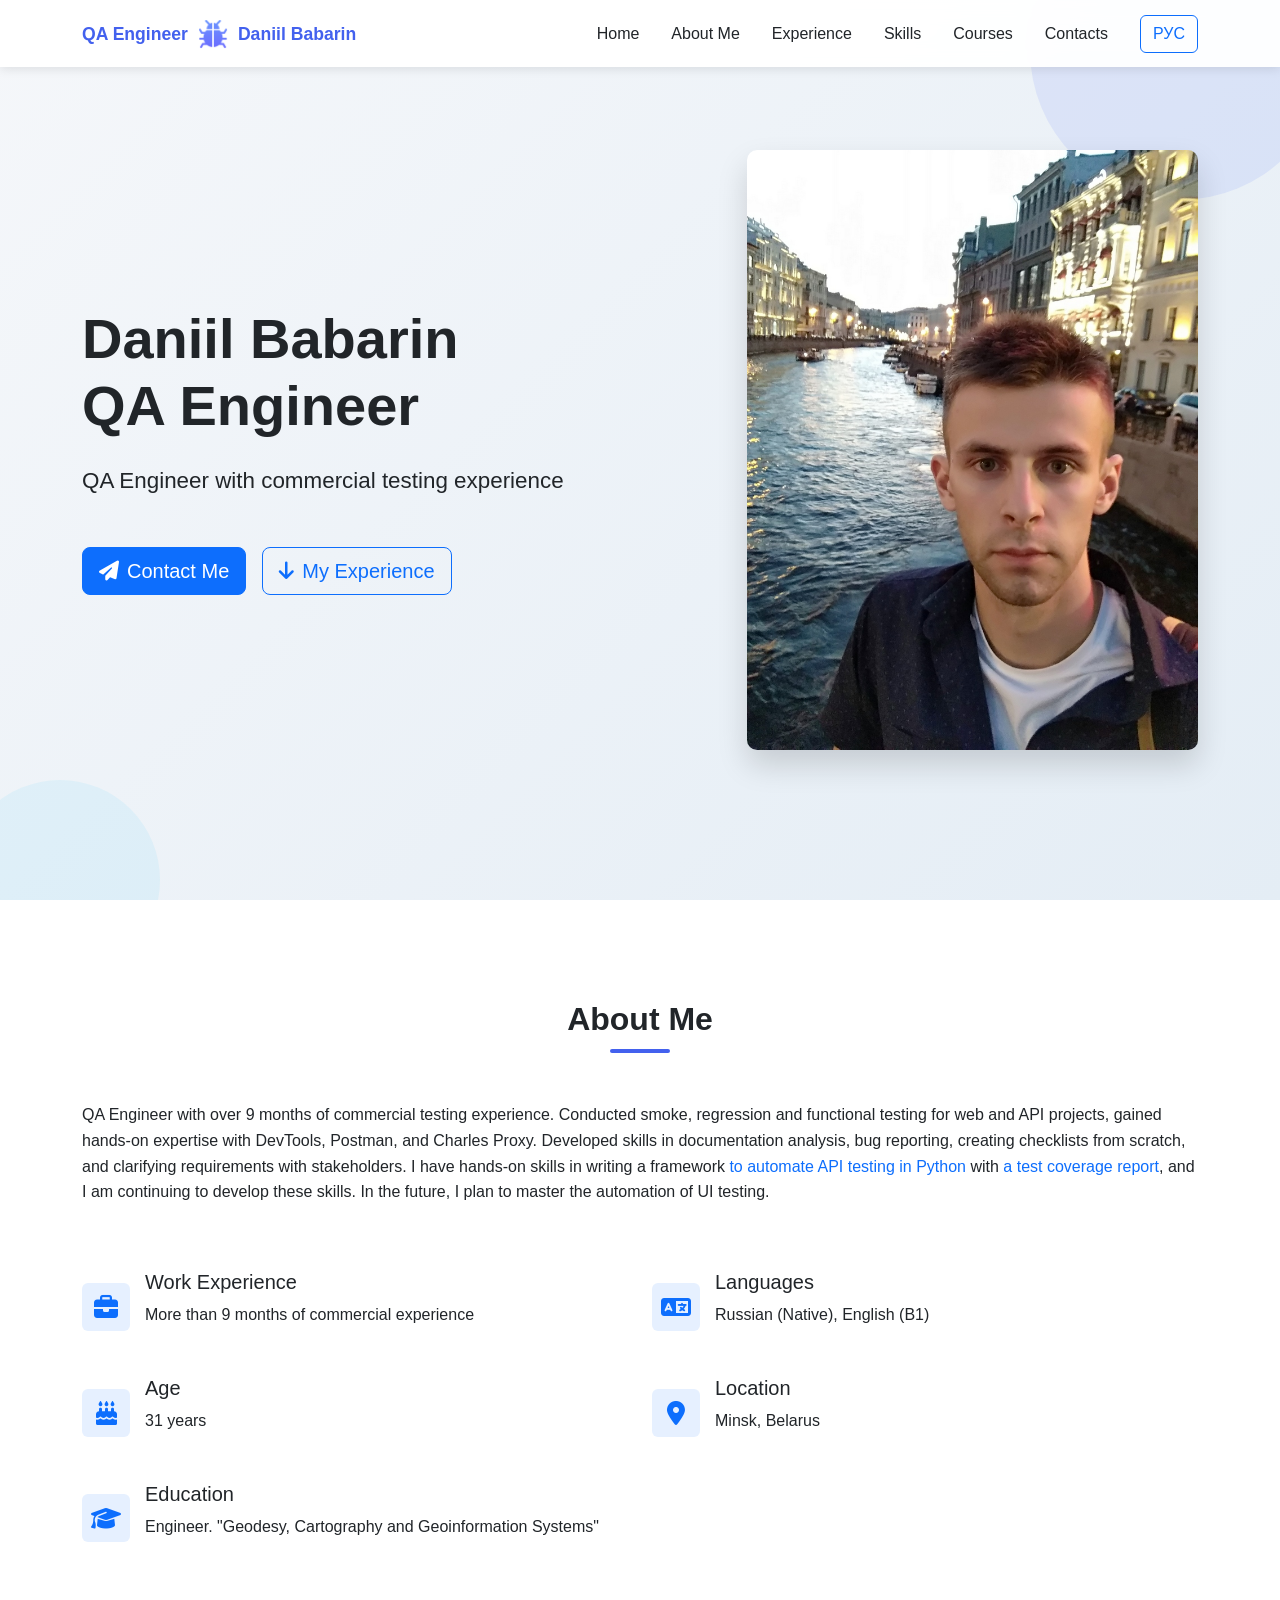
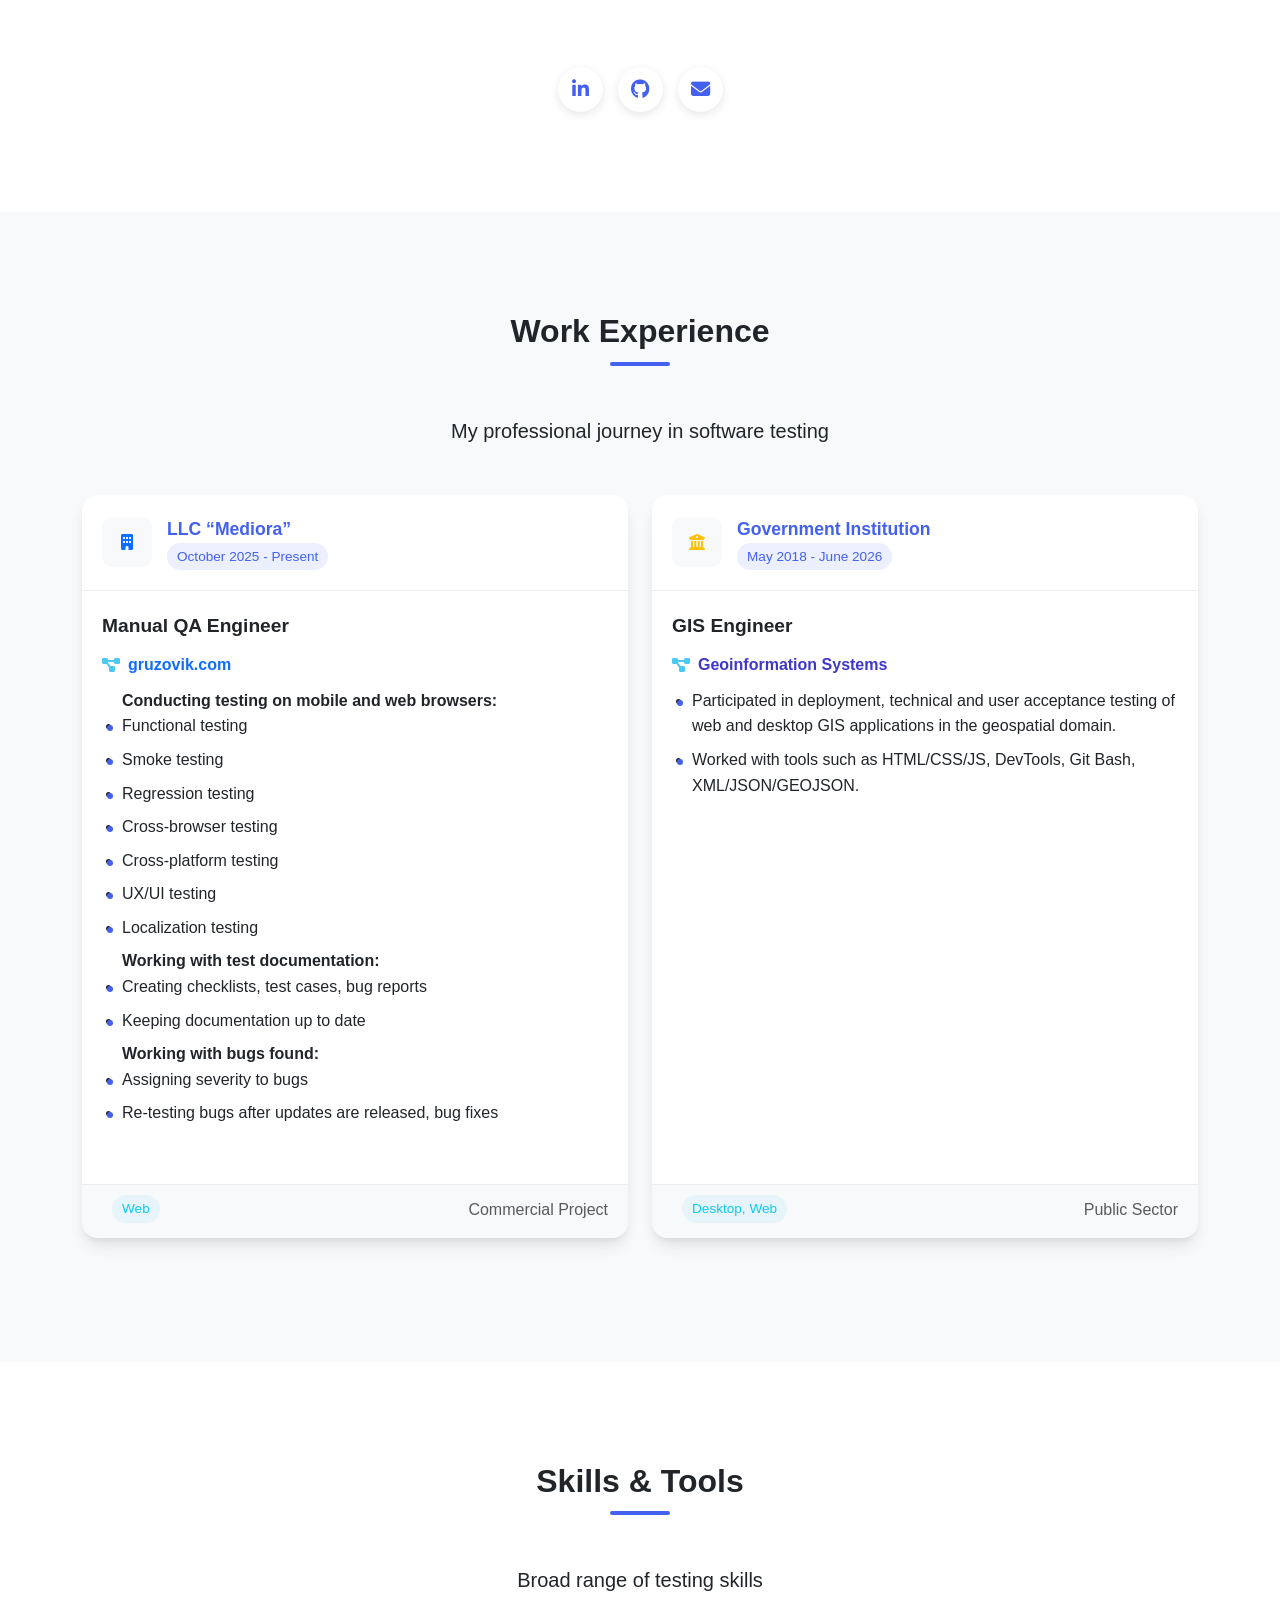
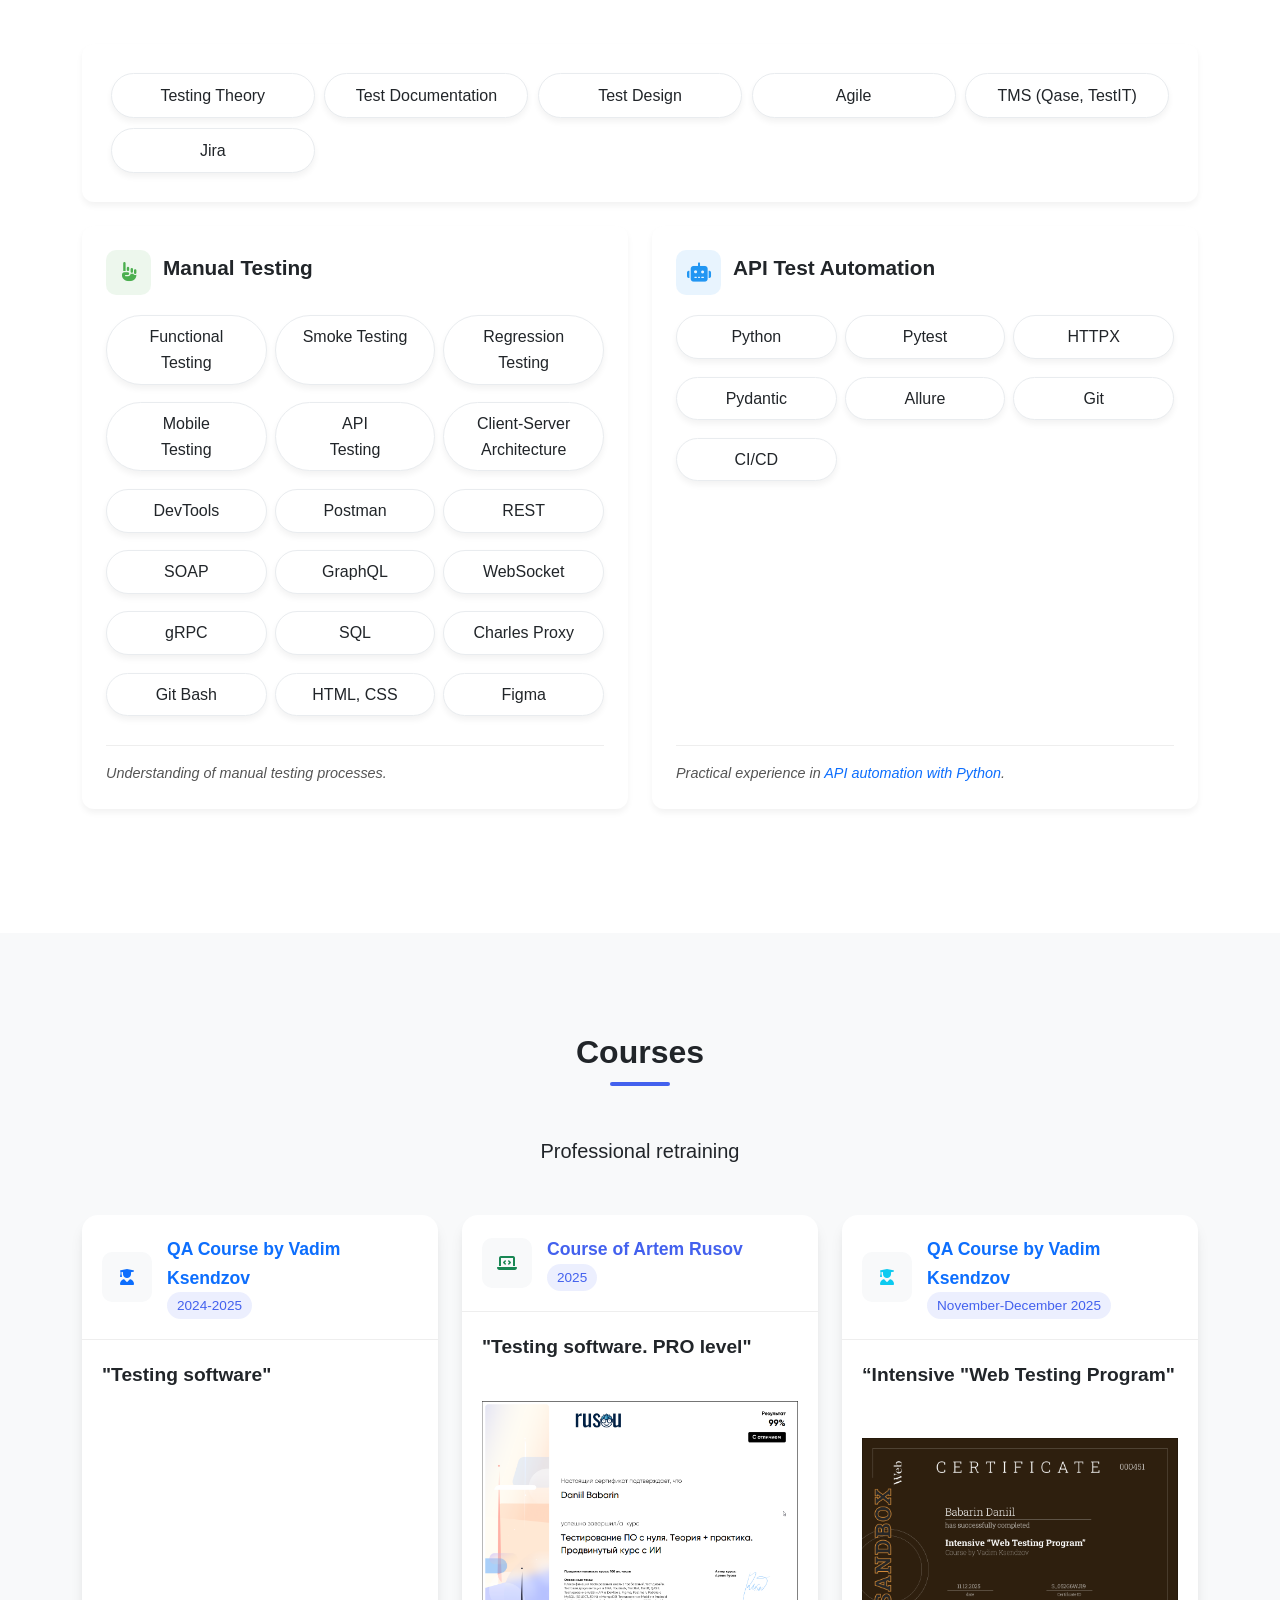
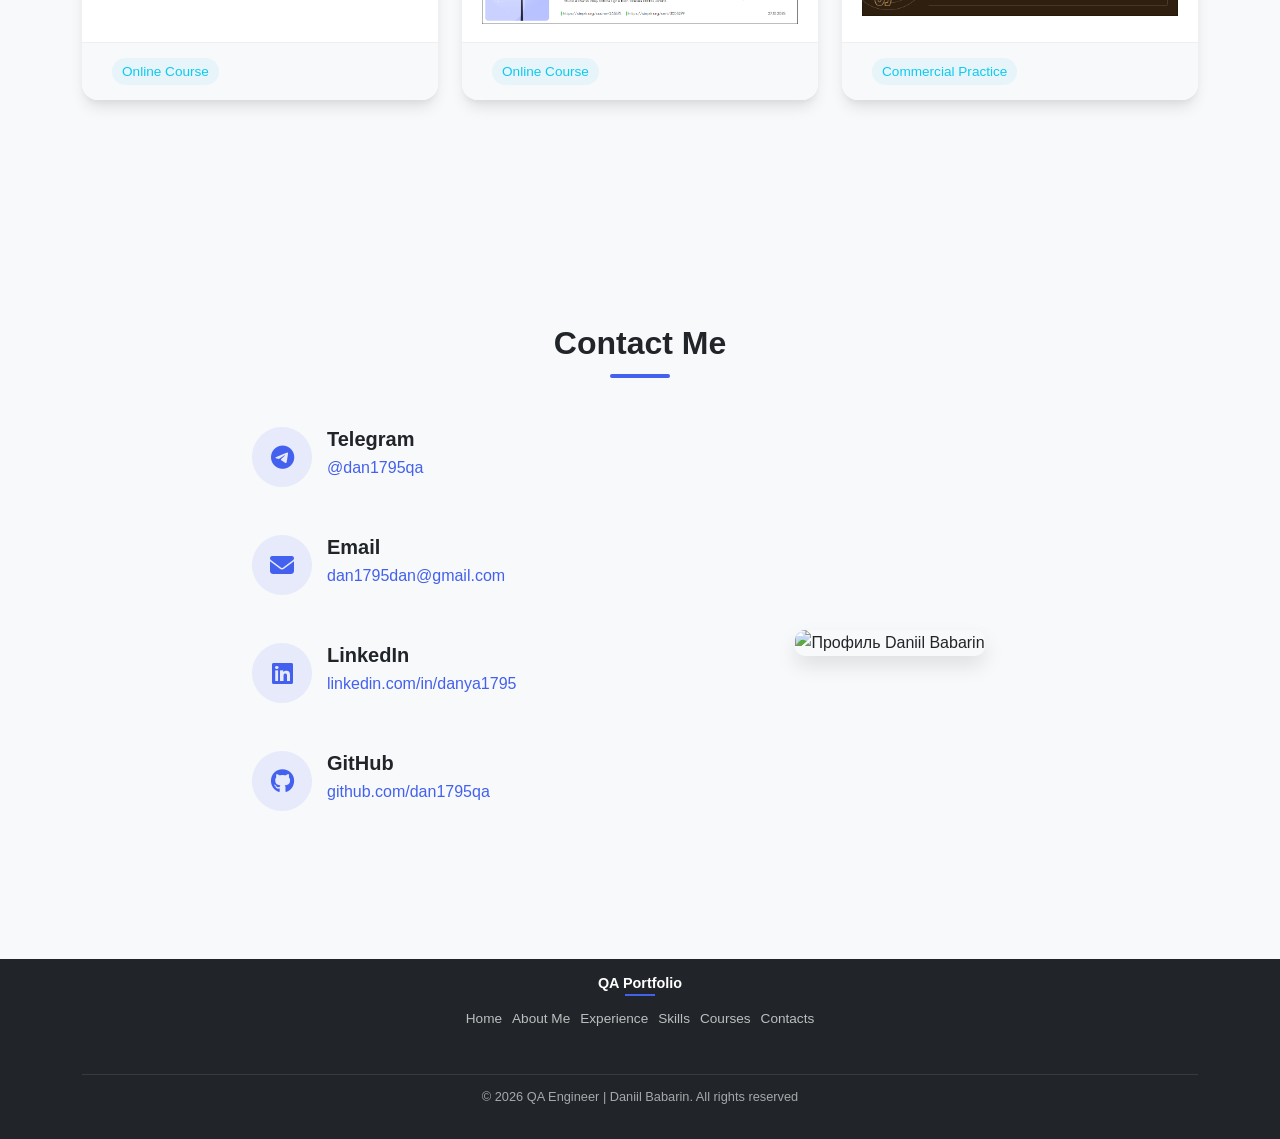
==== commit fafdbff4: "Update index.html" ====
--- a/index.html
+++ b/index.html
@@ -152,7 +152,7 @@
                 </ul>
               </div>
             </div>
-            <div class="job-card-footer"><span class="job-type">Web Testing</span><span class="text-muted">Commercial Project</span></div>
+            <div class="job-card-footer"><span class="job-type">Web</span><span class="text-muted">Commercial Project</span></div>
           </div>
         </div>
         <!-- Naura.com -->
@@ -199,7 +199,7 @@
                 </ul>
               </div>
             </div>
-            <div class="job-card-footer"><span class="job-type">Desktop, Web Testing</span><span class="text-muted">Public Sector</span></div>
+            <div class="job-card-footer"><span class="job-type">Desktop, Web</span><span class="text-muted">Public Sector</span></div>
           </div>
         </div>
       </div>
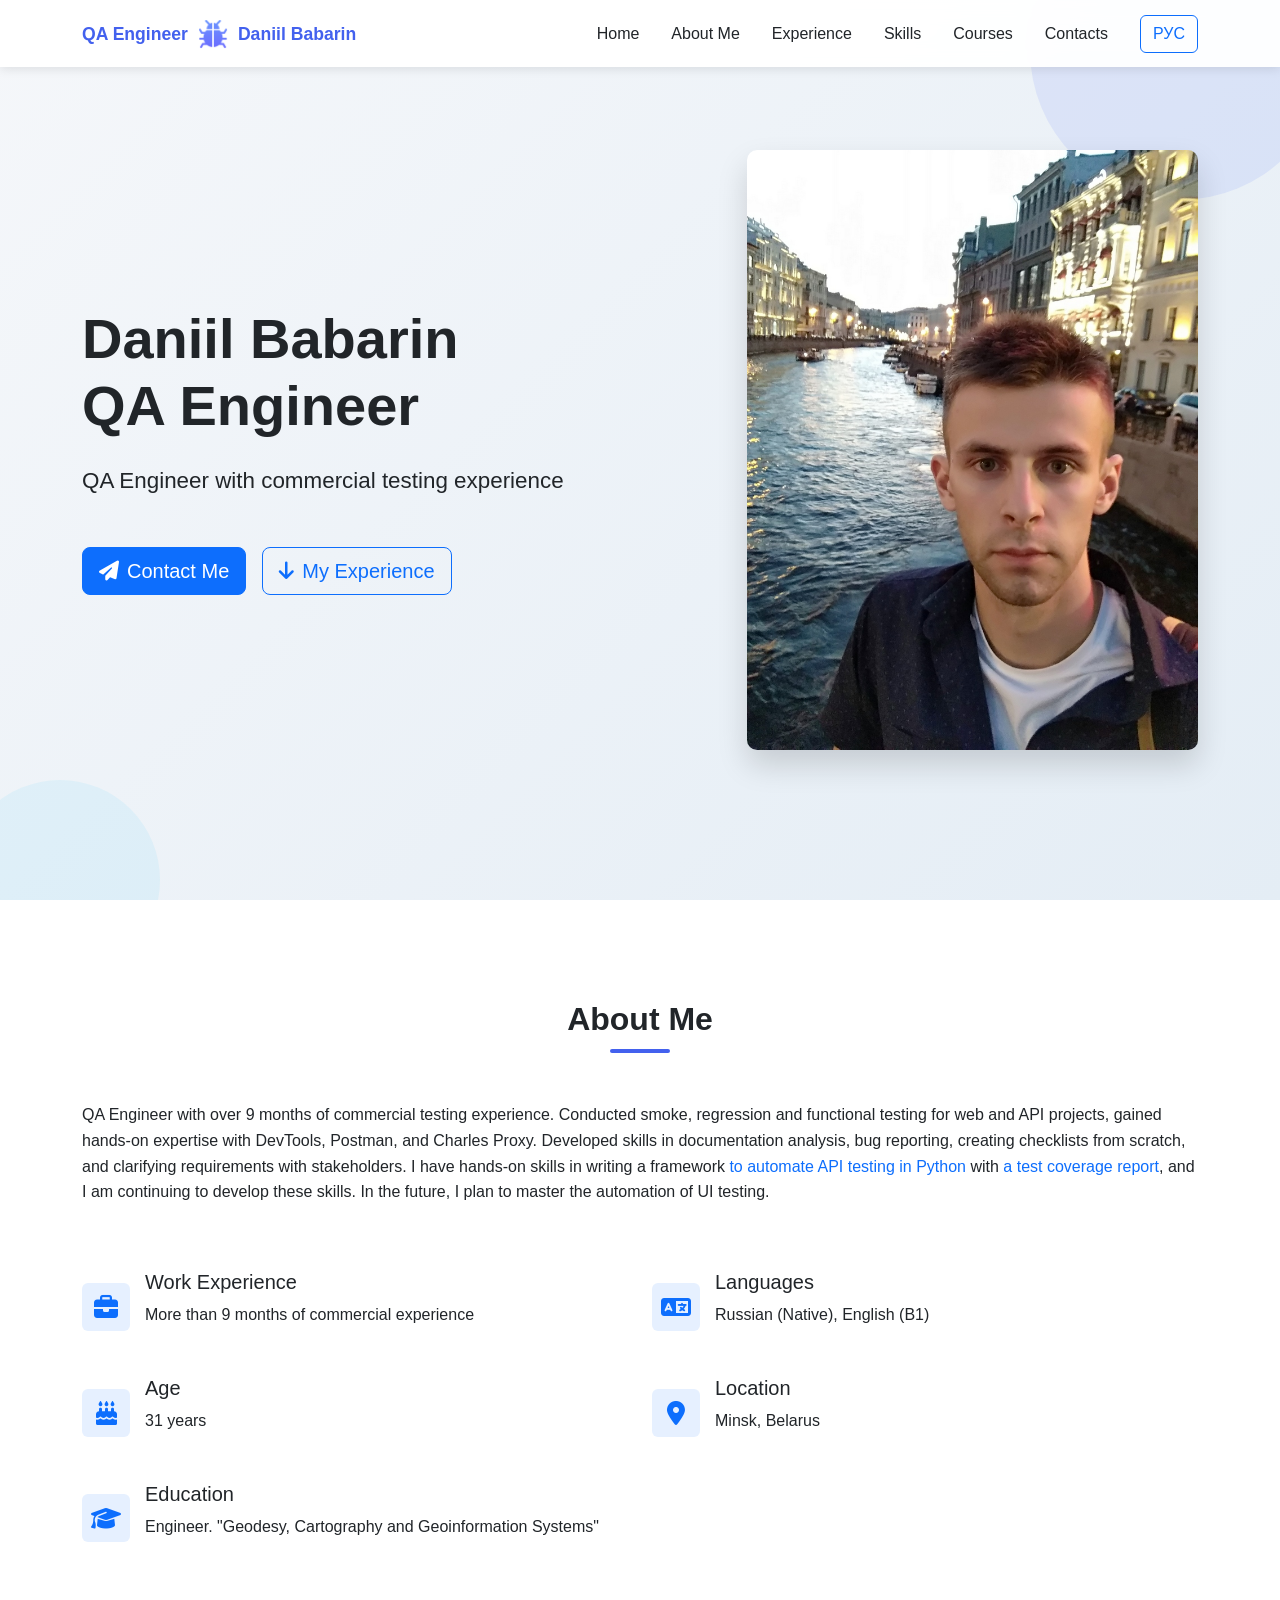
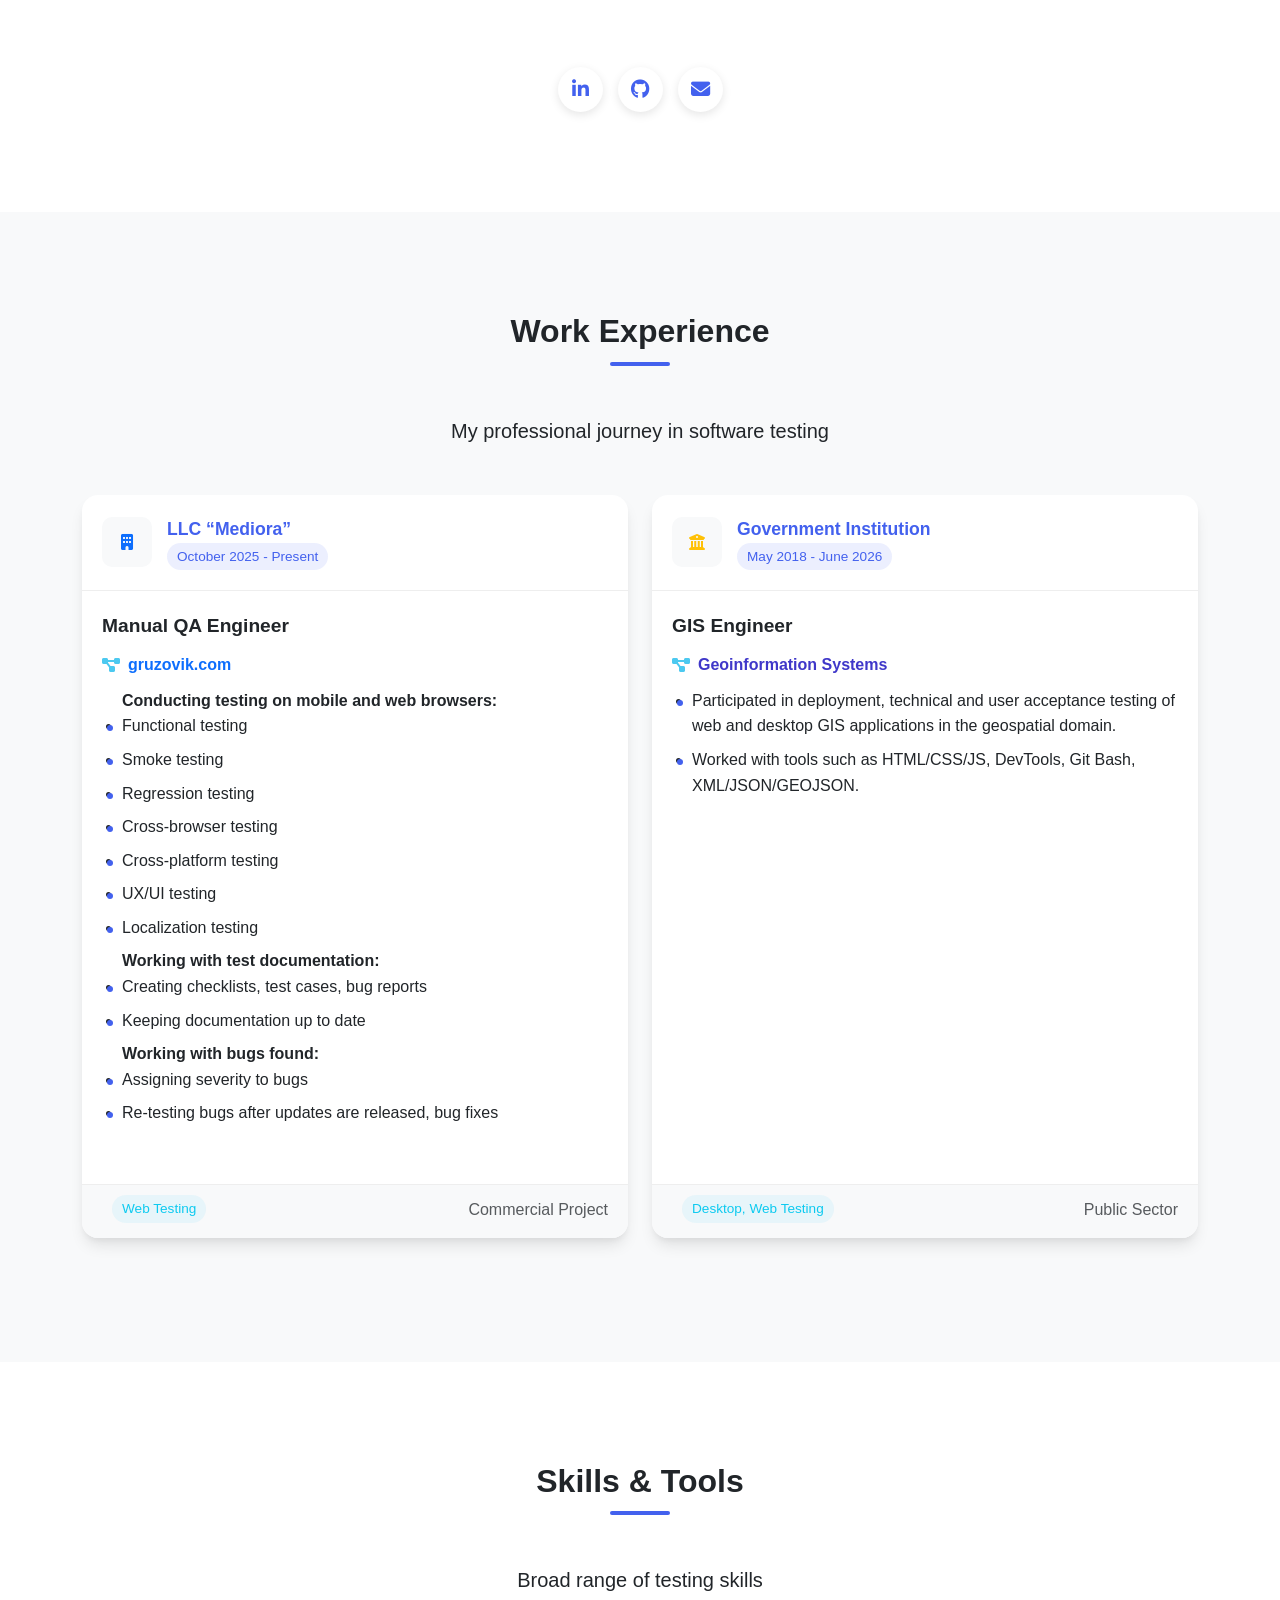
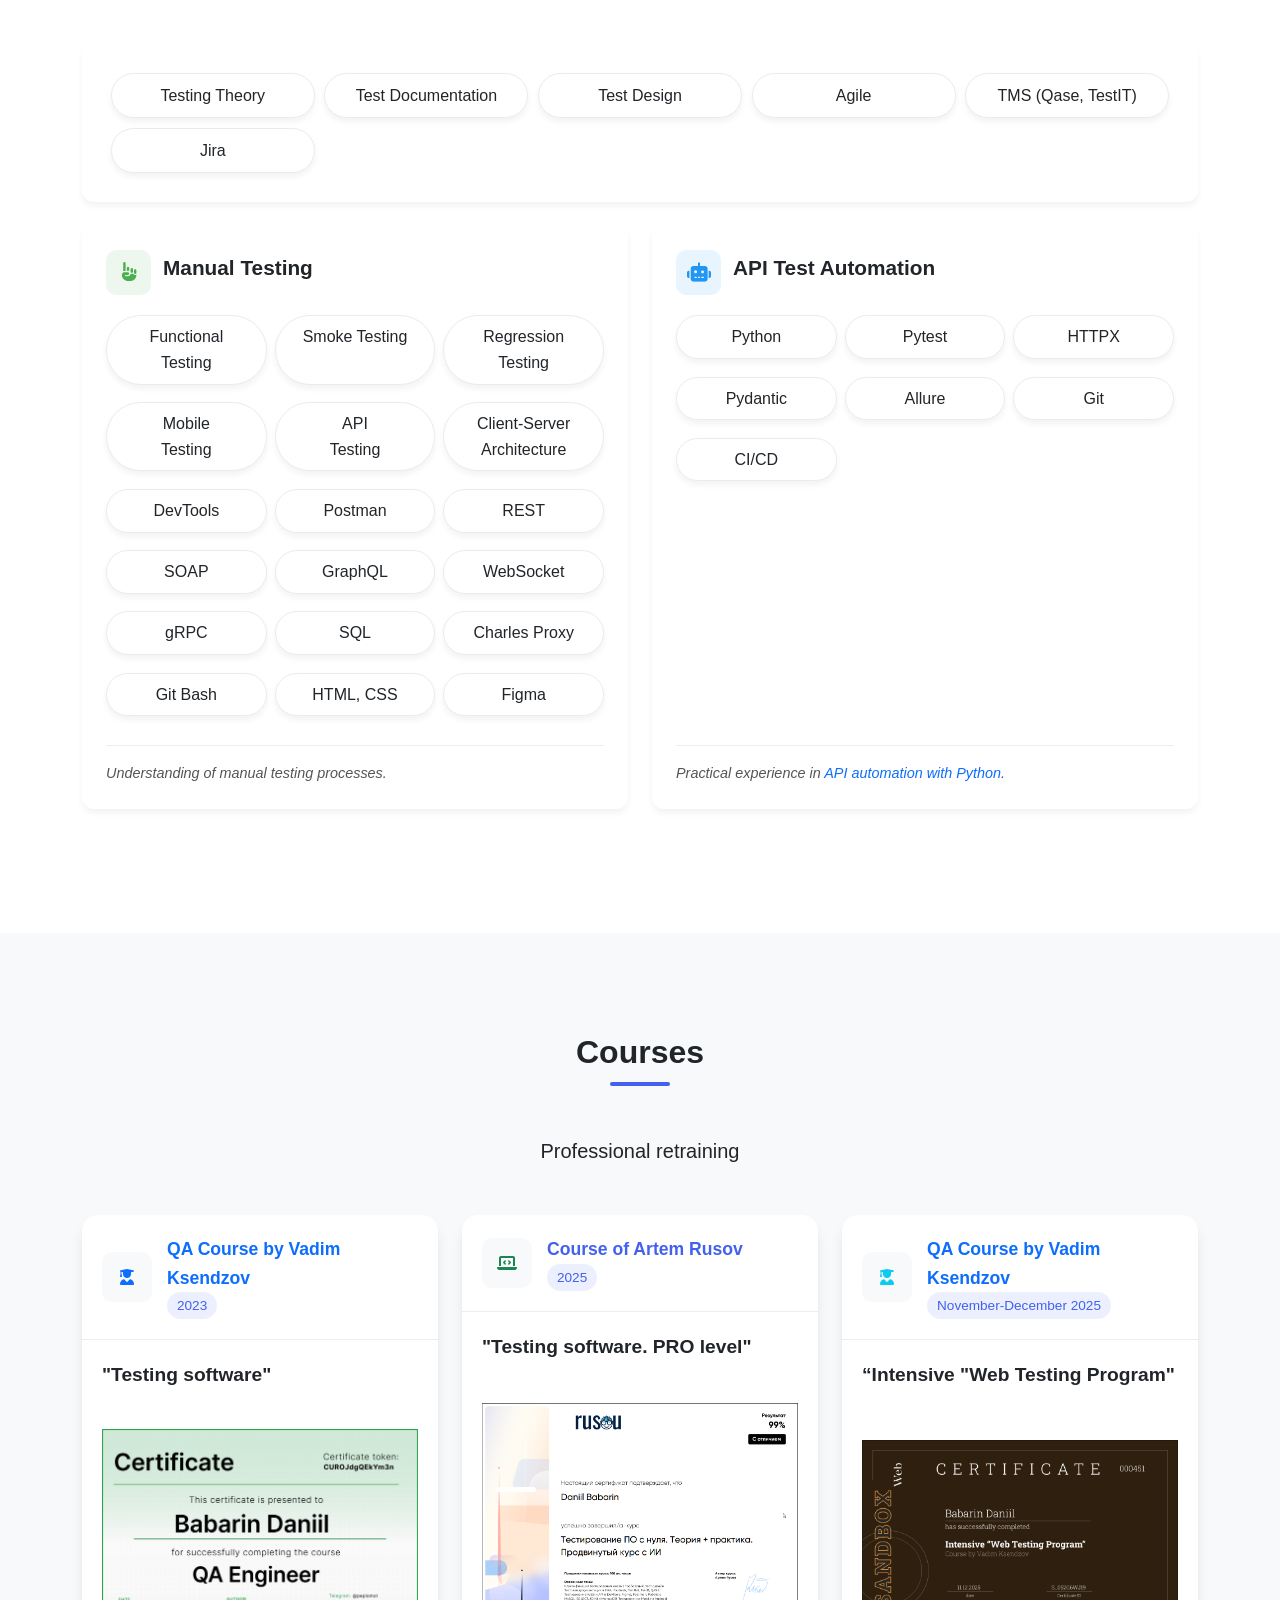
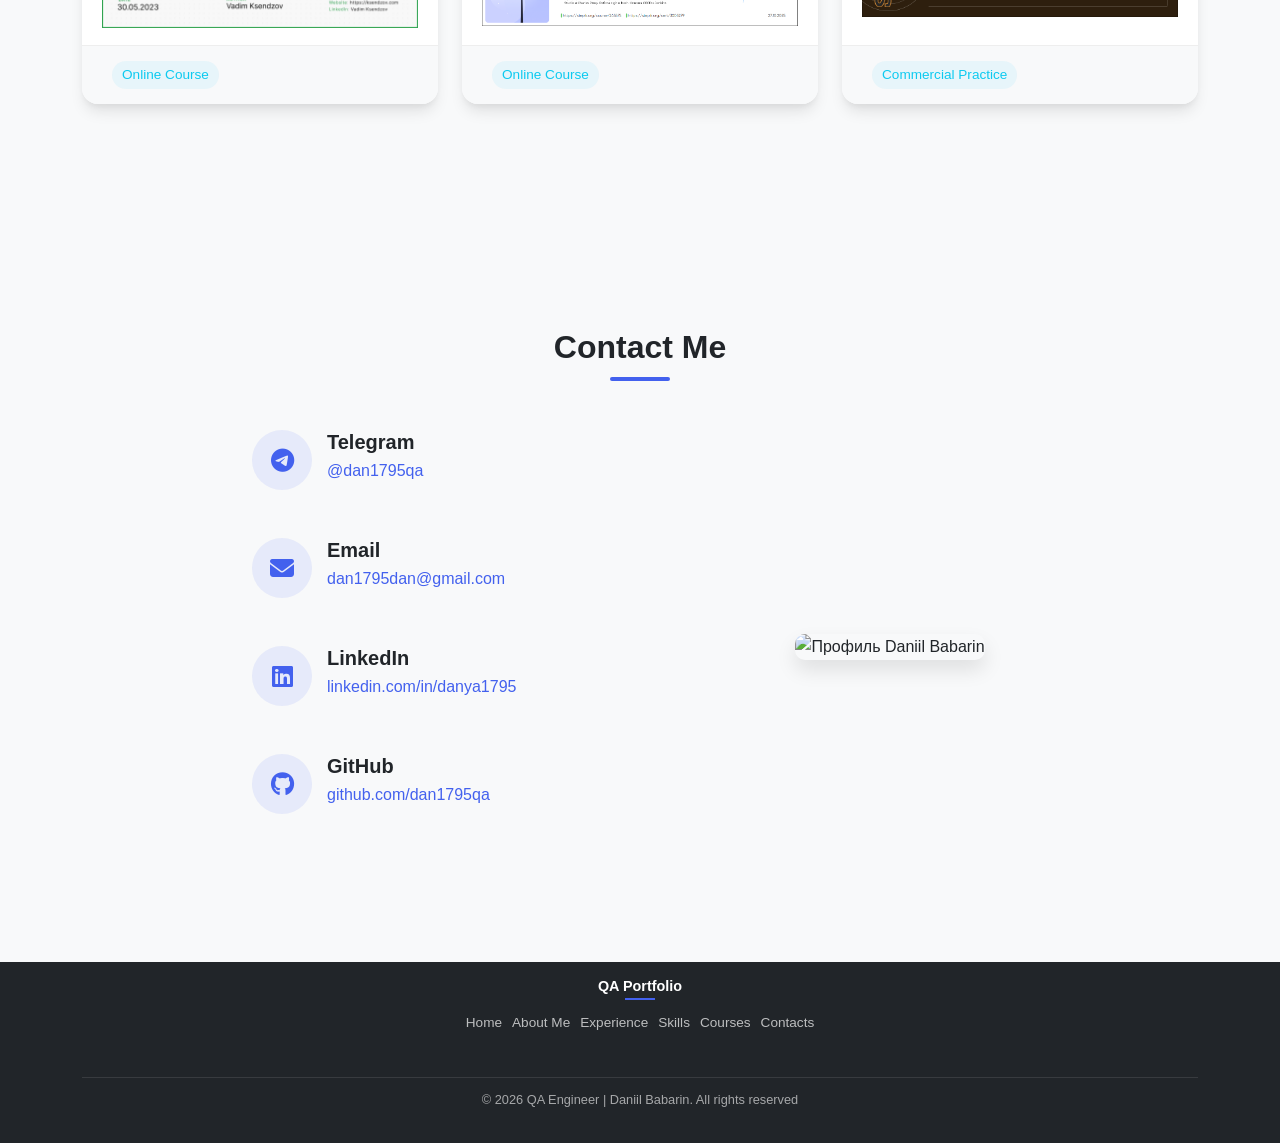
==== commit 5daf1cdf: "Changed informaton" ====
--- a/index.html
+++ b/index.html
@@ -152,7 +152,7 @@
                 </ul>
               </div>
             </div>
-            <div class="job-card-footer"><span class="job-type">Web</span><span class="text-muted">Commercial Project</span></div>
+            <div class="job-card-footer"><span class="job-type">Web Testing</span><span class="text-muted">Commercial Project</span></div>
           </div>
         </div>
         <!-- Naura.com -->
@@ -199,7 +199,7 @@
                 </ul>
               </div>
             </div>
-            <div class="job-card-footer"><span class="job-type">Desktop, Web</span><span class="text-muted">Public Sector</span></div>
+            <div class="job-card-footer"><span class="job-type">Desktop, Web Testing</span><span class="text-muted">Public Sector</span></div>
           </div>
         </div>
       </div>
@@ -283,8 +283,8 @@
       <div class="row">
         <div class="col-md-6 col-lg-4 mb-4">
           <div class="course-card">
-            <div class="course-card-header"><div class="company-logo"><i class="fas fa-user-graduate text-primary"></i></div><div><div class="company-name"><a href="https://www.linkedin.com/company/qa-course-by-vadim-ksendzov/">QA Course by Vadim Ksendzov</a></div><div class="course-date">2024-2025</div></div></div>
-            <div class="course-card-body"><div class="course-title">"Testing software"</div></div>
+            <div class="course-card-header"><div class="company-logo"><i class="fas fa-user-graduate text-primary"></i></div><div><div class="company-name"><a href="https://www.linkedin.com/company/qa-course-by-vadim-ksendzov/">QA Course by Vadim Ksendzov</a></div><div class="course-date">2023</div></div></div>
+            <div class="course-card-body"><div class="course-title">"Testing software"</div><img src="./images/cert Ksendzov.jpg" alt=""></div>
             <div class="course-card-footer"><span class="course-type">Online Course</span></div>
           </div>
         </div>
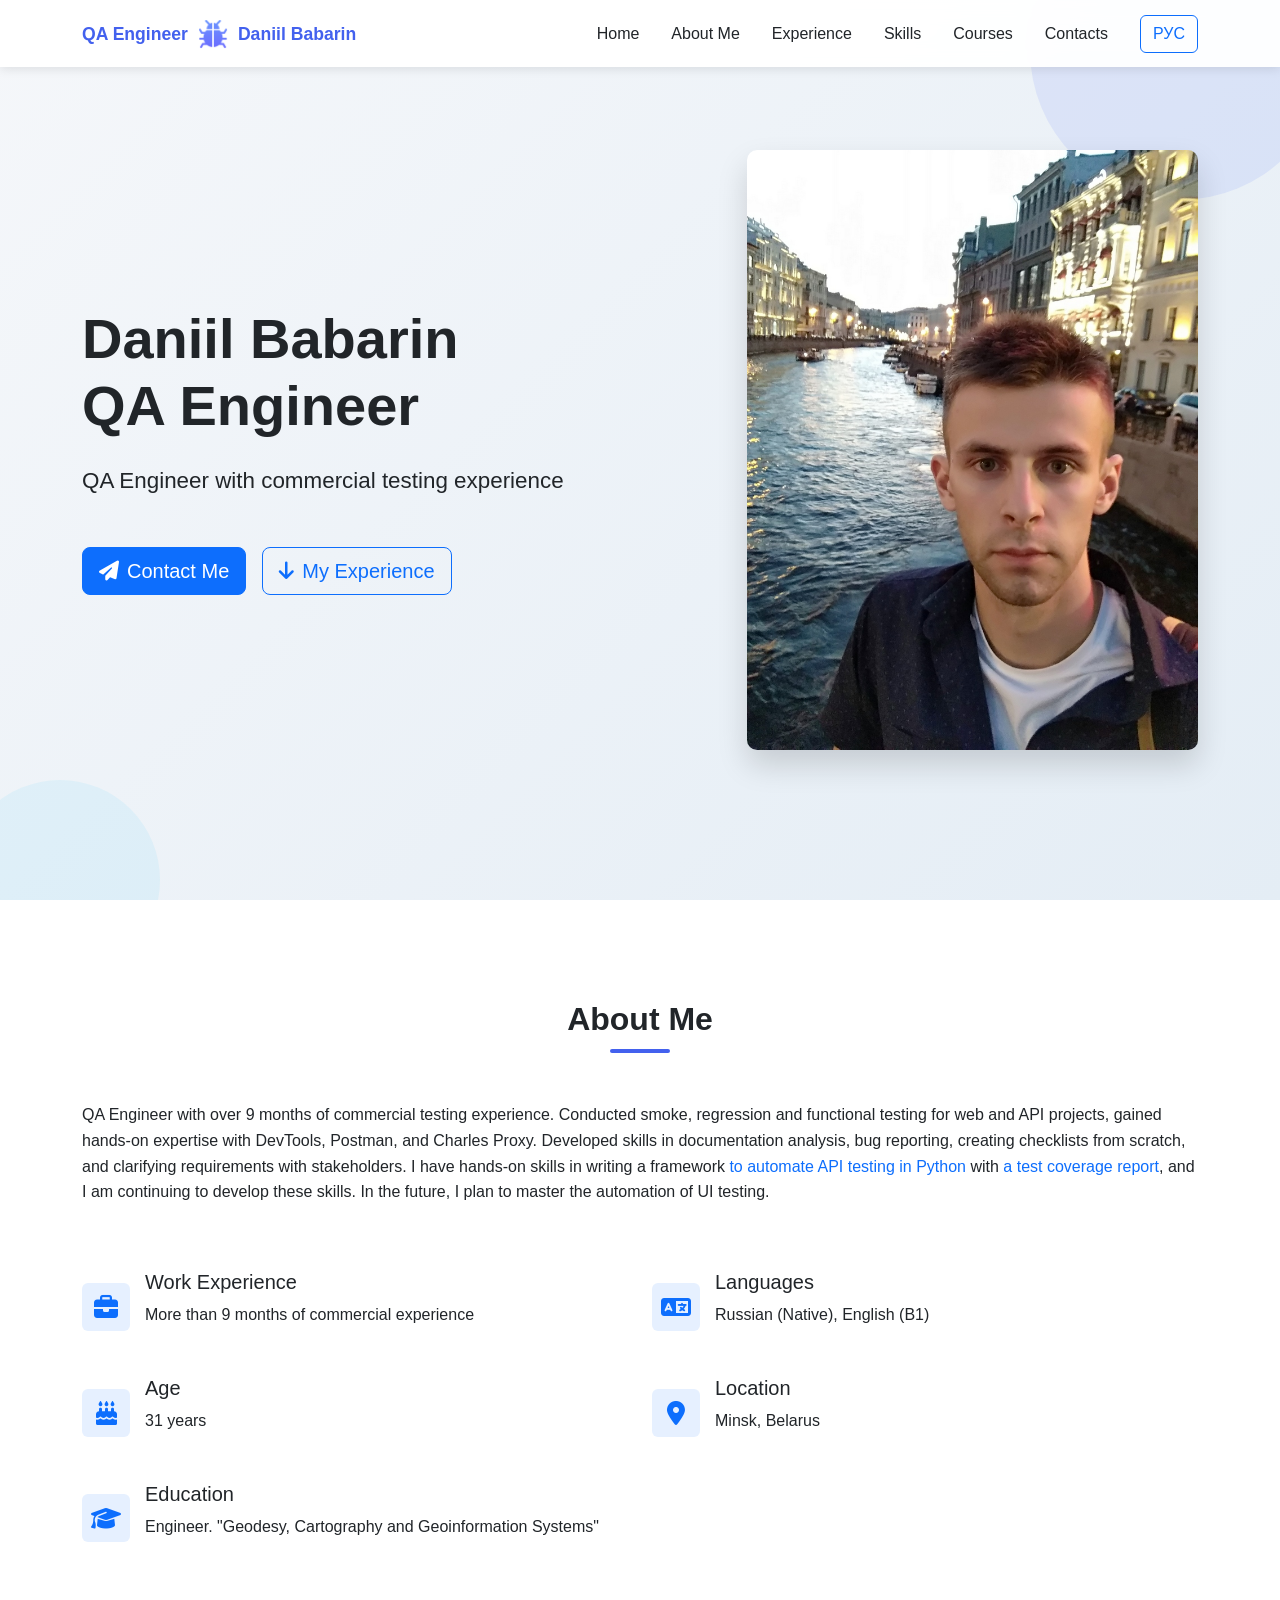
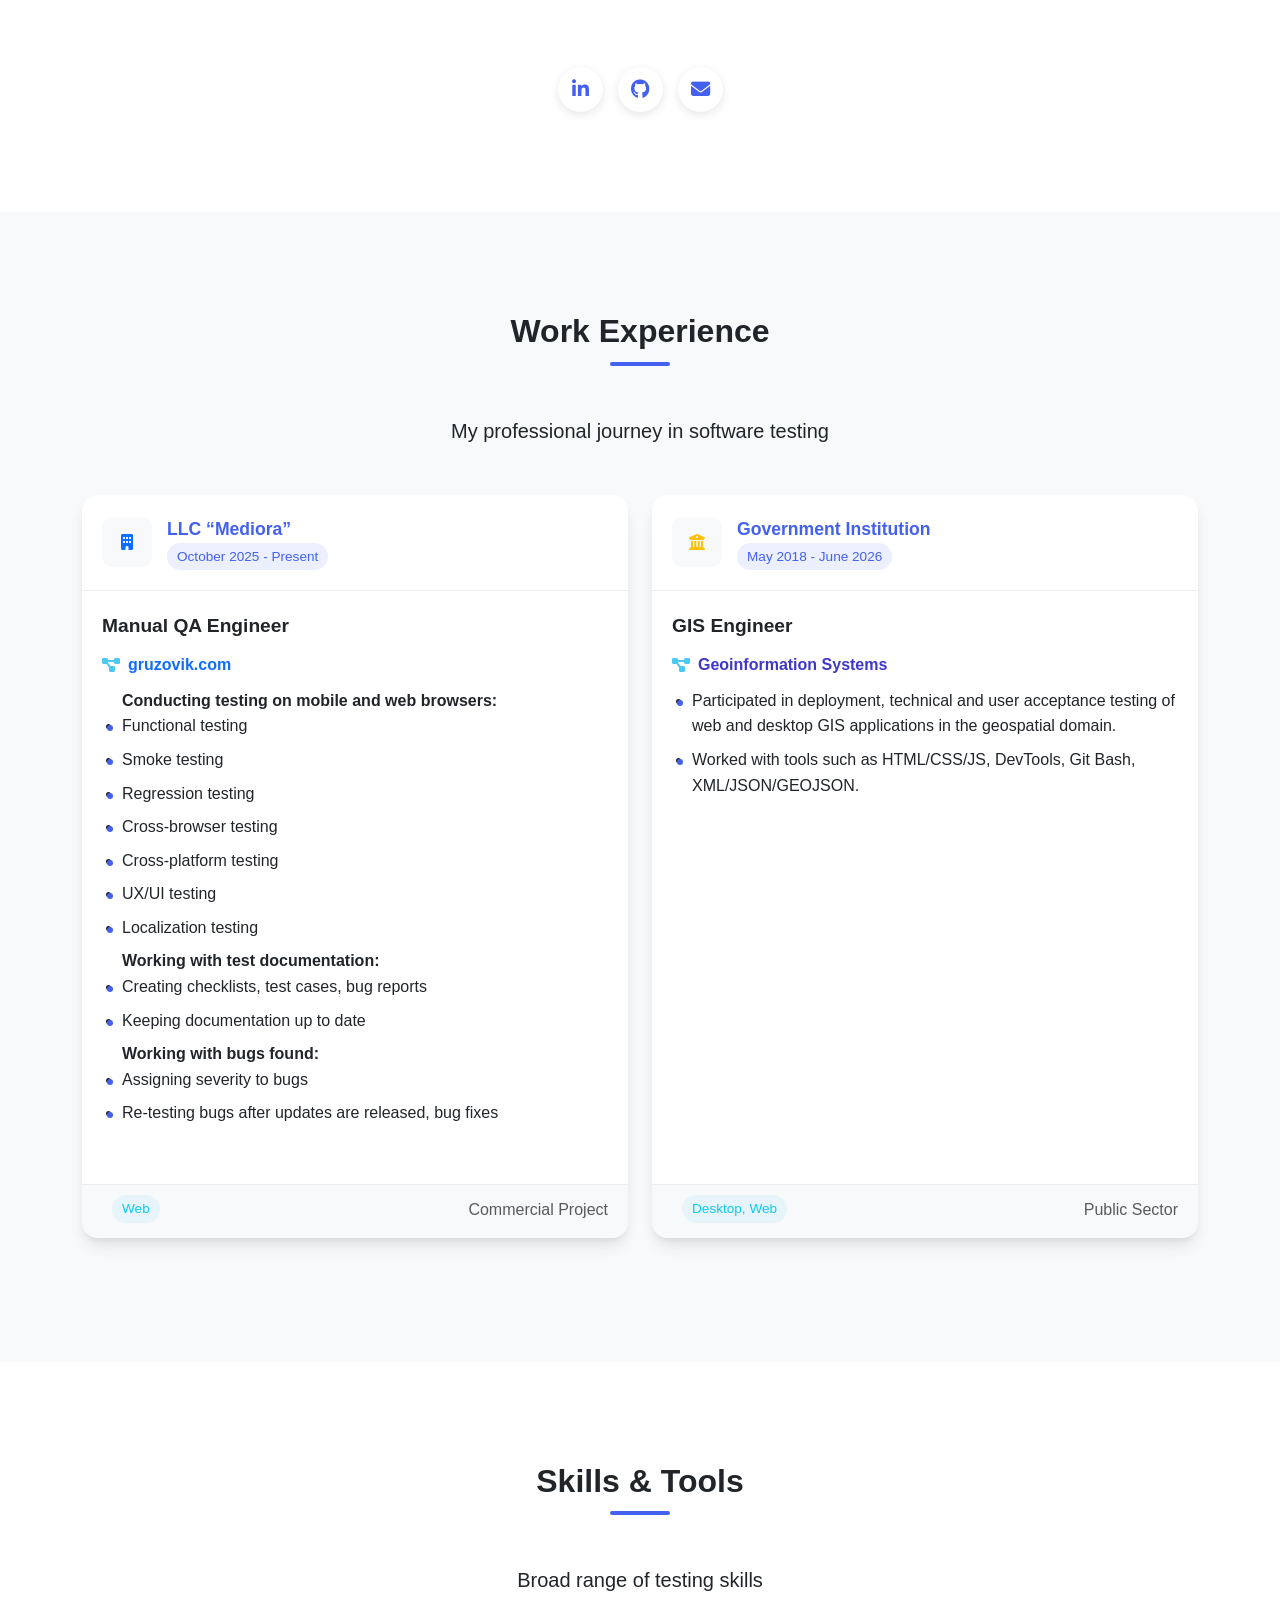
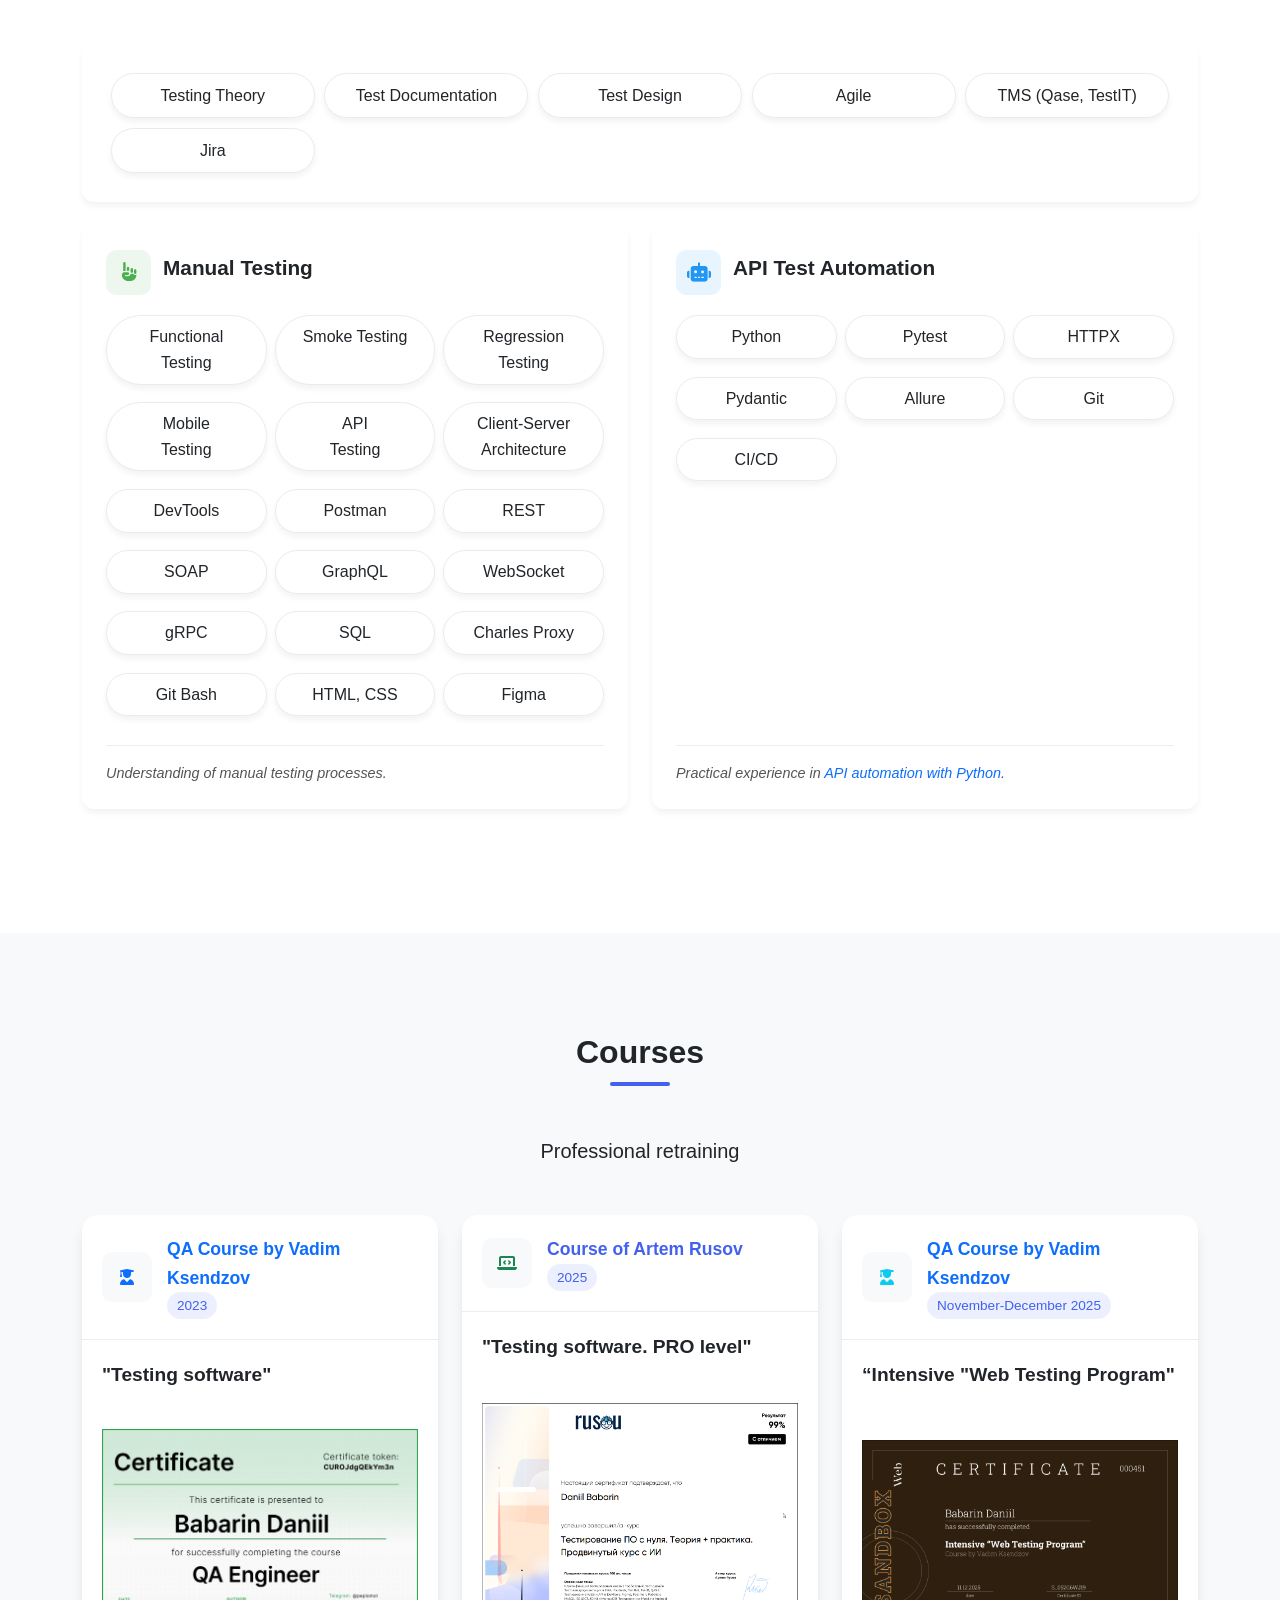
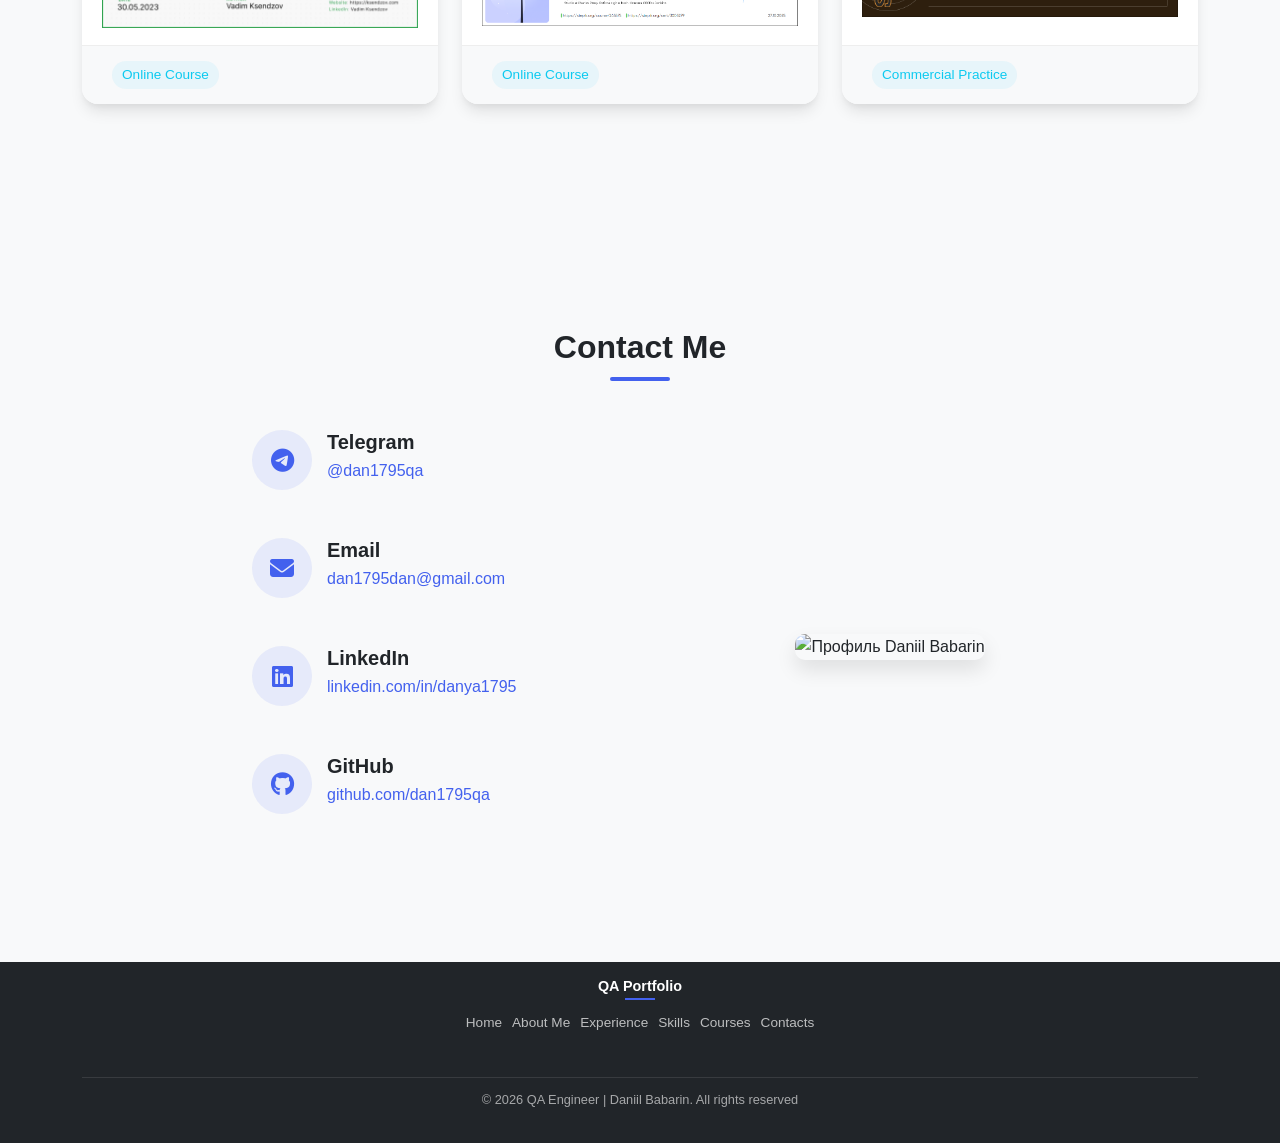
==== commit a4f0dc5e: "Merge branch 'main' of https://github.com/dan1795qa/dan1795qa.github.io" ====
--- a/index.html
+++ b/index.html
@@ -152,7 +152,7 @@
                 </ul>
               </div>
             </div>
-            <div class="job-card-footer"><span class="job-type">Web Testing</span><span class="text-muted">Commercial Project</span></div>
+            <div class="job-card-footer"><span class="job-type">Web</span><span class="text-muted">Commercial Project</span></div>
           </div>
         </div>
         <!-- Naura.com -->
@@ -199,7 +199,7 @@
                 </ul>
               </div>
             </div>
-            <div class="job-card-footer"><span class="job-type">Desktop, Web Testing</span><span class="text-muted">Public Sector</span></div>
+            <div class="job-card-footer"><span class="job-type">Desktop, Web</span><span class="text-muted">Public Sector</span></div>
           </div>
         </div>
       </div>
